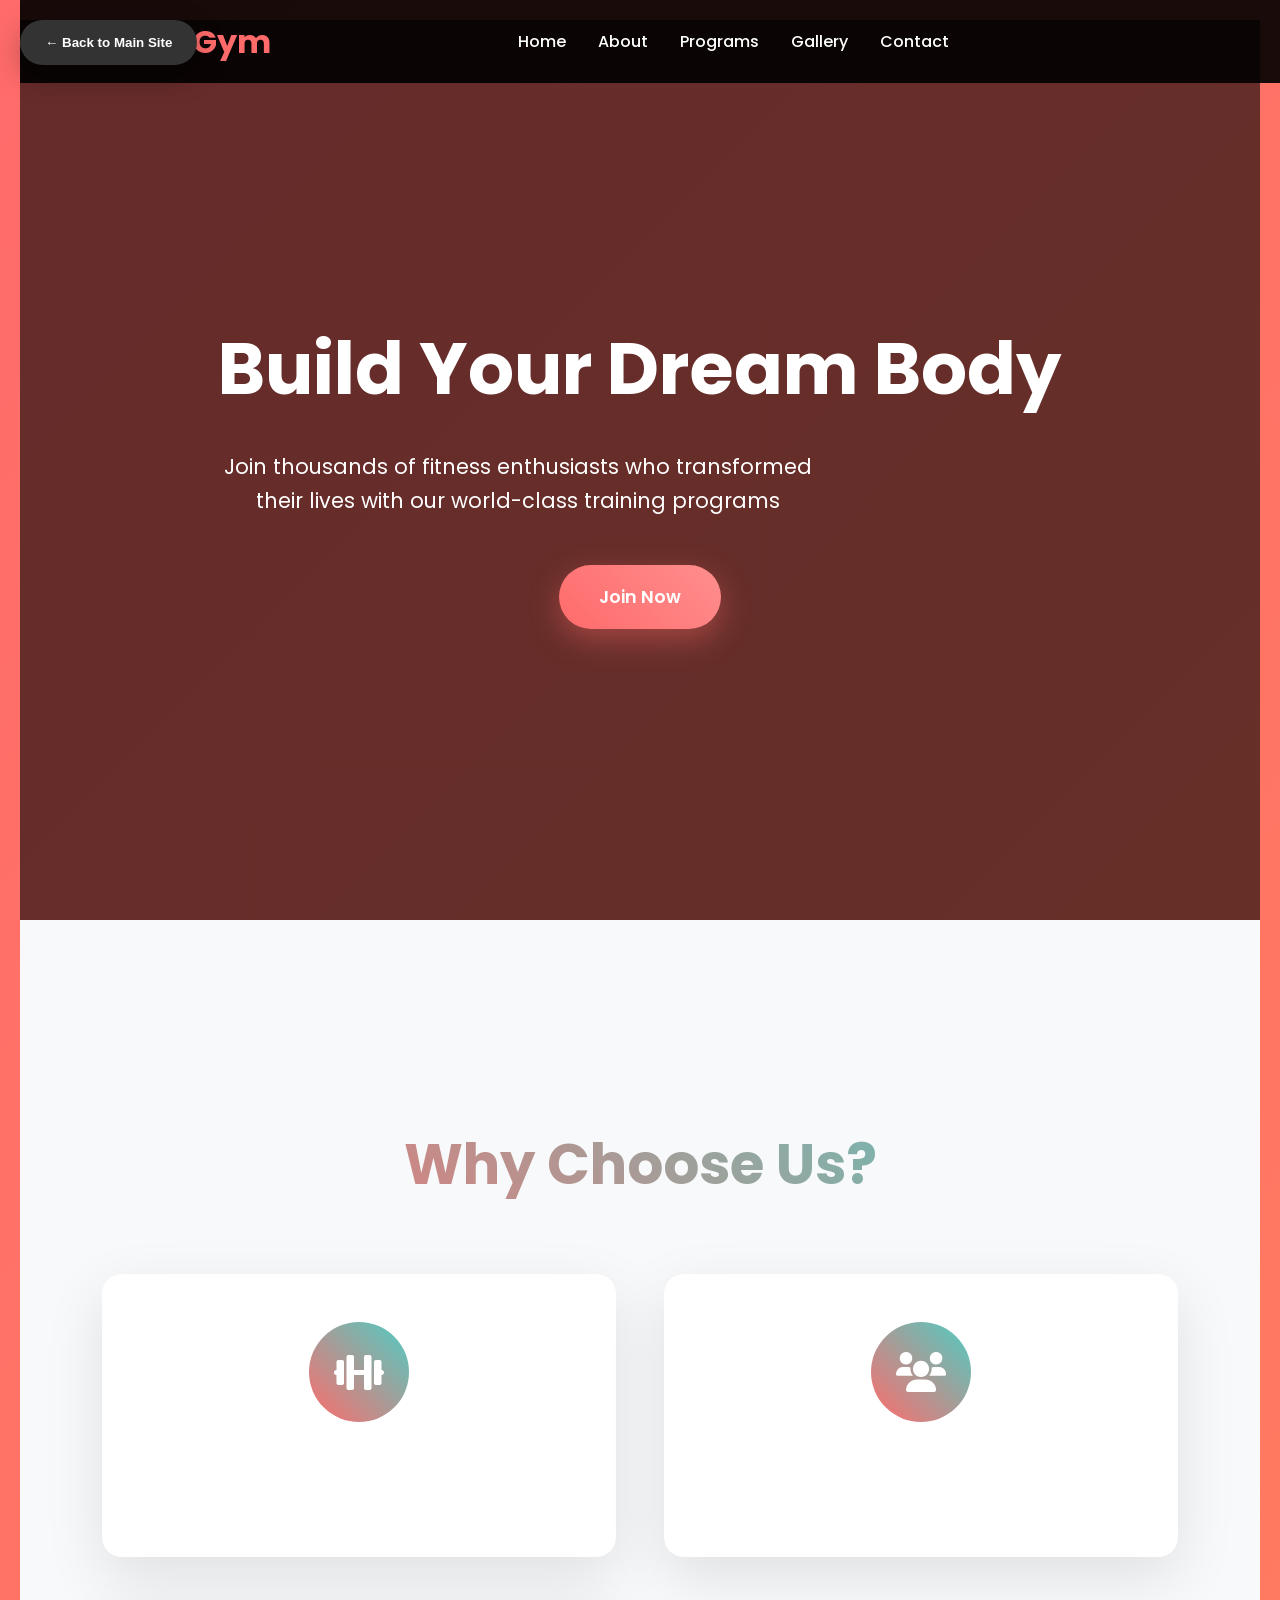
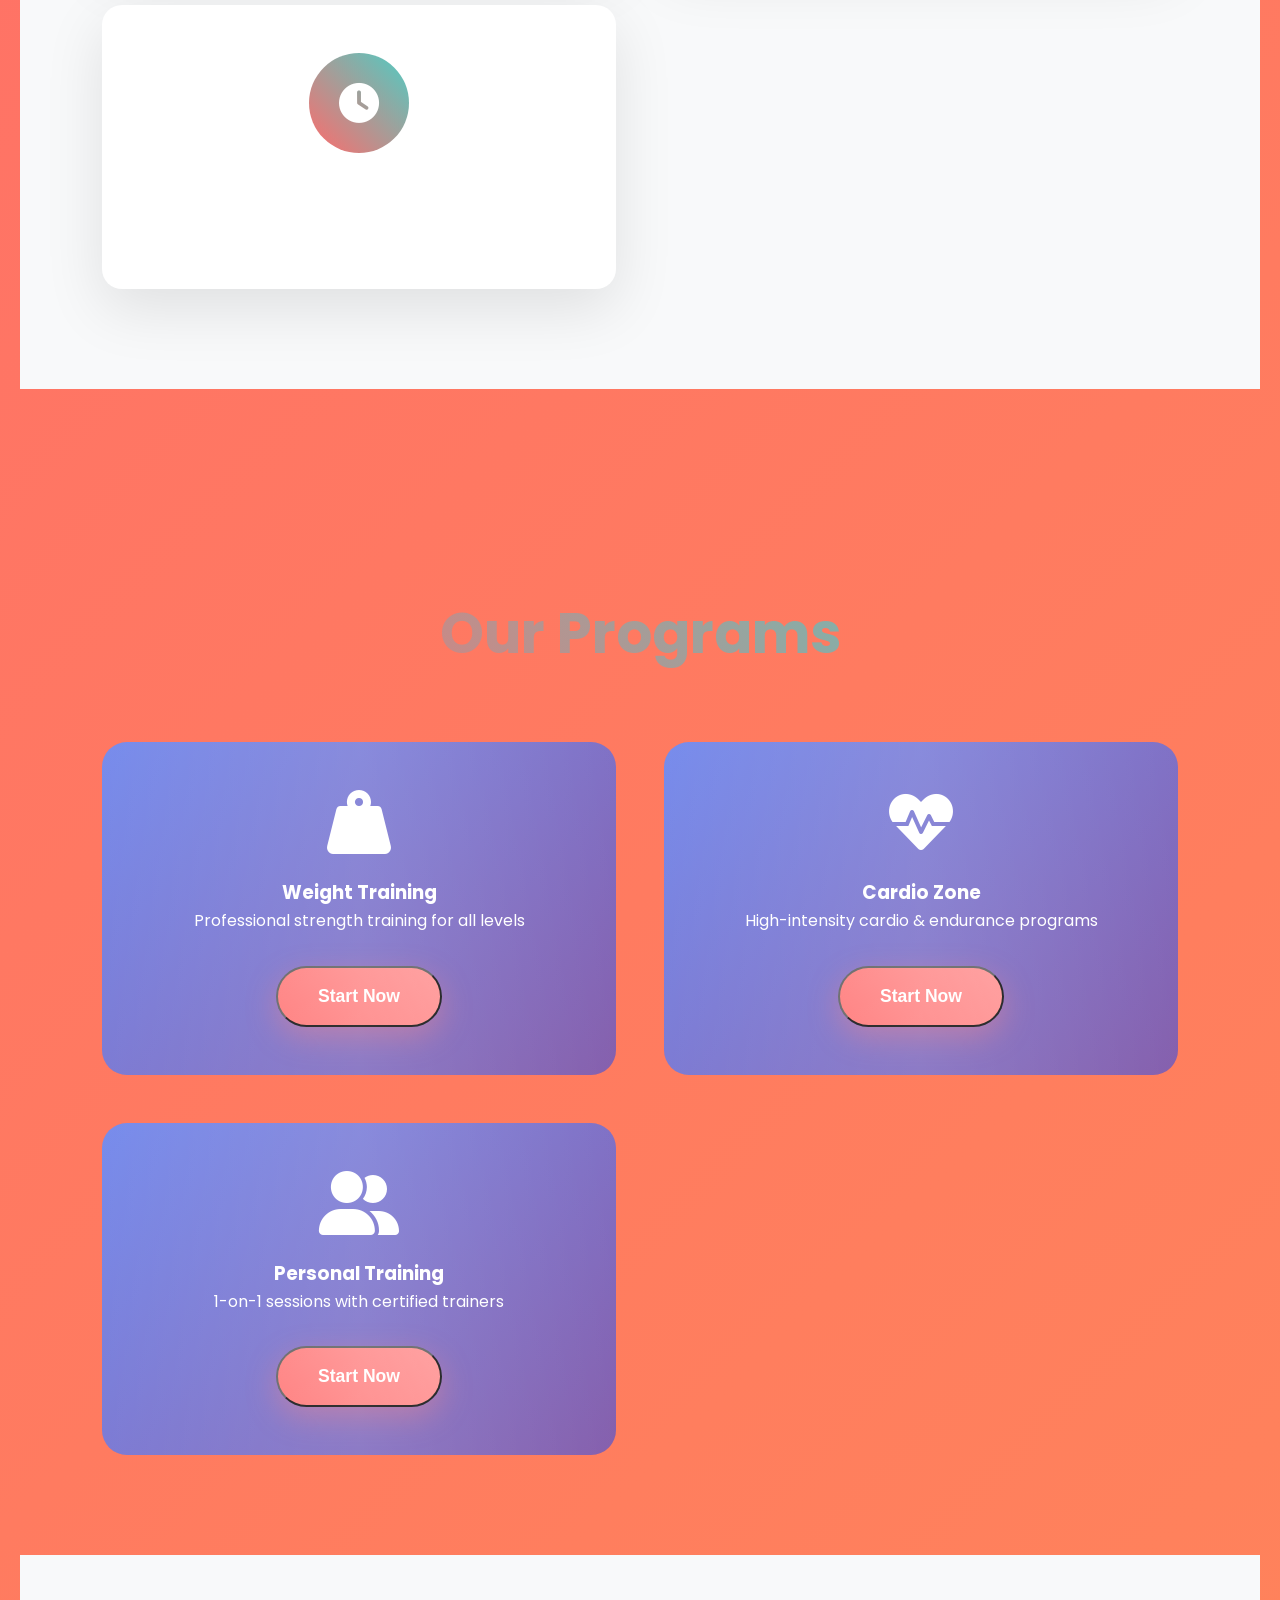
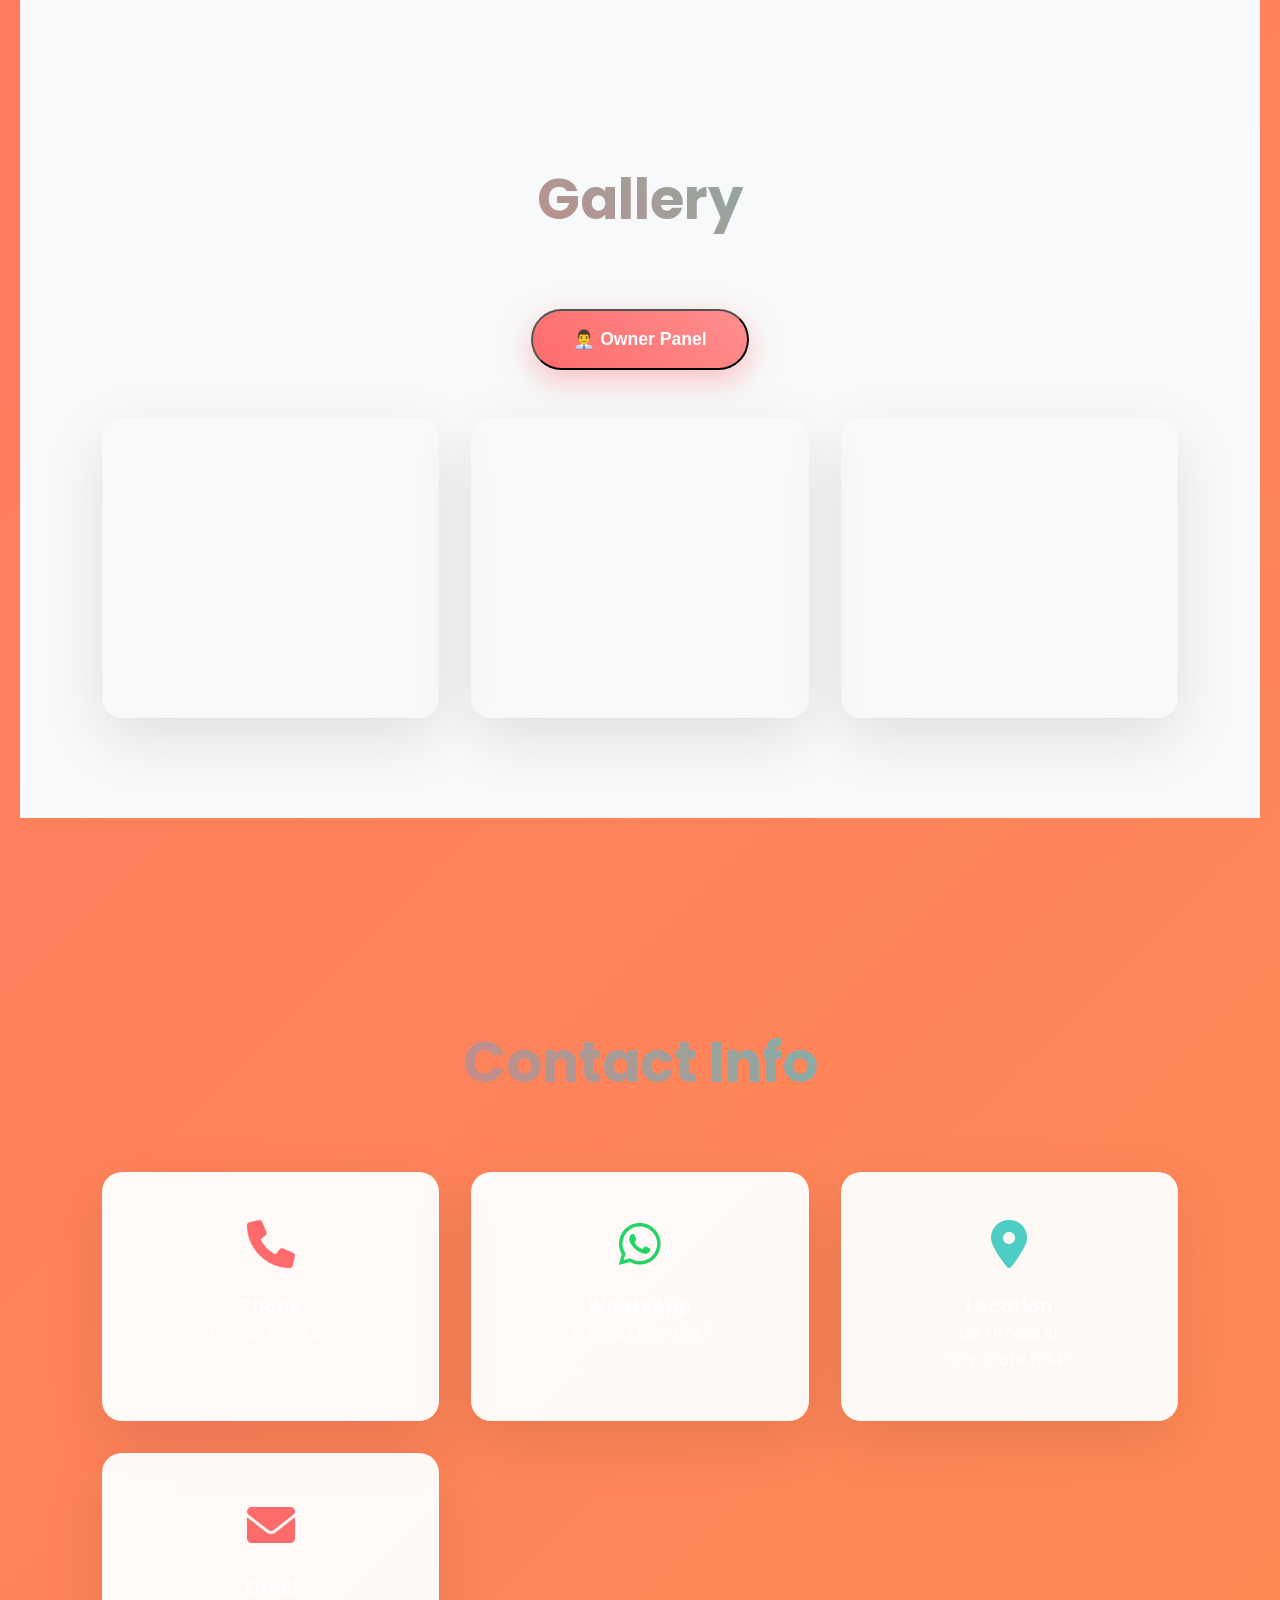
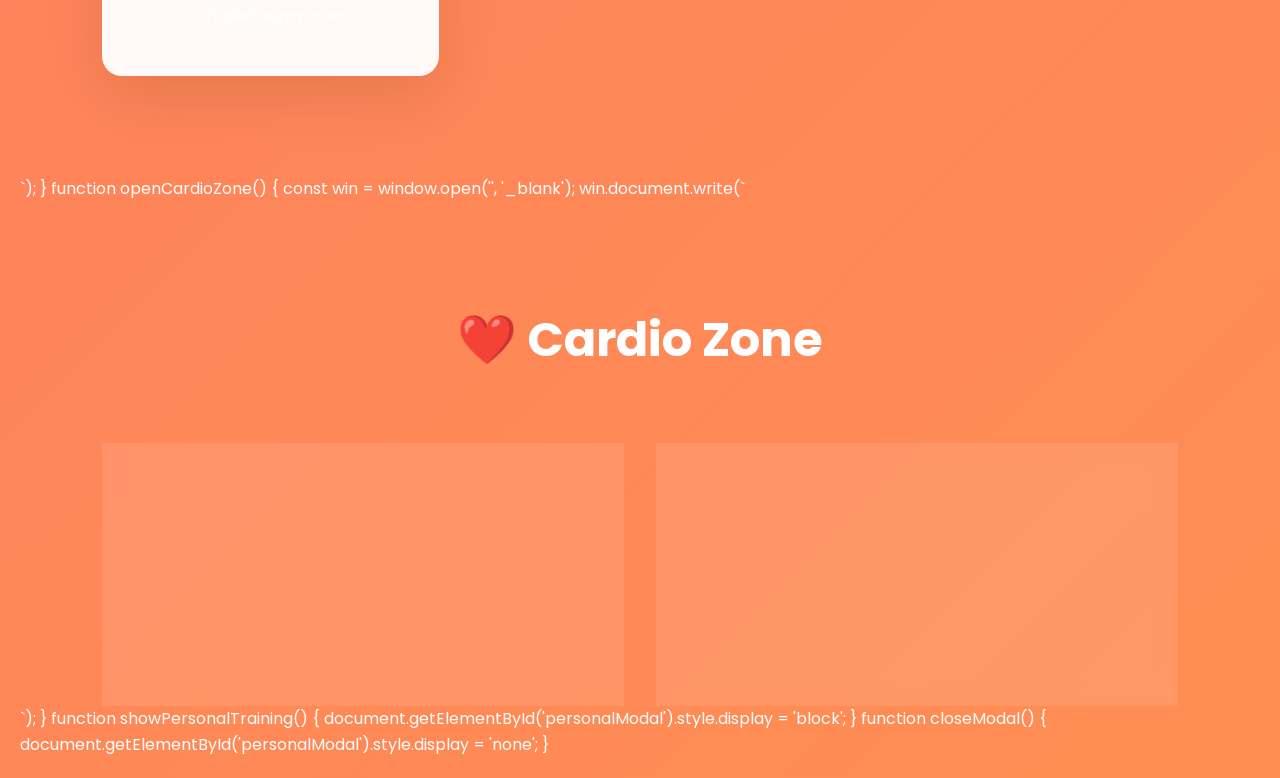
==== index.html @ 88073608 "Update index.html" ====
<!DOCTYPE html>
<html lang="en">
<head>
    <meta charset="UTF-8">
    <meta name="viewport" content="width=device-width, initial-scale=1.0">
    <title>Elite Fitness Gym</title>
    <link href="https://fonts.googleapis.com/css2?family=Poppins:wght@300;400;600;700&display=swap" rel="stylesheet">
    <link href="https://cdnjs.cloudflare.com/ajax/libs/font-awesome/6.0.0/css/all.min.css" rel="stylesheet">
    <style>
        * {
            margin: 0;
            padding: 0;
            box-sizing: border-box;
        }

        body {
            font-family: 'Poppins', sans-serif;
            line-height: 1.6;
            color: #333;
            overflow-x: hidden;
        }

        /* Navigation - EXACT original style */
        .navbar {
            position: fixed;
            top: 0;
            width: 100%;
            background: rgba(0,0,0,0.9);
            z-index: 1000;
            padding: 1rem 0;
            transition: all 0.3s ease;
        }

        .nav-container {
            max-width: 1200px;
            margin: 0 auto;
            display: flex;
            justify-content: space-between;
            align-items: center;
            padding: 0 5%;
        }

        .logo {
            font-size: 2rem;
            font-weight: 700;
            color: #ff6b6b;
            text-decoration: none;
        }

        .nav-menu {
            display: flex;
            list-style: none;
            gap: 2rem;
        }

        .nav-menu a {
            color: white;
            text-decoration: none;
            font-weight: 500;
            transition: 0.3s;
        }

        .nav-menu a:hover {
            color: #ff6b6b;
        }

        /* Hero - EXACT original style */
        .hero {
            height: 100vh;
            background: linear-gradient(rgba(0,0,0,0.6), rgba(0,0,0,0.6)), 
                        url('https://images.unsplash.com/photo-1571019613454-1cb2f99b2d8b?ixlib=rb-4.0.3&ixid=M3wxMjA3fDB8MHxwaG90by1wYWdlfHx8fGVufDB8fHx8fA%3D%3D&auto=format&fit=crop&w=2070&q=80');
            background-size: cover;
            background-position: center;
            display: flex;
            align-items: center;
            justify-content: center;
            text-align: center;
            color: white;
        }

        .hero-content h1 {
            font-size: 4.5rem;
            font-weight: 700;
            margin-bottom: 1.5rem;
            animation: fadeInUp 1s ease;
        }

        .hero-content p {
            font-size: 1.3rem;
            margin-bottom: 3rem;
            max-width: 600px;
            animation: fadeInUp 1s ease 0.2s both;
        }

        .btn-primary {
            display: inline-block;
            padding: 18px 40px;
            background: linear-gradient(45deg, #ff6b6b, #ff8e8e);
            color: white;
            text-decoration: none;
            border-radius: 50px;
            font-weight: 600;
            font-size: 1.1rem;
            transition: all 0.3s ease;
            box-shadow: 0 10px 30px rgba(255,107,107,0.4);
        }

        .btn-primary:hover {
            transform: translateY(-5px);
            box-shadow: 0 15px 40px rgba(255,107,107,0.6);
        }

        /* Sections */
        .section {
            padding: 100px 0;
        }

        .container {
            max-width: 1200px;
            margin: 0 auto;
            padding: 0 5%;
        }

        .section-title {
            font-size: 3.5rem;
            font-weight: 700;
            text-align: center;
            margin-bottom: 4rem;
            background: linear-gradient(45deg, #ff6b6b, #4ecdc4);
            -webkit-background-clip: text;
            -webkit-text-fill-color: transparent;
            background-clip: text;
        }

        /* Features Grid - Original style */
        .features-grid {
            display: grid;
            grid-template-columns: repeat(auto-fit, minmax(350px, 1fr));
            gap: 3rem;
        }

        .feature-card {
            text-align: center;
            padding: 3rem 2rem;
            background: white;
            border-radius: 20px;
            box-shadow: 0 20px 60px rgba(0,0,0,0.1);
            transition: all 0.3s ease;
        }

        .feature-card:hover {
            transform: translateY(-15px);
            box-shadow: 0 30px 80px rgba(0,0,0,0.15);
        }

        .feature-icon {
            width: 100px;
            height: 100px;
            background: linear-gradient(45deg, #ff6b6b, #4ecdc4);
            border-radius: 50%;
            display: flex;
            align-items: center;
            justify-content: center;
            margin: 0 auto 2rem;
            font-size: 2.5rem;
            color: white;
        }

        /* Programs - Your requested section */
        .programs-grid {
            display: grid;
            grid-template-columns: repeat(auto-fit, minmax(380px, 1fr));
            gap: 3rem;
        }

        .program-card {
            background: linear-gradient(135deg, #667eea 0%, #764ba2 100%);
            color: white;
            padding: 3rem 2.5rem;
            border-radius: 25px;
            text-align: center;
            position: relative;
            overflow: hidden;
            transition: all 0.3s ease;
        }

        .program-card::before {
            content: '';
            position: absolute;
            top: -50%;
            left: -50%;
            width: 200%;
            height: 200%;
            background: linear-gradient(45deg, transparent, rgba(255,255,255,0.2), transparent);
            transform: rotate(45deg);
            transition: all 0.6s ease;
        }

        .program-card:hover::before {
            animation: shine 0.6s ease;
        }

        @keyframes shine {
            0% { transform: translateX(-100%) translateY(-100%) rotate(45deg); }
            100% { transform: translateX(100%) translateY(100%) rotate(45deg); }
        }

        .program-card:hover {
            transform: translateY(-10px);
        }

        /* Gallery - Owner only */
        .gallery-admin {
            background: linear-gradient(135deg, #ff6b6b, #4ecdc4);
            color: white;
            padding: 1.5rem;
            border-radius: 15px;
            margin-bottom: 2rem;
            text-align: center;
        }

        .gallery-admin input {
            padding: 12px 15px;
            border: none;
            border-radius: 25px;
            margin: 0 10px;
            width: 300px;
        }

        .gallery-grid {
            display: grid;
            grid-template-columns: repeat(auto-fit, minmax(300px, 1fr));
            gap: 2rem;
        }

        .gallery-item {
            height: 300px;
            border-radius: 20px;
            overflow: hidden;
            position: relative;
            cursor: pointer;
            box-shadow: 0 20px 60px rgba(0,0,0,0.1);
            transition: all 0.3s ease;
        }

        .gallery-item:hover {
            transform: scale(1.05);
        }

        .gallery-overlay {
            position: absolute;
            bottom: 0;
            left: 0;
            right: 0;
            background: linear-gradient(transparent, rgba(0,0,0,0.9));
            color: white;
            padding: 2rem 1.5rem 1.5rem;
            transform: translateY(100%);
            transition: 0.3s ease;
        }

        .gallery-item:hover .gallery-overlay {
            transform: translateY(0);
        }

        .admin-controls {
            position: absolute;
            top: 15px;
            right: 15px;
            display: none;
        }

        .gallery-item:hover .admin-controls {
            display: flex;
            gap: 10px;
        }

        .admin-btn {
            width: 40px;
            height: 40px;
            border: none;
            border-radius: 50%;
            color: white;
            font-size: 1.2rem;
            cursor: pointer;
            display: flex;
            align-items: center;
            justify-content: center;
        }

        .remove-btn { background: rgba(255,50,50,0.9); }
        .edit-btn { background: rgba(50,150,50,0.9); }

        /* Contact */
        .contact-grid {
            display: grid;
            grid-template-columns: repeat(auto-fit, minmax(250px, 1fr));
            gap: 2rem;
        }

        .contact-card {
            background: rgba(255,255,255,0.95);
            padding: 3rem 2rem;
            border-radius: 20px;
            text-align: center;
            box-shadow: 0 20px 60px rgba(0,0,0,0.1);
            transition: all 0.3s ease;
        }

        /* Animations */
        @keyframes fadeInUp {
            from {
                opacity: 0;
                transform: translateY(50px);
            }
            to {
                opacity: 1;
                transform: translateY(0);
            }
        }

        /* Responsive */
        @media (max-width: 768px) {
            .hero-content h1 { font-size: 3rem; }
            .section-title { font-size: 2.5rem; }
            .nav-menu {
                position: fixed;
                left: -100%;
                top: 70px;
                flex-direction: column;
                background: rgba(0,0,0,0.98);
                width: 100%;
                text-align: center;
                padding: 2rem 0;
                transition: 0.3s;
            }
        }

        /* Modal */
        .modal {
            display: none;
            position: fixed;
            top: 0;
            left: 0;
            width: 100%;
            height: 100%;
            background: rgba(0,0,0,0.9);
            z-index: 2000;
        }

        .modal-content {
            background: white;
            margin: 5% auto;
            padding: 3rem;
            width: 90%;
            max-width: 500px;
            border-radius: 20px;
            text-align: center;
            position: relative;
            animation: fadeInUp 0.3s ease;
        }
    </style>
</head>
<body>
    <!-- Navigation -->
    <nav class="navbar">
        <div class="nav-container">
            <a href="#home" class="logo">EliteGym</a>
            <ul class="nav-menu" id="navMenu">
                <li><a href="#home">Home</a></li>
                <li><a href="#about">About</a></li>
                <li><a href="#programs">Programs</a></li>
                <li><a href="#gallery">Gallery</a></li>
                <li><a href="#contact">Contact</a></li>
            </ul>
            <div class="hamburger" id="hamburger">
                <span></span><span></span><span></span>
            </div>
        </div>
    </nav>

    <!-- Hero -->
    <section id="home" class="hero">
        <div class="hero-content">
            <h1>Build Your Dream Body</h1>
            <p>Join thousands of fitness enthusiasts who transformed their lives with our world-class training programs</p>
            <a href="#programs" class="btn-primary">Join Now</a>
        </div>
    </section>

    <!-- About -->
    <section id="about" class="section" style="background: #f8f9fa;">
        <div class="container">
            <h2 class="section-title">Why Choose Us?</h2>
            <div class="features-grid">
                <div class="feature-card">
                    <div class="feature-icon"><i class="fas fa-dumbbell"></i></div>
                    <h3>Premium Equipment</h3>
                    <p>Latest gym equipment from world-renowned brands</p>
                </div>
                <div class="feature-card">
                    <div class="feature-icon"><i class="fas fa-users"></i></div>
                    <h3>Expert Trainers</h3>
                    <p>Certified professionals with 10+ years experience</p>
                </div>
                <div class="feature-card">
                    <div class="feature-icon"><i class="fas fa-clock"></i></div>
                    <h3>24/7 Access</h3>
                    <p>Train anytime with our round-the-clock facility</p>
                </div>
            </div>
        </div>
    </section>

    <!-- Programs - YOUR SECTION -->
    <section id="programs" class="section">
        <div class="container">
            <h2 class="section-title">Our Programs</h2>
            <div class="programs-grid">
                <div class="program-card">
                    <i class="fas fa-weight-hanging" style="font-size: 4rem; margin-bottom: 1.5rem; display: block;"></i>
                    <h3>Weight Training</h3>
                    <p>Professional strength training for all levels</p>
                    <button class="btn-primary" onclick="openWeightTraining()" style="margin-top: 2rem;">Start Now</button>
                </div>
                <div class="program-card">
                    <i class="fas fa-heartbeat" style="font-size: 4rem; margin-bottom: 1.5rem; display: block;"></i>
                    <h3>Cardio Zone</h3>
                    <p>High-intensity cardio & endurance programs</p>
                    <button class="btn-primary" onclick="openCardioZone()" style="margin-top: 2rem;">Start Now</button>
                </div>
                <div class="program-card">
                    <i class="fas fa-user-friends" style="font-size: 4rem; margin-bottom: 1.5rem; display: block;"></i>
                    <h3>Personal Training</h3>
                    <p>1-on-1 sessions with certified trainers</p>
                    <button class="btn-primary" onclick="showPersonalTraining()" style="margin-top: 2rem;">Start Now</button>
                </div>
            </div>
        </div>
    </section>

    <!-- Gallery - OWNER ONLY -->
    <section id="gallery" class="section" style="background: #f8f9fa;">
        <div class="container">
            <h2 class="section-title">Gallery</h2>
            
            <div class="gallery-admin" id="adminPanel" style="display: none;">
                <input type="text" id="imgUrl" placeholder="Image URL">
                <input type="text" id="imgTitle" placeholder="Title">
                <input type="text" id="imgDesc" placeholder="Description">
                <button class="btn-primary" onclick="addPhoto()" style="margin-left: 10px;">Add Photo</button>
            </div>
            
            <button class="btn-primary" onclick="toggleAdmin()" id="adminBtn" style="display: block; margin: 0 auto 3rem;">
                👨‍💼 Owner Panel
            </button>

            <div class="gallery-grid" id="galleryGrid">
                <!-- Default photos -->
                <div class="gallery-item" style="background-image: url('https://images.unsplash.com/photo-1534438327276-14e5300c3a48?ixlib=rb-4.0.3&auto=format&fit=crop&w=1200&q=80');">
                    <div class="admin-controls">
                        <button class="admin-btn remove-btn" onclick="removePhoto(this)">×</button>
                        <button class="admin-btn edit-btn" onclick="editPhoto(this)">✏️</button>
                    </div>
                    <div class="gallery-overlay">
                        <h4>Weight Area</h4>
                        <p>State-of-the-art equipment</p>
                    </div>
                </div>
                <div class="gallery-item" style="background-image: url('https://images.unsplash.com/photo-1571019613454-1cb2f99b2d8b?ixlib=rb-4.0.3&auto=format&fit=crop&w=1200&q=80');">
                    <div class="admin-controls">
                        <button class="admin-btn remove-btn" onclick="removePhoto(this)">×</button>
                        <button class="admin-btn edit-btn" onclick="editPhoto(this)">✏️</button>
                    </div>
                    <div class="gallery-overlay">
                        <h4>Cardio Zone</h4>
                        <p>Latest cardio machines</p>
                    </div>
                </div>
                <div class="gallery-item" style="background-image: url('https://images.unsplash.com/photo-1519710164239-da123dc03ef4?ixlib=rb-4.0.3&auto=format&fit=crop&w=1200&q=80');">
                    <div class="admin-controls">
                        <button class="admin-btn remove-btn" onclick="removePhoto(this)">×</button>
                        <button class="admin-btn edit-btn" onclick="editPhoto(this)">✏️</button>
                    </div>
                    <div class="gallery-overlay">
                        <h4>Group Classes</h4>
                        <p>Zumba & Yoga sessions</p>
                    </div>
                </div>
            </div>
        </div>
    </section>

    <!-- Contact -->
    <section id="contact" class="section">
        <div class="container">
            <h2 class="section-title">Contact Info</h2>
            <div class="contact-grid">
                <div class="contact-card">
                    <i class="fas fa-phone" style="font-size: 3rem; color: #ff6b6b; margin-bottom: 1.5rem;"></i>
                    <h3>Phone</h3>
                    <p>+1 (555) 123-4567</p>
                </div>
                <div class="contact-card">
                    <i class="fab fa-whatsapp" style="font-size: 3rem; color: #25D366; margin-bottom: 1.5rem;"></i>
                    <h3>WhatsApp</h3>
                    <p>+1 (555) 123-4567</p>
                </div>
                <div class="contact-card">
                    <i class="fas fa-map-marker-alt" style="font-size: 3rem; color: #4ecdc4; margin-bottom: 1.5rem;"></i>
                    <h3>Location</h3>
                    <p>123 Fitness St<br>City, State 12345</p>
                </div>
                <div class="contact-card">
                    <i class="fas fa-envelope" style="font-size: 3rem; color: #ff6b6b; margin-bottom: 1.5rem;"></i>
                    <h3>Email</h3>
                    <p>info@elitegym.com</p>
                </div>
            </div>
        </div>
    </section>

    <!-- Personal Training Modal -->
    <div id="personalModal" class="modal">
        <div class="modal-content">
            <span class="close" onclick="closeModal()" style="position: absolute; right: 20px; top: 20px; font-size: 2rem; cursor: pointer;">&times;</span>
            <i class="fas fa-user-friends" style="font-size: 4rem; color: #ff6b6b; margin-bottom: 1.5rem;"></i>
            <h2>Personal Training</h2>
            <div style="display: grid; grid-template-columns: repeat(auto-fit, minmax(200px, 1fr)); gap: 1.5rem; margin-top: 2rem;">
                <div style="text-align: center;">
                    <i class="fas fa-phone" style="font-size: 2rem; color: #ff6b6b;"></i>
                    <p>+1 (555) 123-4567</p>
                </div>
                <div style="text-align: center;">
                    <i class="fab fa-whatsapp" style="font-size: 2rem; color: #25D366;"></i>
                    <p>+1 (555) 123-4567</p>
                </div>
                <div style="text-align: center;">
                    <i class="fas fa-envelope" style="font-size: 2rem; color: #ff6b6b;"></i>
                    <p>info@elitegym.com</p>
                </div>
            </div>
        </div>
    </div>

    <script>
        // Mobile menu
        const hamburger = document.getElementById('hamburger');
        const navMenu = document.getElementById('navMenu');
        
        hamburger.addEventListener('click', () => {
            navMenu.classList.toggle('active');
            hamburger.classList.toggle('active');
        });

        // Smooth scroll
        document.querySelectorAll('a[href^="#"]').forEach(anchor => {
            anchor.addEventListener('click', function(e) {
                e.preventDefault();
                document.querySelector(this.getAttribute('href')).scrollIntoView({
                    behavior: 'smooth'
                });
            });
        });

        // Gallery Admin
        let adminMode = false;
        function toggleAdmin() {
            adminMode = !adminMode;
            document.getElementById('adminPanel').style.display = adminMode ? 'block' : 'none';
            document.getElementById('adminBtn').textContent = adminMode ? 'Hide Panel' : '👨‍💼 Owner Panel';
        }

        function addPhoto() {
            const url = document.getElementById('imgUrl').value;
            const title = document.getElementById('imgTitle').value || 'New Photo';
            const desc = document.getElementById('imgDesc').value || 'Gym photo';
            
            if (!url) return alert('Enter image URL');
            
            const grid = document.getElementById('galleryGrid');
            const item = document.createElement('div');
            item.className = 'gallery-item';
            item.style.backgroundImage = `url(${url})`;
            item.innerHTML = `
                <div class="admin-controls">
                    <button class="admin-btn remove-btn" onclick="removePhoto(this)">×</button>
                    <button class="admin-btn edit-btn" onclick="editPhoto(this)">✏️</button>
                </div>
                <div class="gallery-overlay">
                    <h4>${title}</h4>
                    <p>${desc}</p>
                </div>
            `;
            grid.appendChild(item);
            
            document.getElementById('imgUrl').value = '';
            document.getElementById('imgTitle').value = '';
            document.getElementById('imgDesc').value = '';
        }

        function removePhoto(btn) {
            if (confirm('Remove this photo?')) {
                btn.parentElement.parentElement.remove();
            }
        }

        function editPhoto(btn) {
            const overlay = btn.parentElement.nextElementSibling;
            const newTitle = prompt('Title:', overlay.querySelector('h4').textContent);
            const newDesc = prompt('Description:', overlay.querySelector('p').textContent);
            if (newTitle) overlay.querySelector('h4').textContent = newTitle;
            if (newDesc) overlay.querySelector('p').textContent = newDesc;
        }

        // Programs
        function openWeightTraining() {
            const win = window.open('', '_blank');
            win.document.write(`
                <!DOCTYPE html>
                <html><head>
                    <title>Weight Training | EliteGym</title>
                    <link href="https://cdnjs.cloudflare.com/ajax/libs/font-awesome/6.0.0/css/all.min.css" rel="stylesheet">
                    <style>
                        body{font-family:'Poppins',sans-serif;margin:0;padding:20px;background:linear-gradient(135deg,#667eea 0%,#764ba2 100%);color:white;min-height:100vh;}
                        .back-btn{position:fixed;top:20px;left:20px;background:#ff6b6b;color:white;padding:15px 25px;border:none;border-radius:30px;font-weight:600;cursor:pointer;z-index:1000;box-shadow:0 10px 30px rgba(0,0,0,0.3);}
                        .back-btn:hover{transform:translateY(-2px);}
                        .container{max-width:1200px;margin:0 auto;padding-top:100px;}
                        h1{text-align:center;font-size:3rem;margin-bottom:4rem;}
                        .grid{display:grid;grid-template-columns:repeat(auto-fit,minmax(350px,1fr));gap:2rem;}
                        .card{background:rgba(255,255,255,0.1);padding:3rem;border-radius:20px;backdrop-filter:blur(10px);text-align:center;}
                        .card h3{font-size:2rem;margin-bottom:1rem;}
                        .btn{background:#ff6b6b;color:white;padding:15px 30px;border:none;border-radius:30px;font-weight:600;cursor:pointer;margin-top:1.5rem;font-size:1.1rem;}
                        .btn:hover{transform:translateY(-3px);}
                    </style>
                </head><body>
                    <button class="back-btn" onclick="window.close()">← Back to Main Site</button>
                    <div class="container">
                        <h1>🏋️ Weight Training</h1>
                        <div class="grid">
                            <div class="card">
                                <h3>Bulking</h3>
                                <p>Mass gain program</p>
                                <button class="btn" onclick="showContact('Bulking')">Start Now</button>
                            </div>
                            <div class="card">
                                <h3>Cutting</h3>
                                <p>Fat loss program</p>
                                <button class="btn" onclick="showContact('Cutting')">Start Now</button>
                            </div>
                            <div class="card">
                                <h3>Weight Loss</h3>
                                <p>Transformation program</p>
                                <button class="btn" onclick="showContact('Weight Loss')">Start Now</button>
                            </div>
                        </div>
                    </div>
                    <div id="contact" style="display:none;position:fixed;top:0;left:0;width:100%;height:100%;background:rgba(0,0,0,0.95);z-index:2000;">
                        <div style="background:white;color:#333;margin:10% auto;padding:3rem;width:90%;max-width:500px;border-radius:20px;text-align:center;">
                            <h2 id="progTitle">Contact Trainer</h2>
                            <div style="display:grid;grid-template-columns:repeat(auto-fit,minmax(150px,1fr));gap:1rem;margin:2rem 0;">
                                <div><i class="fas fa-phone" style="font-size:2rem;color:#ff6b6b;"></i><p>+1(555)123-4567</p></div>
                                <div><i class="fab fa-whatsapp" style="font-size:2rem;color:#25D366;"></i><p>+1(555)123-4567</p></div>
                                <div><i class="fas fa-map-marker-alt" style="font-size:2rem;color:#4ecdc4;"></i><p>123 Fitness St</p></div>
                                <div><i class="fas fa-envelope" style="font-size:2rem;color:#ff6b6b;"></i><p>info@elitegym.com</p></div>
                                <div><i class="fas fa-dollar-sign" style="font-size:2rem;color:#ff6b6b;"></i><p>Price: NULL</p></div>
                            </div>
                            <button class="btn" onclick="document.getElementById('contact').style.display='none'" style="margin-top:1rem;">Close</button>
                        </div>
                    </div>
                    <script>
                        function showContact(prog){document.getElementById('progTitle').textContent='Contact - '+prog;document.getElementById('contact').style.display='block';}
                    </script>
                </body></html>
            `);
        }

        function openCardioZone() {
            const win = window.open('', '_blank');
            win.document.write(`
                <!DOCTYPE html>
                <html><head>
                    <title>Cardio Zone | EliteGym</title>
                    <link href="https://cdnjs.cloudflare.com/ajax/libs/font-awesome/6.0.0/css/all.min.css" rel="stylesheet">
                    <style>
                        body{font-family:'Poppins',sans-serif;margin:0;padding:20px;background:linear-gradient(135deg,#ff6b6b,#ff8e53 100%);color:white;min-height:100vh;}
                        .back-btn{position:fixed;top:20px;left:20px;background:#333;color:white;padding:15px 25px;border:none;border-radius:30px;font-weight:600;cursor:pointer;z-index:1000;box-shadow:0 10px 30px rgba(0,0,0,0.3);}
                        .back-btn:hover{transform:translateY(-2px);}
                        .container{max-width:1200px;margin:0 auto;padding-top:100px;}
                        h1{text-align:center;font-size:3rem;margin-bottom:4rem;}
                        .grid{display:grid;grid-template-columns:repeat(auto-fit,minmax(350px,1fr));gap:2rem;}
                        .card{background:rgba(255,255,255,0.1);padding:3rem;border-radius:20px;backdrop-filter:blur(10px);text-align:center;}
                        .card h3{font-size:2rem;margin-bottom:1rem;}
                        .btn{background:#333;color:white;padding:15px 30px;border:none;border-radius:30px;font-weight:600;cursor:pointer;margin-top:1.5rem;font-size:1.1rem;}
                        .btn:hover{transform:translateY(-3px);}
                    </style>
                </head><body>
                    <button class="back-btn" onclick="window.close()">← Back to Main Site</button>
                    <div class="container">
                        <h1>❤️ Cardio Zone</h1>
                        <div class="grid">
                            <div class="card">
                                <h3>💃 Zumba Dance</h3>
                                <p>Energetic dance fitness</p>
                                <button class="btn" onclick="showContact('Zumba')">Start Now</button>
                            </div>
                            <div class="card">
                                <h3>🧘 Yoga</h3>
                                <p>Flexibility & wellness</p>
                                <button class="btn" onclick="showContact('Yoga')">Start Now</button>
                            </div>
                        </div>
                    </div>
                    <div id="contact" style="display:none;position:fixed;top:0;left:0;width:100%;height:100%;background:rgba(0,0,0,0.95);z-index:2000;">
                        <div style="background:white;color:#333;margin:10% auto;padding:3rem;width:90%;max-width:500px;border-radius:20px;text-align:center;">
                            <h2 id="progTitle">Contact Trainer</h2>
                            <div style="display:grid;grid-template-columns:repeat(auto-fit,minmax(150px,1fr));gap:1rem;margin:2rem 0;">
                                <div><i class="fas fa-phone" style="font-size:2rem;color:#ff6b6b;"></i><p>+1(555)123-4567</p></div>
                                <div><i class="fab fa-whatsapp" style="font-size:2rem;color:#25D366;"></i><p>+1(555)123-4567</p></div>
                                <div><i class="fas fa-map-marker-alt" style="font-size:2rem;color:#4ecdc4;"></i><p>123 Fitness St</p></div>
                                <div><i class="fas fa-envelope" style="font-size:2rem;color:#ff6b6b;"></i><p>info@elitegym.com</p></div>
                                <div><i class="fas fa-dollar-sign" style="font-size:2rem;color:#ff6b6b;"></i><p>Price: NULL</p></div>
                            </div>
                            <button class="btn" onclick="document.getElementById('contact').style.display='none'" style="margin-top:1rem;">Close</button>
                        </div>
                    </div>
                    <script>
                        function showContact(prog){document.getElementById('progTitle').textContent='Contact - '+prog;document.getElementById('contact').style.display='block';}
                    </script>
                </body></html>
            `);
        }

        function showPersonalTraining() {
            document.getElementById('personalModal').style.display = 'block';
        }

        function closeModal() {
            document.getElementById('personalModal').style.display = 'none';
        }
    </script>
</body>
</html>
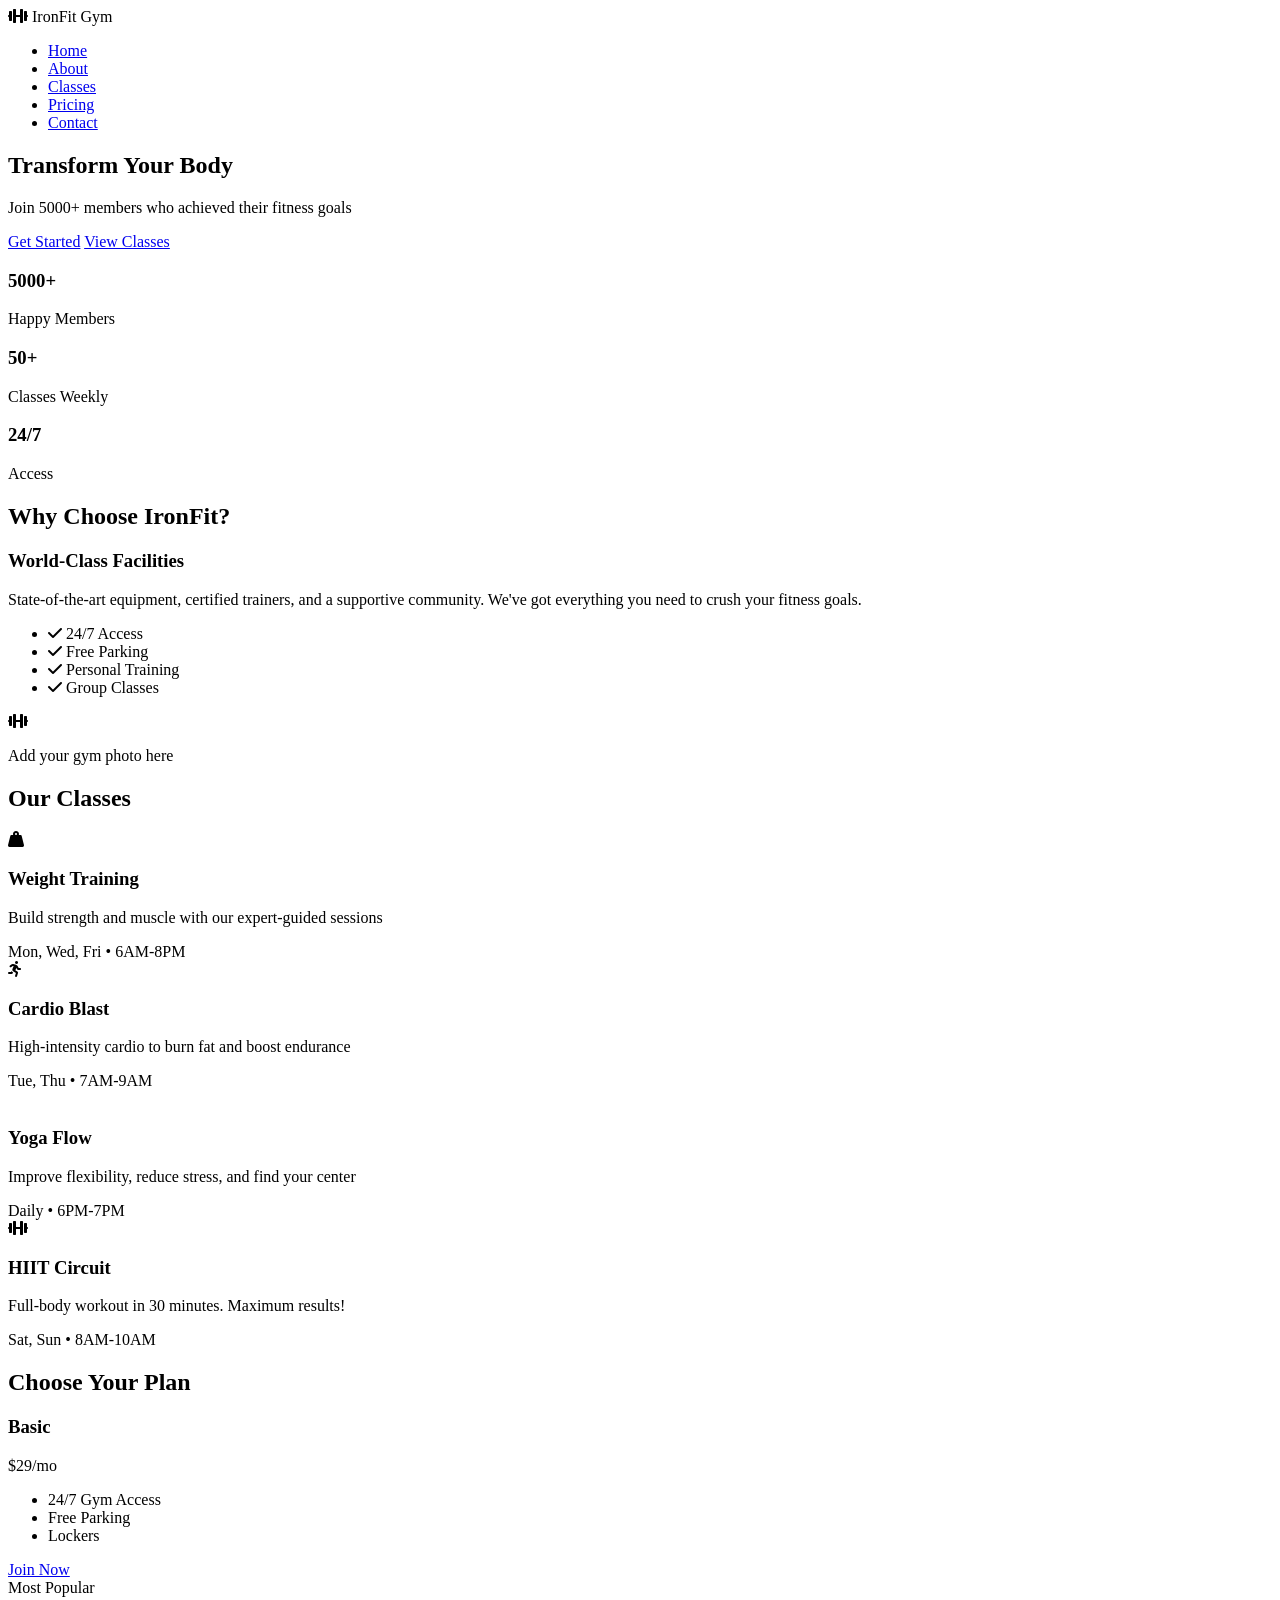
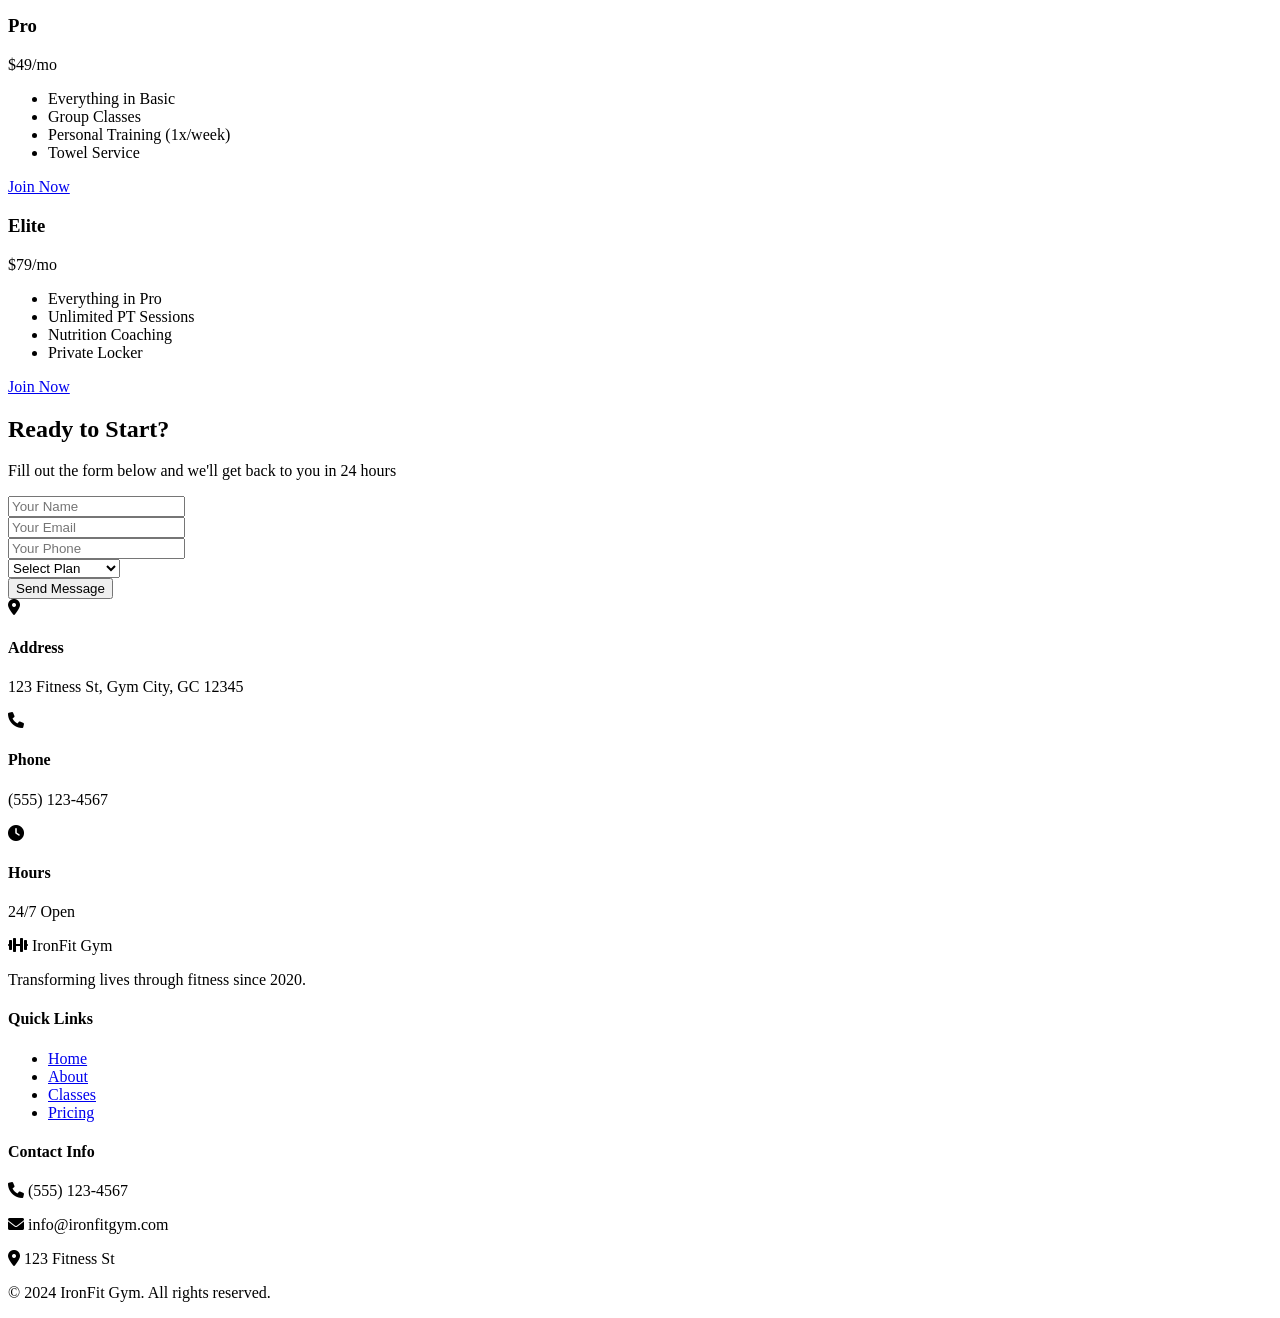
==== commit b9a9fad7: "Update index.html" ====
--- a/index.html
+++ b/index.html
@@ -3,741 +3,253 @@
 <head>
     <meta charset="UTF-8">
     <meta name="viewport" content="width=device-width, initial-scale=1.0">
-    <title>Elite Fitness Gym</title>
-    <link href="https://fonts.googleapis.com/css2?family=Poppins:wght@300;400;600;700&display=swap" rel="stylesheet">
+    <title>IronFit Gym - Transform Your Body</title>
+    <link rel="stylesheet" href="style.css">
     <link href="https://cdnjs.cloudflare.com/ajax/libs/font-awesome/6.0.0/css/all.min.css" rel="stylesheet">
-    <style>
-        * {
-            margin: 0;
-            padding: 0;
-            box-sizing: border-box;
-        }
-
-        body {
-            font-family: 'Poppins', sans-serif;
-            line-height: 1.6;
-            color: #333;
-            overflow-x: hidden;
-        }
-
-        /* Navigation - EXACT original style */
-        .navbar {
-            position: fixed;
-            top: 0;
-            width: 100%;
-            background: rgba(0,0,0,0.9);
-            z-index: 1000;
-            padding: 1rem 0;
-            transition: all 0.3s ease;
-        }
-
-        .nav-container {
-            max-width: 1200px;
-            margin: 0 auto;
-            display: flex;
-            justify-content: space-between;
-            align-items: center;
-            padding: 0 5%;
-        }
-
-        .logo {
-            font-size: 2rem;
-            font-weight: 700;
-            color: #ff6b6b;
-            text-decoration: none;
-        }
-
-        .nav-menu {
-            display: flex;
-            list-style: none;
-            gap: 2rem;
-        }
-
-        .nav-menu a {
-            color: white;
-            text-decoration: none;
-            font-weight: 500;
-            transition: 0.3s;
-        }
-
-        .nav-menu a:hover {
-            color: #ff6b6b;
-        }
-
-        /* Hero - EXACT original style */
-        .hero {
-            height: 100vh;
-            background: linear-gradient(rgba(0,0,0,0.6), rgba(0,0,0,0.6)), 
-                        url('https://images.unsplash.com/photo-1571019613454-1cb2f99b2d8b?ixlib=rb-4.0.3&ixid=M3wxMjA3fDB8MHxwaG90by1wYWdlfHx8fGVufDB8fHx8fA%3D%3D&auto=format&fit=crop&w=2070&q=80');
-            background-size: cover;
-            background-position: center;
-            display: flex;
-            align-items: center;
-            justify-content: center;
-            text-align: center;
-            color: white;
-        }
-
-        .hero-content h1 {
-            font-size: 4.5rem;
-            font-weight: 700;
-            margin-bottom: 1.5rem;
-            animation: fadeInUp 1s ease;
-        }
-
-        .hero-content p {
-            font-size: 1.3rem;
-            margin-bottom: 3rem;
-            max-width: 600px;
-            animation: fadeInUp 1s ease 0.2s both;
-        }
-
-        .btn-primary {
-            display: inline-block;
-            padding: 18px 40px;
-            background: linear-gradient(45deg, #ff6b6b, #ff8e8e);
-            color: white;
-            text-decoration: none;
-            border-radius: 50px;
-            font-weight: 600;
-            font-size: 1.1rem;
-            transition: all 0.3s ease;
-            box-shadow: 0 10px 30px rgba(255,107,107,0.4);
-        }
-
-        .btn-primary:hover {
-            transform: translateY(-5px);
-            box-shadow: 0 15px 40px rgba(255,107,107,0.6);
-        }
-
-        /* Sections */
-        .section {
-            padding: 100px 0;
-        }
-
-        .container {
-            max-width: 1200px;
-            margin: 0 auto;
-            padding: 0 5%;
-        }
-
-        .section-title {
-            font-size: 3.5rem;
-            font-weight: 700;
-            text-align: center;
-            margin-bottom: 4rem;
-            background: linear-gradient(45deg, #ff6b6b, #4ecdc4);
-            -webkit-background-clip: text;
-            -webkit-text-fill-color: transparent;
-            background-clip: text;
-        }
-
-        /* Features Grid - Original style */
-        .features-grid {
-            display: grid;
-            grid-template-columns: repeat(auto-fit, minmax(350px, 1fr));
-            gap: 3rem;
-        }
-
-        .feature-card {
-            text-align: center;
-            padding: 3rem 2rem;
-            background: white;
-            border-radius: 20px;
-            box-shadow: 0 20px 60px rgba(0,0,0,0.1);
-            transition: all 0.3s ease;
-        }
-
-        .feature-card:hover {
-            transform: translateY(-15px);
-            box-shadow: 0 30px 80px rgba(0,0,0,0.15);
-        }
-
-        .feature-icon {
-            width: 100px;
-            height: 100px;
-            background: linear-gradient(45deg, #ff6b6b, #4ecdc4);
-            border-radius: 50%;
-            display: flex;
-            align-items: center;
-            justify-content: center;
-            margin: 0 auto 2rem;
-            font-size: 2.5rem;
-            color: white;
-        }
-
-        /* Programs - Your requested section */
-        .programs-grid {
-            display: grid;
-            grid-template-columns: repeat(auto-fit, minmax(380px, 1fr));
-            gap: 3rem;
-        }
-
-        .program-card {
-            background: linear-gradient(135deg, #667eea 0%, #764ba2 100%);
-            color: white;
-            padding: 3rem 2.5rem;
-            border-radius: 25px;
-            text-align: center;
-            position: relative;
-            overflow: hidden;
-            transition: all 0.3s ease;
-        }
-
-        .program-card::before {
-            content: '';
-            position: absolute;
-            top: -50%;
-            left: -50%;
-            width: 200%;
-            height: 200%;
-            background: linear-gradient(45deg, transparent, rgba(255,255,255,0.2), transparent);
-            transform: rotate(45deg);
-            transition: all 0.6s ease;
-        }
-
-        .program-card:hover::before {
-            animation: shine 0.6s ease;
-        }
-
-        @keyframes shine {
-            0% { transform: translateX(-100%) translateY(-100%) rotate(45deg); }
-            100% { transform: translateX(100%) translateY(100%) rotate(45deg); }
-        }
-
-        .program-card:hover {
-            transform: translateY(-10px);
-        }
-
-        /* Gallery - Owner only */
-        .gallery-admin {
-            background: linear-gradient(135deg, #ff6b6b, #4ecdc4);
-            color: white;
-            padding: 1.5rem;
-            border-radius: 15px;
-            margin-bottom: 2rem;
-            text-align: center;
-        }
-
-        .gallery-admin input {
-            padding: 12px 15px;
-            border: none;
-            border-radius: 25px;
-            margin: 0 10px;
-            width: 300px;
-        }
-
-        .gallery-grid {
-            display: grid;
-            grid-template-columns: repeat(auto-fit, minmax(300px, 1fr));
-            gap: 2rem;
-        }
-
-        .gallery-item {
-            height: 300px;
-            border-radius: 20px;
-            overflow: hidden;
-            position: relative;
-            cursor: pointer;
-            box-shadow: 0 20px 60px rgba(0,0,0,0.1);
-            transition: all 0.3s ease;
-        }
-
-        .gallery-item:hover {
-            transform: scale(1.05);
-        }
-
-        .gallery-overlay {
-            position: absolute;
-            bottom: 0;
-            left: 0;
-            right: 0;
-            background: linear-gradient(transparent, rgba(0,0,0,0.9));
-            color: white;
-            padding: 2rem 1.5rem 1.5rem;
-            transform: translateY(100%);
-            transition: 0.3s ease;
-        }
-
-        .gallery-item:hover .gallery-overlay {
-            transform: translateY(0);
-        }
-
-        .admin-controls {
-            position: absolute;
-            top: 15px;
-            right: 15px;
-            display: none;
-        }
-
-        .gallery-item:hover .admin-controls {
-            display: flex;
-            gap: 10px;
-        }
-
-        .admin-btn {
-            width: 40px;
-            height: 40px;
-            border: none;
-            border-radius: 50%;
-            color: white;
-            font-size: 1.2rem;
-            cursor: pointer;
-            display: flex;
-            align-items: center;
-            justify-content: center;
-        }
-
-        .remove-btn { background: rgba(255,50,50,0.9); }
-        .edit-btn { background: rgba(50,150,50,0.9); }
-
-        /* Contact */
-        .contact-grid {
-            display: grid;
-            grid-template-columns: repeat(auto-fit, minmax(250px, 1fr));
-            gap: 2rem;
-        }
-
-        .contact-card {
-            background: rgba(255,255,255,0.95);
-            padding: 3rem 2rem;
-            border-radius: 20px;
-            text-align: center;
-            box-shadow: 0 20px 60px rgba(0,0,0,0.1);
-            transition: all 0.3s ease;
-        }
-
-        /* Animations */
-        @keyframes fadeInUp {
-            from {
-                opacity: 0;
-                transform: translateY(50px);
-            }
-            to {
-                opacity: 1;
-                transform: translateY(0);
-            }
-        }
-
-        /* Responsive */
-        @media (max-width: 768px) {
-            .hero-content h1 { font-size: 3rem; }
-            .section-title { font-size: 2.5rem; }
-            .nav-menu {
-                position: fixed;
-                left: -100%;
-                top: 70px;
-                flex-direction: column;
-                background: rgba(0,0,0,0.98);
-                width: 100%;
-                text-align: center;
-                padding: 2rem 0;
-                transition: 0.3s;
-            }
-        }
-
-        /* Modal */
-        .modal {
-            display: none;
-            position: fixed;
-            top: 0;
-            left: 0;
-            width: 100%;
-            height: 100%;
-            background: rgba(0,0,0,0.9);
-            z-index: 2000;
-        }
-
-        .modal-content {
-            background: white;
-            margin: 5% auto;
-            padding: 3rem;
-            width: 90%;
-            max-width: 500px;
-            border-radius: 20px;
-            text-align: center;
-            position: relative;
-            animation: fadeInUp 0.3s ease;
-        }
-    </style>
 </head>
 <body>
     <!-- Navigation -->
     <nav class="navbar">
         <div class="nav-container">
-            <a href="#home" class="logo">EliteGym</a>
-            <ul class="nav-menu" id="navMenu">
-                <li><a href="#home">Home</a></li>
-                <li><a href="#about">About</a></li>
-                <li><a href="#programs">Programs</a></li>
-                <li><a href="#gallery">Gallery</a></li>
-                <li><a href="#contact">Contact</a></li>
+            <div class="nav-logo">
+                <i class="fas fa-dumbbell"></i>
+                IronFit Gym
+            </div>
+            <ul class="nav-menu">
+                <li class="nav-item">
+                    <a href="#home" class="nav-link">Home</a>
+                </li>
+                <li class="nav-item">
+                    <a href="#about" class="nav-link">About</a>
+                </li>
+                <li class="nav-item">
+                    <a href="#classes" class="nav-link">Classes</a>
+                </li>
+                <li class="nav-item">
+                    <a href="#pricing" class="nav-link">Pricing</a>
+                </li>
+                <li class="nav-item">
+                    <a href="#contact" class="nav-link">Contact</a>
+                </li>
             </ul>
-            <div class="hamburger" id="hamburger">
-                <span></span><span></span><span></span>
+            <div class="hamburger">
+                <span class="bar"></span>
+                <span class="bar"></span>
+                <span class="bar"></span>
             </div>
         </div>
     </nav>
 
-    <!-- Hero -->
+    <!-- Hero Section -->
     <section id="home" class="hero">
         <div class="hero-content">
-            <h1>Build Your Dream Body</h1>
-            <p>Join thousands of fitness enthusiasts who transformed their lives with our world-class training programs</p>
-            <a href="#programs" class="btn-primary">Join Now</a>
-        </div>
-    </section>
-
-    <!-- About -->
-    <section id="about" class="section" style="background: #f8f9fa;">
-        <div class="container">
-            <h2 class="section-title">Why Choose Us?</h2>
-            <div class="features-grid">
-                <div class="feature-card">
-                    <div class="feature-icon"><i class="fas fa-dumbbell"></i></div>
-                    <h3>Premium Equipment</h3>
-                    <p>Latest gym equipment from world-renowned brands</p>
-                </div>
-                <div class="feature-card">
-                    <div class="feature-icon"><i class="fas fa-users"></i></div>
-                    <h3>Expert Trainers</h3>
-                    <p>Certified professionals with 10+ years experience</p>
-                </div>
-                <div class="feature-card">
-                    <div class="feature-icon"><i class="fas fa-clock"></i></div>
-                    <h3>24/7 Access</h3>
-                    <p>Train anytime with our round-the-clock facility</p>
-                </div>
-            </div>
-        </div>
-    </section>
-
-    <!-- Programs - YOUR SECTION -->
-    <section id="programs" class="section">
-        <div class="container">
-            <h2 class="section-title">Our Programs</h2>
-            <div class="programs-grid">
-                <div class="program-card">
-                    <i class="fas fa-weight-hanging" style="font-size: 4rem; margin-bottom: 1.5rem; display: block;"></i>
+            <h1>Transform Your <span class="highlight">Body</span></h1>
+            <p>Join 5000+ members who achieved their fitness goals</p>
+            <div class="hero-buttons">
+                <a href="#pricing" class="btn btn-primary">Get Started</a>
+                <a href="#classes" class="btn btn-secondary">View Classes</a>
+            </div>
+        </div>
+        <div class="hero-stats">
+            <div class="stat">
+                <h3>5000+</h3>
+                <p>Happy Members</p>
+            </div>
+            <div class="stat">
+                <h3>50+</h3>
+                <p>Classes Weekly</p>
+            </div>
+            <div class="stat">
+                <h3>24/7</h3>
+                <p>Access</p>
+            </div>
+        </div>
+    </section>
+
+    <!-- About Section -->
+    <section id="about" class="about">
+        <div class="container">
+            <h2 class="section-title">Why Choose IronFit?</h2>
+            <div class="about-grid">
+                <div class="about-text">
+                    <h3>World-Class Facilities</h3>
+                    <p>State-of-the-art equipment, certified trainers, and a supportive community. We've got everything you need to crush your fitness goals.</p>
+                    <ul>
+                        <li><i class="fas fa-check"></i> 24/7 Access</li>
+                        <li><i class="fas fa-check"></i> Free Parking</li>
+                        <li><i class="fas fa-check"></i> Personal Training</li>
+                        <li><i class="fas fa-check"></i> Group Classes</li>
+                    </ul>
+                </div>
+                <div class="about-image">
+                    <div class="image-placeholder">
+                        <i class="fas fa-dumbbell"></i>
+                        <p>Add your gym photo here</p>
+                    </div>
+                </div>
+            </div>
+        </div>
+    </section>
+
+    <!-- Classes Section -->
+    <section id="classes" class="classes">
+        <div class="container">
+            <h2 class="section-title">Our Classes</h2>
+            <div class="classes-grid">
+                <div class="class-card">
+                    <i class="fas fa-weight-hanging"></i>
                     <h3>Weight Training</h3>
-                    <p>Professional strength training for all levels</p>
-                    <button class="btn-primary" onclick="openWeightTraining()" style="margin-top: 2rem;">Start Now</button>
-                </div>
-                <div class="program-card">
-                    <i class="fas fa-heartbeat" style="font-size: 4rem; margin-bottom: 1.5rem; display: block;"></i>
-                    <h3>Cardio Zone</h3>
-                    <p>High-intensity cardio & endurance programs</p>
-                    <button class="btn-primary" onclick="openCardioZone()" style="margin-top: 2rem;">Start Now</button>
-                </div>
-                <div class="program-card">
-                    <i class="fas fa-user-friends" style="font-size: 4rem; margin-bottom: 1.5rem; display: block;"></i>
-                    <h3>Personal Training</h3>
-                    <p>1-on-1 sessions with certified trainers</p>
-                    <button class="btn-primary" onclick="showPersonalTraining()" style="margin-top: 2rem;">Start Now</button>
-                </div>
-            </div>
-        </div>
-    </section>
-
-    <!-- Gallery - OWNER ONLY -->
-    <section id="gallery" class="section" style="background: #f8f9fa;">
-        <div class="container">
-            <h2 class="section-title">Gallery</h2>
-            
-            <div class="gallery-admin" id="adminPanel" style="display: none;">
-                <input type="text" id="imgUrl" placeholder="Image URL">
-                <input type="text" id="imgTitle" placeholder="Title">
-                <input type="text" id="imgDesc" placeholder="Description">
-                <button class="btn-primary" onclick="addPhoto()" style="margin-left: 10px;">Add Photo</button>
-            </div>
-            
-            <button class="btn-primary" onclick="toggleAdmin()" id="adminBtn" style="display: block; margin: 0 auto 3rem;">
-                👨‍💼 Owner Panel
-            </button>
-
-            <div class="gallery-grid" id="galleryGrid">
-                <!-- Default photos -->
-                <div class="gallery-item" style="background-image: url('https://images.unsplash.com/photo-1534438327276-14e5300c3a48?ixlib=rb-4.0.3&auto=format&fit=crop&w=1200&q=80');">
-                    <div class="admin-controls">
-                        <button class="admin-btn remove-btn" onclick="removePhoto(this)">×</button>
-                        <button class="admin-btn edit-btn" onclick="editPhoto(this)">✏️</button>
-                    </div>
-                    <div class="gallery-overlay">
-                        <h4>Weight Area</h4>
-                        <p>State-of-the-art equipment</p>
-                    </div>
-                </div>
-                <div class="gallery-item" style="background-image: url('https://images.unsplash.com/photo-1571019613454-1cb2f99b2d8b?ixlib=rb-4.0.3&auto=format&fit=crop&w=1200&q=80');">
-                    <div class="admin-controls">
-                        <button class="admin-btn remove-btn" onclick="removePhoto(this)">×</button>
-                        <button class="admin-btn edit-btn" onclick="editPhoto(this)">✏️</button>
-                    </div>
-                    <div class="gallery-overlay">
-                        <h4>Cardio Zone</h4>
-                        <p>Latest cardio machines</p>
-                    </div>
-                </div>
-                <div class="gallery-item" style="background-image: url('https://images.unsplash.com/photo-1519710164239-da123dc03ef4?ixlib=rb-4.0.3&auto=format&fit=crop&w=1200&q=80');">
-                    <div class="admin-controls">
-                        <button class="admin-btn remove-btn" onclick="removePhoto(this)">×</button>
-                        <button class="admin-btn edit-btn" onclick="editPhoto(this)">✏️</button>
-                    </div>
-                    <div class="gallery-overlay">
-                        <h4>Group Classes</h4>
-                        <p>Zumba & Yoga sessions</p>
-                    </div>
-                </div>
-            </div>
-        </div>
-    </section>
-
-    <!-- Contact -->
-    <section id="contact" class="section">
-        <div class="container">
-            <h2 class="section-title">Contact Info</h2>
-            <div class="contact-grid">
-                <div class="contact-card">
-                    <i class="fas fa-phone" style="font-size: 3rem; color: #ff6b6b; margin-bottom: 1.5rem;"></i>
-                    <h3>Phone</h3>
-                    <p>+1 (555) 123-4567</p>
-                </div>
-                <div class="contact-card">
-                    <i class="fab fa-whatsapp" style="font-size: 3rem; color: #25D366; margin-bottom: 1.5rem;"></i>
-                    <h3>WhatsApp</h3>
-                    <p>+1 (555) 123-4567</p>
-                </div>
-                <div class="contact-card">
-                    <i class="fas fa-map-marker-alt" style="font-size: 3rem; color: #4ecdc4; margin-bottom: 1.5rem;"></i>
-                    <h3>Location</h3>
-                    <p>123 Fitness St<br>City, State 12345</p>
-                </div>
-                <div class="contact-card">
-                    <i class="fas fa-envelope" style="font-size: 3rem; color: #ff6b6b; margin-bottom: 1.5rem;"></i>
-                    <h3>Email</h3>
-                    <p>info@elitegym.com</p>
-                </div>
-            </div>
-        </div>
-    </section>
-
-    <!-- Personal Training Modal -->
-    <div id="personalModal" class="modal">
-        <div class="modal-content">
-            <span class="close" onclick="closeModal()" style="position: absolute; right: 20px; top: 20px; font-size: 2rem; cursor: pointer;">&times;</span>
-            <i class="fas fa-user-friends" style="font-size: 4rem; color: #ff6b6b; margin-bottom: 1.5rem;"></i>
-            <h2>Personal Training</h2>
-            <div style="display: grid; grid-template-columns: repeat(auto-fit, minmax(200px, 1fr)); gap: 1.5rem; margin-top: 2rem;">
-                <div style="text-align: center;">
-                    <i class="fas fa-phone" style="font-size: 2rem; color: #ff6b6b;"></i>
-                    <p>+1 (555) 123-4567</p>
-                </div>
-                <div style="text-align: center;">
-                    <i class="fab fa-whatsapp" style="font-size: 2rem; color: #25D366;"></i>
-                    <p>+1 (555) 123-4567</p>
-                </div>
-                <div style="text-align: center;">
-                    <i class="fas fa-envelope" style="font-size: 2rem; color: #ff6b6b;"></i>
-                    <p>info@elitegym.com</p>
-                </div>
-            </div>
-        </div>
-    </div>
-
-    <script>
-        // Mobile menu
-        const hamburger = document.getElementById('hamburger');
-        const navMenu = document.getElementById('navMenu');
-        
-        hamburger.addEventListener('click', () => {
-            navMenu.classList.toggle('active');
-            hamburger.classList.toggle('active');
-        });
-
-        // Smooth scroll
-        document.querySelectorAll('a[href^="#"]').forEach(anchor => {
-            anchor.addEventListener('click', function(e) {
-                e.preventDefault();
-                document.querySelector(this.getAttribute('href')).scrollIntoView({
-                    behavior: 'smooth'
-                });
-            });
-        });
-
-        // Gallery Admin
-        let adminMode = false;
-        function toggleAdmin() {
-            adminMode = !adminMode;
-            document.getElementById('adminPanel').style.display = adminMode ? 'block' : 'none';
-            document.getElementById('adminBtn').textContent = adminMode ? 'Hide Panel' : '👨‍💼 Owner Panel';
-        }
-
-        function addPhoto() {
-            const url = document.getElementById('imgUrl').value;
-            const title = document.getElementById('imgTitle').value || 'New Photo';
-            const desc = document.getElementById('imgDesc').value || 'Gym photo';
-            
-            if (!url) return alert('Enter image URL');
-            
-            const grid = document.getElementById('galleryGrid');
-            const item = document.createElement('div');
-            item.className = 'gallery-item';
-            item.style.backgroundImage = `url(${url})`;
-            item.innerHTML = `
-                <div class="admin-controls">
-                    <button class="admin-btn remove-btn" onclick="removePhoto(this)">×</button>
-                    <button class="admin-btn edit-btn" onclick="editPhoto(this)">✏️</button>
-                </div>
-                <div class="gallery-overlay">
-                    <h4>${title}</h4>
-                    <p>${desc}</p>
-                </div>
-            `;
-            grid.appendChild(item);
-            
-            document.getElementById('imgUrl').value = '';
-            document.getElementById('imgTitle').value = '';
-            document.getElementById('imgDesc').value = '';
-        }
-
-        function removePhoto(btn) {
-            if (confirm('Remove this photo?')) {
-                btn.parentElement.parentElement.remove();
-            }
-        }
-
-        function editPhoto(btn) {
-            const overlay = btn.parentElement.nextElementSibling;
-            const newTitle = prompt('Title:', overlay.querySelector('h4').textContent);
-            const newDesc = prompt('Description:', overlay.querySelector('p').textContent);
-            if (newTitle) overlay.querySelector('h4').textContent = newTitle;
-            if (newDesc) overlay.querySelector('p').textContent = newDesc;
-        }
-
-        // Programs
-        function openWeightTraining() {
-            const win = window.open('', '_blank');
-            win.document.write(`
-                <!DOCTYPE html>
-                <html><head>
-                    <title>Weight Training | EliteGym</title>
-                    <link href="https://cdnjs.cloudflare.com/ajax/libs/font-awesome/6.0.0/css/all.min.css" rel="stylesheet">
-                    <style>
-                        body{font-family:'Poppins',sans-serif;margin:0;padding:20px;background:linear-gradient(135deg,#667eea 0%,#764ba2 100%);color:white;min-height:100vh;}
-                        .back-btn{position:fixed;top:20px;left:20px;background:#ff6b6b;color:white;padding:15px 25px;border:none;border-radius:30px;font-weight:600;cursor:pointer;z-index:1000;box-shadow:0 10px 30px rgba(0,0,0,0.3);}
-                        .back-btn:hover{transform:translateY(-2px);}
-                        .container{max-width:1200px;margin:0 auto;padding-top:100px;}
-                        h1{text-align:center;font-size:3rem;margin-bottom:4rem;}
-                        .grid{display:grid;grid-template-columns:repeat(auto-fit,minmax(350px,1fr));gap:2rem;}
-                        .card{background:rgba(255,255,255,0.1);padding:3rem;border-radius:20px;backdrop-filter:blur(10px);text-align:center;}
-                        .card h3{font-size:2rem;margin-bottom:1rem;}
-                        .btn{background:#ff6b6b;color:white;padding:15px 30px;border:none;border-radius:30px;font-weight:600;cursor:pointer;margin-top:1.5rem;font-size:1.1rem;}
-                        .btn:hover{transform:translateY(-3px);}
-                    </style>
-                </head><body>
-                    <button class="back-btn" onclick="window.close()">← Back to Main Site</button>
-                    <div class="container">
-                        <h1>🏋️ Weight Training</h1>
-                        <div class="grid">
-                            <div class="card">
-                                <h3>Bulking</h3>
-                                <p>Mass gain program</p>
-                                <button class="btn" onclick="showContact('Bulking')">Start Now</button>
-                            </div>
-                            <div class="card">
-                                <h3>Cutting</h3>
-                                <p>Fat loss program</p>
-                                <button class="btn" onclick="showContact('Cutting')">Start Now</button>
-                            </div>
-                            <div class="card">
-                                <h3>Weight Loss</h3>
-                                <p>Transformation program</p>
-                                <button class="btn" onclick="showContact('Weight Loss')">Start Now</button>
-                            </div>
-                        </div>
-                    </div>
-                    <div id="contact" style="display:none;position:fixed;top:0;left:0;width:100%;height:100%;background:rgba(0,0,0,0.95);z-index:2000;">
-                        <div style="background:white;color:#333;margin:10% auto;padding:3rem;width:90%;max-width:500px;border-radius:20px;text-align:center;">
-                            <h2 id="progTitle">Contact Trainer</h2>
-                            <div style="display:grid;grid-template-columns:repeat(auto-fit,minmax(150px,1fr));gap:1rem;margin:2rem 0;">
-                                <div><i class="fas fa-phone" style="font-size:2rem;color:#ff6b6b;"></i><p>+1(555)123-4567</p></div>
-                                <div><i class="fab fa-whatsapp" style="font-size:2rem;color:#25D366;"></i><p>+1(555)123-4567</p></div>
-                                <div><i class="fas fa-map-marker-alt" style="font-size:2rem;color:#4ecdc4;"></i><p>123 Fitness St</p></div>
-                                <div><i class="fas fa-envelope" style="font-size:2rem;color:#ff6b6b;"></i><p>info@elitegym.com</p></div>
-                                <div><i class="fas fa-dollar-sign" style="font-size:2rem;color:#ff6b6b;"></i><p>Price: NULL</p></div>
-                            </div>
-                            <button class="btn" onclick="document.getElementById('contact').style.display='none'" style="margin-top:1rem;">Close</button>
-                        </div>
-                    </div>
-                    <script>
-                        function showContact(prog){document.getElementById('progTitle').textContent='Contact - '+prog;document.getElementById('contact').style.display='block';}
-                    </script>
-                </body></html>
-            `);
-        }
-
-        function openCardioZone() {
-            const win = window.open('', '_blank');
-            win.document.write(`
-                <!DOCTYPE html>
-                <html><head>
-                    <title>Cardio Zone | EliteGym</title>
-                    <link href="https://cdnjs.cloudflare.com/ajax/libs/font-awesome/6.0.0/css/all.min.css" rel="stylesheet">
-                    <style>
-                        body{font-family:'Poppins',sans-serif;margin:0;padding:20px;background:linear-gradient(135deg,#ff6b6b,#ff8e53 100%);color:white;min-height:100vh;}
-                        .back-btn{position:fixed;top:20px;left:20px;background:#333;color:white;padding:15px 25px;border:none;border-radius:30px;font-weight:600;cursor:pointer;z-index:1000;box-shadow:0 10px 30px rgba(0,0,0,0.3);}
-                        .back-btn:hover{transform:translateY(-2px);}
-                        .container{max-width:1200px;margin:0 auto;padding-top:100px;}
-                        h1{text-align:center;font-size:3rem;margin-bottom:4rem;}
-                        .grid{display:grid;grid-template-columns:repeat(auto-fit,minmax(350px,1fr));gap:2rem;}
-                        .card{background:rgba(255,255,255,0.1);padding:3rem;border-radius:20px;backdrop-filter:blur(10px);text-align:center;}
-                        .card h3{font-size:2rem;margin-bottom:1rem;}
-                        .btn{background:#333;color:white;padding:15px 30px;border:none;border-radius:30px;font-weight:600;cursor:pointer;margin-top:1.5rem;font-size:1.1rem;}
-                        .btn:hover{transform:translateY(-3px);}
-                    </style>
-                </head><body>
-                    <button class="back-btn" onclick="window.close()">← Back to Main Site</button>
-                    <div class="container">
-                        <h1>❤️ Cardio Zone</h1>
-                        <div class="grid">
-                            <div class="card">
-                                <h3>💃 Zumba Dance</h3>
-                                <p>Energetic dance fitness</p>
-                                <button class="btn" onclick="showContact('Zumba')">Start Now</button>
-                            </div>
-                            <div class="card">
-                                <h3>🧘 Yoga</h3>
-                                <p>Flexibility & wellness</p>
-                                <button class="btn" onclick="showContact('Yoga')">Start Now</button>
-                            </div>
-                        </div>
-                    </div>
-                    <div id="contact" style="display:none;position:fixed;top:0;left:0;width:100%;height:100%;background:rgba(0,0,0,0.95);z-index:2000;">
-                        <div style="background:white;color:#333;margin:10% auto;padding:3rem;width:90%;max-width:500px;border-radius:20px;text-align:center;">
-                            <h2 id="progTitle">Contact Trainer</h2>
-                            <div style="display:grid;grid-template-columns:repeat(auto-fit,minmax(150px,1fr));gap:1rem;margin:2rem 0;">
-                                <div><i class="fas fa-phone" style="font-size:2rem;color:#ff6b6b;"></i><p>+1(555)123-4567</p></div>
-                                <div><i class="fab fa-whatsapp" style="font-size:2rem;color:#25D366;"></i><p>+1(555)123-4567</p></div>
-                                <div><i class="fas fa-map-marker-alt" style="font-size:2rem;color:#4ecdc4;"></i><p>123 Fitness St</p></div>
-                                <div><i class="fas fa-envelope" style="font-size:2rem;color:#ff6b6b;"></i><p>info@elitegym.com</p></div>
-                                <div><i class="fas fa-dollar-sign" style="font-size:2rem;color:#ff6b6b;"></i><p>Price: NULL</p></div>
-                            </div>
-                            <button class="btn" onclick="document.getElementById('contact').style.display='none'" style="margin-top:1rem;">Close</button>
-                        </div>
-                    </div>
-                    <script>
-                        function showContact(prog){document.getElementById('progTitle').textContent='Contact - '+prog;document.getElementById('contact').style.display='block';}
-                    </script>
-                </body></html>
-            `);
-        }
-
-        function showPersonalTraining() {
-            document.getElementById('personalModal').style.display = 'block';
-        }
-
-        function closeModal() {
-            document.getElementById('personalModal').style.display = 'none';
-        }
-    </script>
+                    <p>Build strength and muscle with our expert-guided sessions</p>
+                    <span class="class-time">Mon, Wed, Fri • 6AM-8PM</span>
+                </div>
+                <div class="class-card">
+                    <i class="fas fa-running"></i>
+                    <h3>Cardio Blast</h3>
+                    <p>High-intensity cardio to burn fat and boost endurance</p>
+                    <span class="class-time">Tue, Thu • 7AM-9AM</span>
+                </div>
+                <div class="class-card">
+                    <i class="fas fa-yoga"></i>
+                    <h3>Yoga Flow</h3>
+                    <p>Improve flexibility, reduce stress, and find your center</p>
+                    <span class="class-time">Daily • 6PM-7PM</span>
+                </div>
+                <div class="class-card">
+                    <i class="fas fa-dumbbell"></i>
+                    <h3>HIIT Circuit</h3>
+                    <p>Full-body workout in 30 minutes. Maximum results!</p>
+                    <span class="class-time">Sat, Sun • 8AM-10AM</span>
+                </div>
+            </div>
+        </div>
+    </section>
+
+    <!-- Pricing Section -->
+    <section id="pricing" class="pricing">
+        <div class="container">
+            <h2 class="section-title">Choose Your Plan</h2>
+            <div class="pricing-grid">
+                <div class="price-card">
+                    <h3>Basic</h3>
+                    <div class="price">$29<span>/mo</span></div>
+                    <ul>
+                        <li>24/7 Gym Access</li>
+                        <li>Free Parking</li>
+                        <li>Lockers</li>
+                    </ul>
+                    <a href="#contact" class="btn btn-primary">Join Now</a>
+                </div>
+                <div class="price-card popular">
+                    <div class="popular-badge">Most Popular</div>
+                    <h3>Pro</h3>
+                    <div class="price">$49<span>/mo</span></div>
+                    <ul>
+                        <li>Everything in Basic</li>
+                        <li>Group Classes</li>
+                        <li>Personal Training (1x/week)</li>
+                        <li>Towel Service</li>
+                    </ul>
+                    <a href="#contact" class="btn btn-primary">Join Now</a>
+                </div>
+                <div class="price-card">
+                    <h3>Elite</h3>
+                    <div class="price">$79<span>/mo</span></div>
+                    <ul>
+                        <li>Everything in Pro</li>
+                        <li>Unlimited PT Sessions</li>
+                        <li>Nutrition Coaching</li>
+                        <li>Private Locker</li>
+                    </ul>
+                    <a href="#contact" class="btn btn-primary">Join Now</a>
+                </div>
+            </div>
+        </div>
+    </section>
+
+    <!-- Contact Section -->
+    <section id="contact" class="contact">
+        <div class="container">
+            <h2 class="section-title">Ready to Start?</h2>
+            <p class="contact-subtitle">Fill out the form below and we'll get back to you in 24 hours</p>
+            <form class="contact-form" id="contactForm">
+                <div class="form-group">
+                    <input type="text" id="name" placeholder="Your Name" required>
+                </div>
+                <div class="form-group">
+                    <input type="email" id="email" placeholder="Your Email" required>
+                </div>
+                <div class="form-group">
+                    <input type="tel" id="phone" placeholder="Your Phone">
+                </div>
+                <div class="form-group">
+                    <select id="plan" required>
+                        <option value="">Select Plan</option>
+                        <option value="basic">Basic ($29/mo)</option>
+                        <option value="pro">Pro ($49/mo)</option>
+                        <option value="elite">Elite ($79/mo)</option>
+                    </select>
+                </div>
+                <button type="submit" class="btn btn-primary">Send Message</button>
+            </form>
+            <div class="contact-info">
+                <div class="info-item">
+                    <i class="fas fa-map-marker-alt"></i>
+                    <div>
+                        <h4>Address</h4>
+                        <p>123 Fitness St, Gym City, GC 12345</p>
+                    </div>
+                </div>
+                <div class="info-item">
+                    <i class="fas fa-phone"></i>
+                    <div>
+                        <h4>Phone</h4>
+                        <p>(555) 123-4567</p>
+                    </div>
+                </div>
+                <div class="info-item">
+                    <i class="fas fa-clock"></i>
+                    <div>
+                        <h4>Hours</h4>
+                        <p>24/7 Open</p>
+                    </div>
+                </div>
+            </div>
+        </div>
+    </section>
+
+    <!-- Footer -->
+    <footer class="footer">
+        <div class="container">
+            <div class="footer-content">
+                <div class="footer-section">
+                    <div class="nav-logo">
+                        <i class="fas fa-dumbbell"></i>
+                        IronFit Gym
+                    </div>
+                    <p>Transforming lives through fitness since 2020.</p>
+                </div>
+                <div class="footer-section">
+                    <h4>Quick Links</h4>
+                    <ul>
+                        <li><a href="#home">Home</a></li>
+                        <li><a href="#about">About</a></li>
+                        <li><a href="#classes">Classes</a></li>
+                        <li><a href="#pricing">Pricing</a></li>
+                    </ul>
+                </div>
+                <div class="footer-section">
+                    <h4>Contact Info</h4>
+                    <p><i class="fas fa-phone"></i> (555) 123-4567</p>
+                    <p><i class="fas fa-envelope"></i> info@ironfitgym.com</p>
+                    <p><i class="fas fa-map-marker-alt"></i> 123 Fitness St</p>
+                </div>
+            </div>
+            <div class="footer-bottom">
+                <p>&copy; 2024 IronFit Gym. All rights reserved.</p>
+            </div>
+        </div>
+    </footer>
+
+    <script src="script.js"></script>
 </body>
 </html>
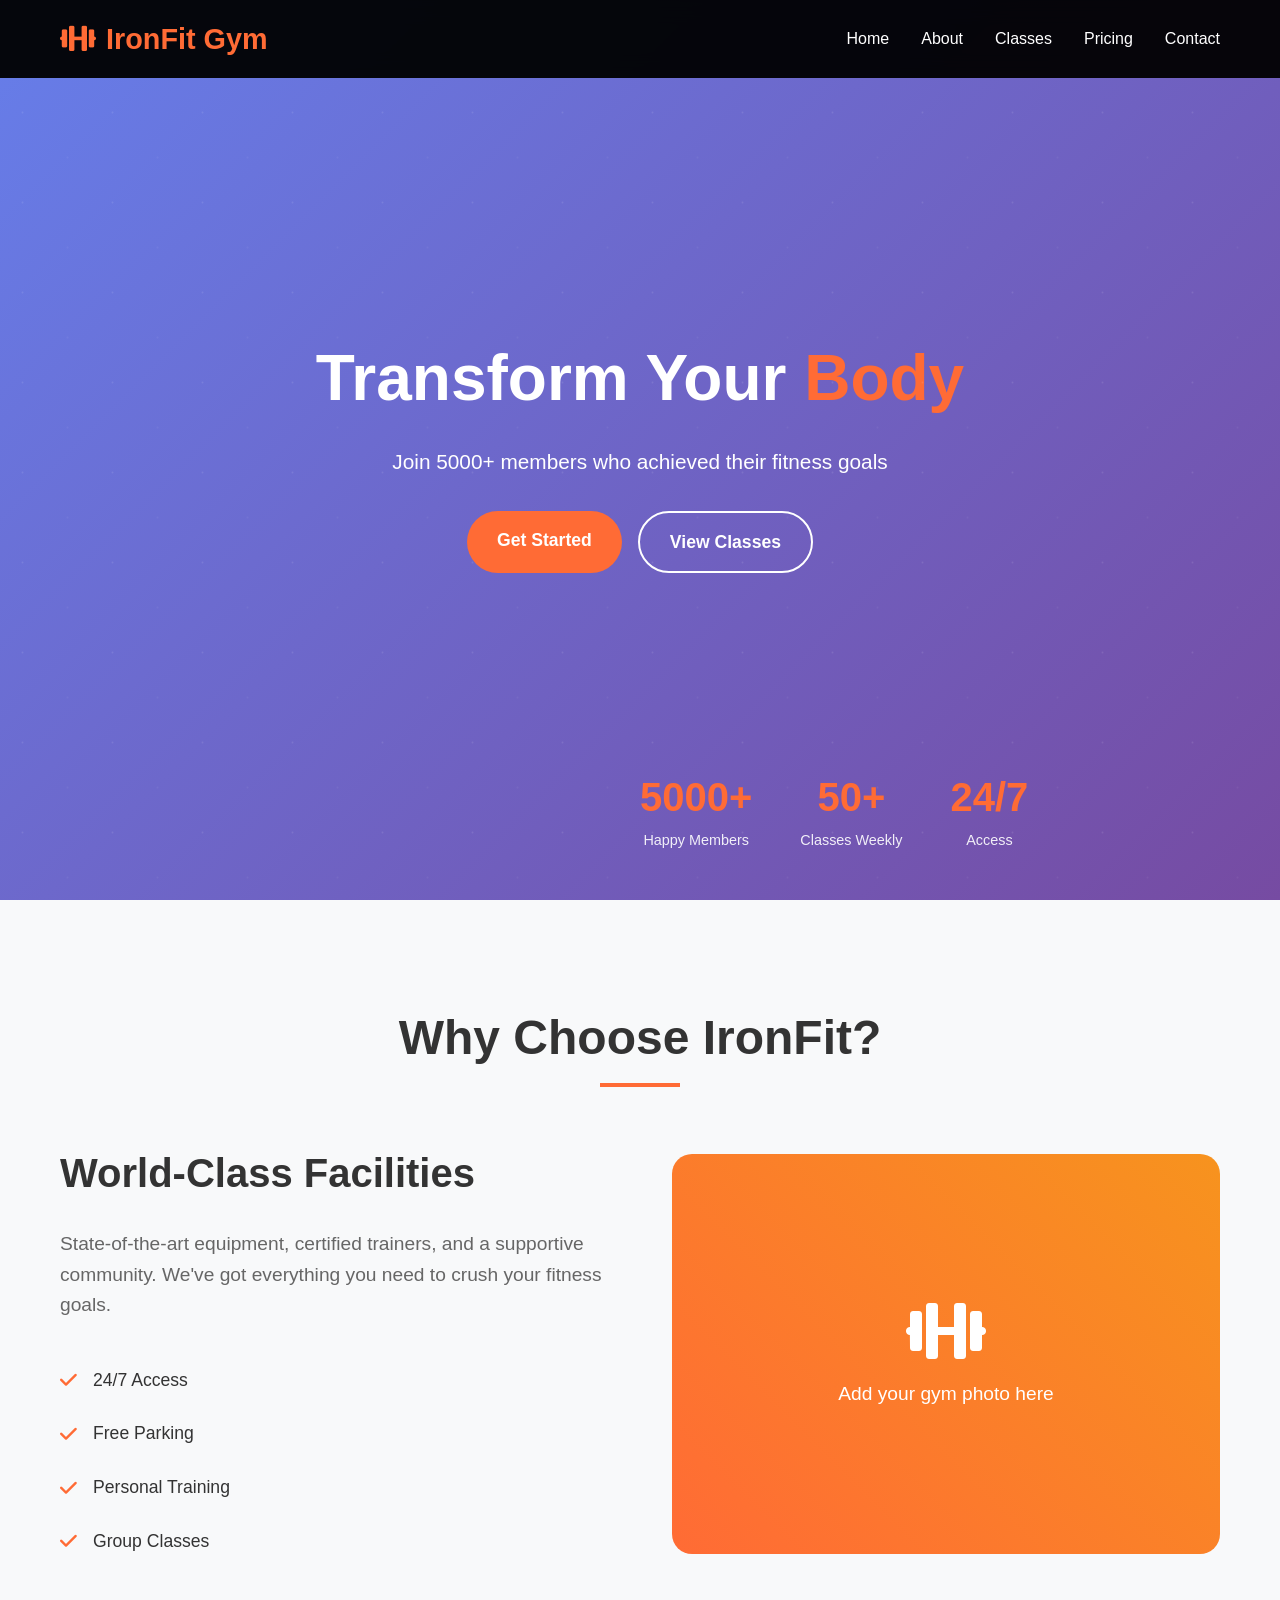
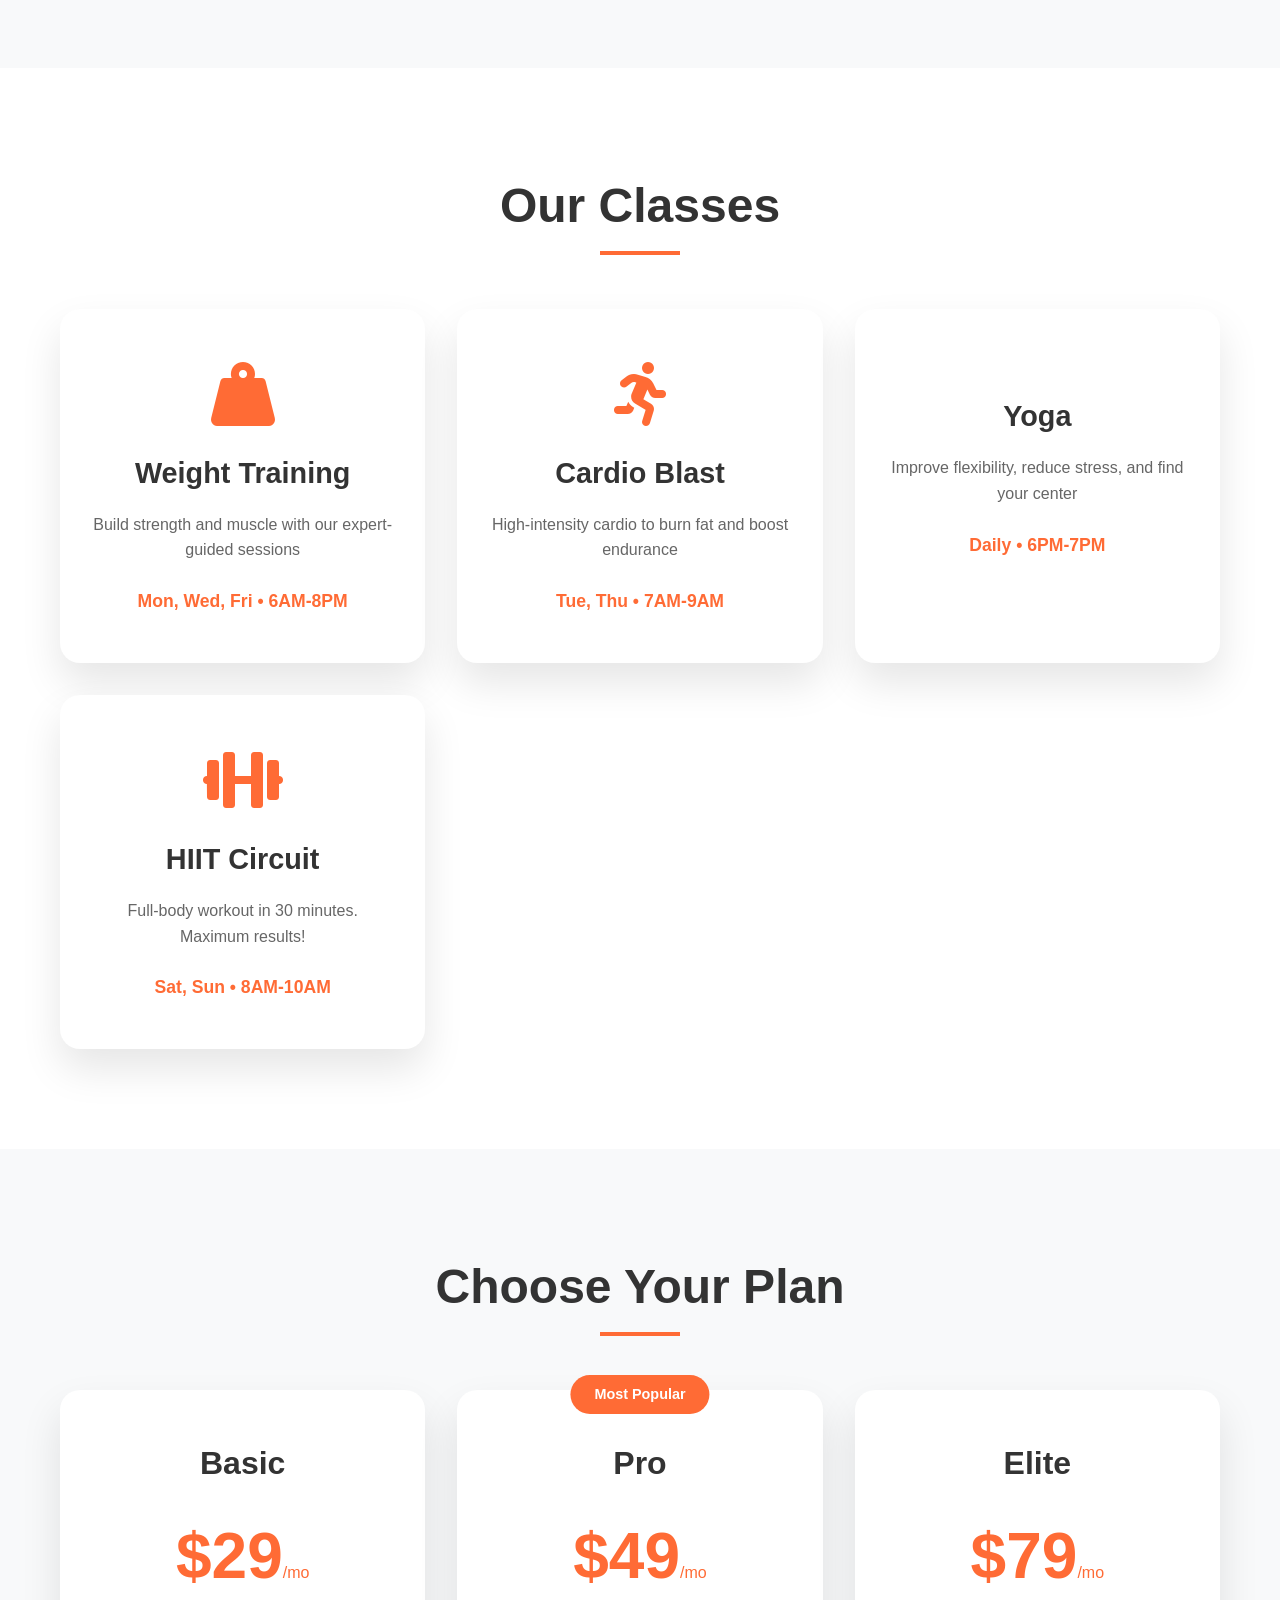
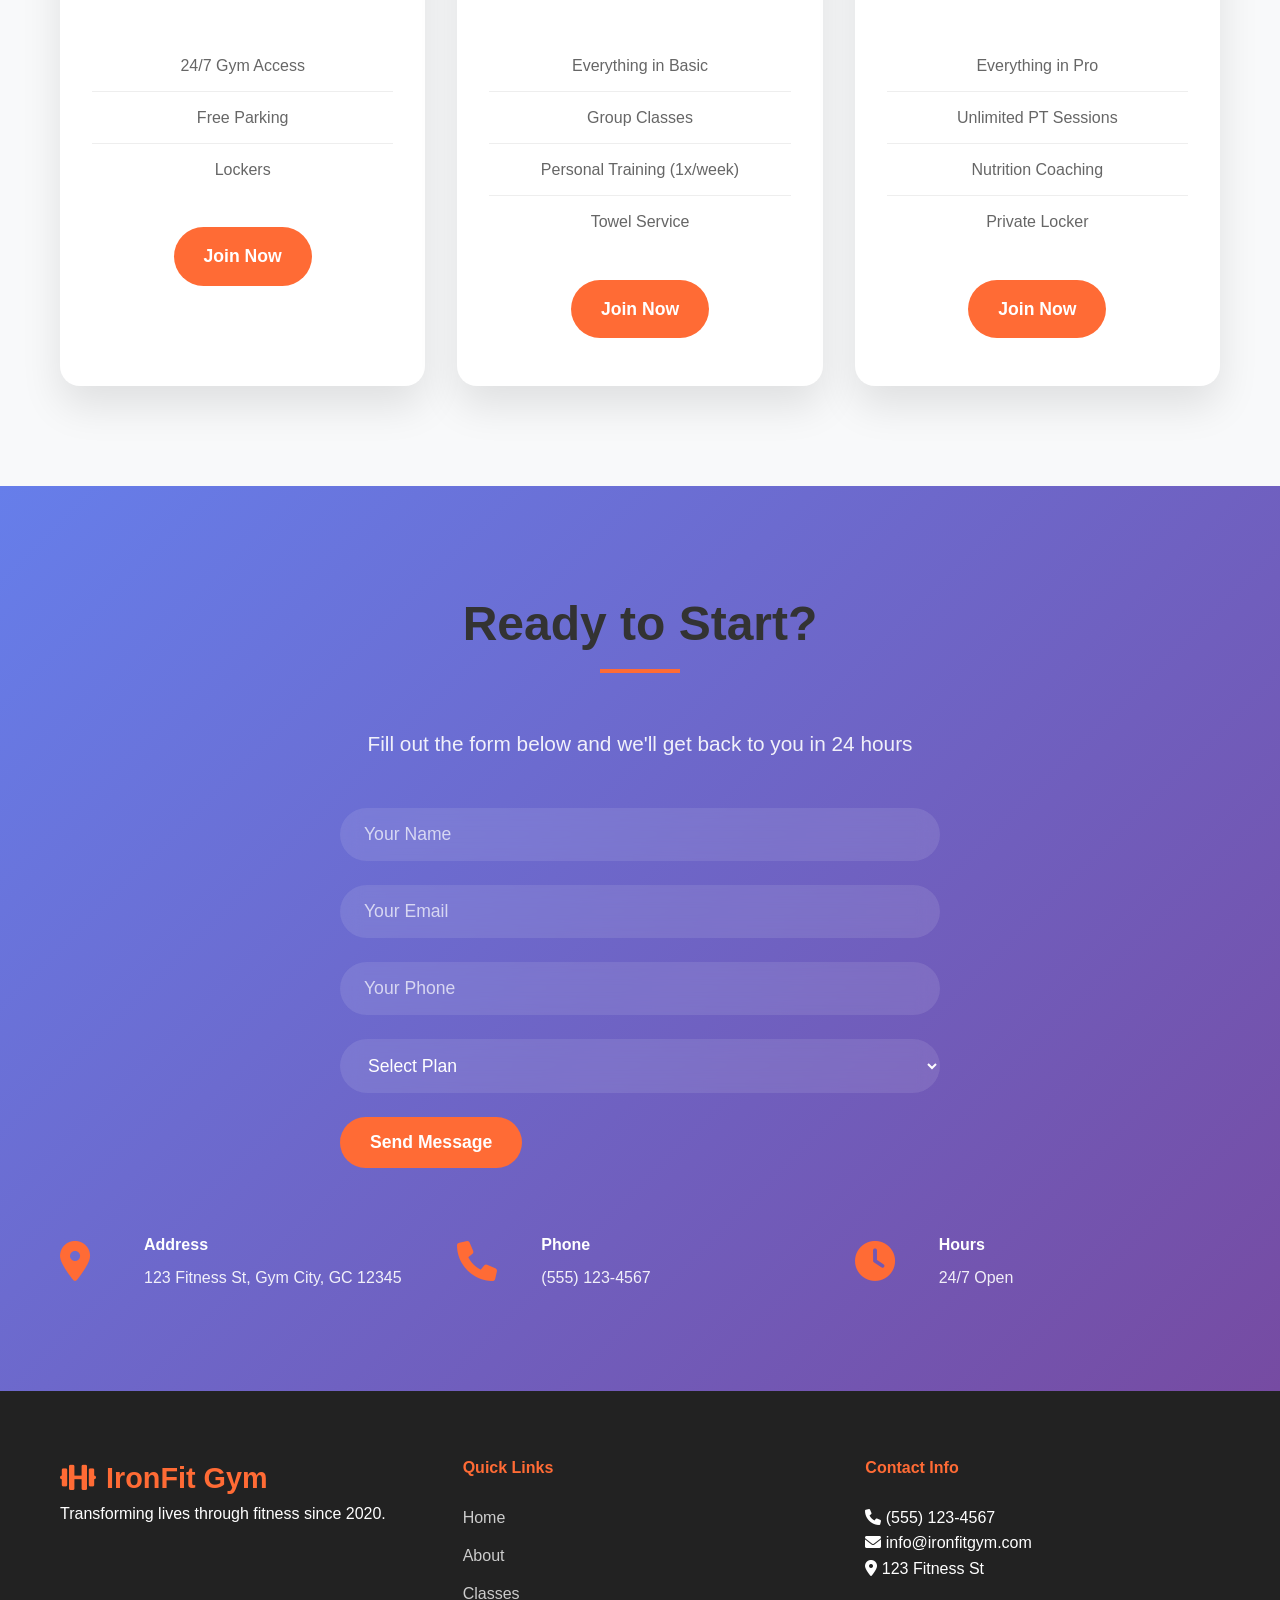
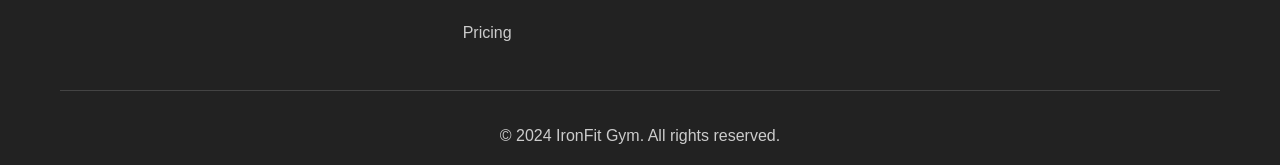
==== commit 6400df75: "Update index.html" ====
--- a/index.html
+++ b/index.html
@@ -4,8 +4,577 @@
     <meta charset="UTF-8">
     <meta name="viewport" content="width=device-width, initial-scale=1.0">
     <title>IronFit Gym - Transform Your Body</title>
-    <link rel="stylesheet" href="style.css">
     <link href="https://cdnjs.cloudflare.com/ajax/libs/font-awesome/6.0.0/css/all.min.css" rel="stylesheet">
+    <style>
+        * {
+            margin: 0;
+            padding: 0;
+            box-sizing: border-box;
+        }
+
+        body {
+            font-family: 'Arial', sans-serif;
+            line-height: 1.6;
+            color: #333;
+            overflow-x: hidden;
+        }
+
+        .container {
+            max-width: 1200px;
+            margin: 0 auto;
+            padding: 0 20px;
+        }
+
+        /* Navigation */
+        .navbar {
+            position: fixed;
+            top: 0;
+            width: 100%;
+            background: rgba(0, 0, 0, 0.95);
+            backdrop-filter: blur(10px);
+            z-index: 1000;
+            padding: 1rem 0;
+            transition: all 0.3s ease;
+        }
+
+        .nav-container {
+            max-width: 1200px;
+            margin: 0 auto;
+            padding: 0 20px;
+            display: flex;
+            justify-content: space-between;
+            align-items: center;
+        }
+
+        .nav-logo {
+            font-size: 1.8rem;
+            font-weight: bold;
+            color: #ff6b35;
+            display: flex;
+            align-items: center;
+            gap: 10px;
+        }
+
+        .nav-menu {
+            display: flex;
+            list-style: none;
+            gap: 2rem;
+        }
+
+        .nav-link {
+            color: white;
+            text-decoration: none;
+            font-weight: 500;
+            transition: color 0.3s ease;
+        }
+
+        .nav-link:hover {
+            color: #ff6b35;
+        }
+
+        .hamburger {
+            display: none;
+            flex-direction: column;
+            cursor: pointer;
+        }
+
+        .bar {
+            width: 25px;
+            height: 3px;
+            background: white;
+            margin: 3px 0;
+            transition: 0.3s;
+        }
+
+        /* Hero Section */
+        .hero {
+            height: 100vh;
+            background: linear-gradient(135deg, #667eea 0%, #764ba2 100%);
+            display: flex;
+            flex-direction: column;
+            justify-content: center;
+            align-items: center;
+            text-align: center;
+            color: white;
+            position: relative;
+            overflow: hidden;
+        }
+
+        .hero::before {
+            content: '';
+            position: absolute;
+            top: 0;
+            left: 0;
+            right: 0;
+            bottom: 0;
+            background: url('data:image/svg+xml,<svg xmlns="http://www.w3.org/2000/svg" viewBox="0 0 1000 1000"><defs><pattern id="grain" width="100" height="100" patternUnits="userSpaceOnUse"><circle cx="25" cy="25" r="1" fill="white" opacity="0.1"/><circle cx="75" cy="75" r="1" fill="white" opacity="0.05"/></pattern></defs><rect width="100%" height="100%" fill="url(%23grain)"/></svg>');
+        }
+
+        .hero-content h1 {
+            font-size: 4rem;
+            margin-bottom: 1rem;
+            animation: fadeInUp 1s ease;
+        }
+
+        .highlight {
+            color: #ff6b35;
+        }
+
+        .hero-content p {
+            font-size: 1.3rem;
+            margin-bottom: 2rem;
+            animation: fadeInUp 1s ease 0.2s both;
+        }
+
+        .hero-buttons {
+            display: flex;
+            gap: 1rem;
+            flex-wrap: wrap;
+            justify-content: center;
+            animation: fadeInUp 1s ease 0.4s both;
+        }
+
+        .btn {
+            padding: 15px 30px;
+            border: none;
+            border-radius: 50px;
+            font-size: 1.1rem;
+            font-weight: bold;
+            text-decoration: none;
+            transition: all 0.3s ease;
+            cursor: pointer;
+            display: inline-block;
+        }
+
+        .btn-primary {
+            background: #ff6b35;
+            color: white;
+        }
+
+        .btn-primary:hover {
+            background: #e55a2b;
+            transform: translateY(-2px);
+        }
+
+        .btn-secondary {
+            background: transparent;
+            color: white;
+            border: 2px solid white;
+        }
+
+        .btn-secondary:hover {
+            background: white;
+            color: #667eea;
+        }
+
+        .hero-stats {
+            position: absolute;
+            bottom: 3rem;
+            left: 50%;
+            transform: translateX(-50%);
+            display: flex;
+            gap: 3rem;
+            animation: fadeInUp 1s ease 0.6s both;
+        }
+
+        .stat h3 {
+            font-size: 2.5rem;
+            color: #ff6b35;
+        }
+
+        .stat p {
+            font-size: 0.9rem;
+            opacity: 0.9;
+        }
+
+        /* Sections */
+        section {
+            padding: 100px 0;
+        }
+
+        .section-title {
+            text-align: center;
+            font-size: 3rem;
+            margin-bottom: 4rem;
+            color: #333;
+            position: relative;
+        }
+
+        .section-title::after {
+            content: '';
+            position: absolute;
+            bottom: -10px;
+            left: 50%;
+            transform: translateX(-50%);
+            width: 80px;
+            height: 4px;
+            background: #ff6b35;
+        }
+
+        /* About Section */
+        .about {
+            background: #f8f9fa;
+        }
+
+        .about-grid {
+            display: grid;
+            grid-template-columns: 1fr 1fr;
+            gap: 4rem;
+            align-items: center;
+        }
+
+        .about-text h3 {
+            font-size: 2.5rem;
+            color: #333;
+            margin-bottom: 1.5rem;
+        }
+
+        .about-text p {
+            font-size: 1.2rem;
+            margin-bottom: 2rem;
+            color: #666;
+        }
+
+        .about-text ul {
+            list-style: none;
+        }
+
+        .about-text li {
+            padding: 0.8rem 0;
+            font-size: 1.1rem;
+            display: flex;
+            align-items: center;
+            gap: 1rem;
+            color: #333;
+        }
+
+        .about-text i {
+            color: #ff6b35;
+            font-size: 1.2rem;
+        }
+
+        .image-placeholder {
+            height: 400px;
+            background: linear-gradient(45deg, #ff6b35, #f7931e);
+            border-radius: 20px;
+            display: flex;
+            flex-direction: column;
+            justify-content: center;
+            align-items: center;
+            color: white;
+            font-size: 1.2rem;
+        }
+
+        .image-placeholder i {
+            font-size: 4rem;
+            margin-bottom: 1rem;
+        }
+
+        /* Classes Section - YOGA UPDATED HERE */
+        .classes {
+            background: white;
+        }
+
+        .classes-grid {
+            display: grid;
+            grid-template-columns: repeat(auto-fit, minmax(280px, 1fr));
+            gap: 2rem;
+        }
+
+        .class-card {
+            background: white;
+            padding: 3rem 2rem;
+            border-radius: 20px;
+            box-shadow: 0 20px 40px rgba(0,0,0,0.1);
+            text-align: center;
+            transition: all 0.3s ease;
+            border-top: 5px solid transparent;
+        }
+
+        .class-card:hover {
+            transform: translateY(-10px);
+            box-shadow: 0 30px 60px rgba(0,0,0,0.15);
+            border-top-color: #ff6b35;
+        }
+
+        .class-card i {
+            font-size: 4rem;
+            color: #ff6b35;
+            margin-bottom: 1.5rem;
+        }
+
+        .class-card h3 {
+            font-size: 1.8rem;
+            margin-bottom: 1rem;
+            color: #333;
+        }
+
+        .class-card p {
+            color: #666;
+            margin-bottom: 1.5rem;
+        }
+
+        .class-time {
+            font-weight: bold;
+            color: #ff6b35;
+            font-size: 1.1rem;
+        }
+
+        /* Pricing Section */
+        .pricing {
+            background: #f8f9fa;
+        }
+
+        .pricing-grid {
+            display: grid;
+            grid-template-columns: repeat(auto-fit, minmax(320px, 1fr));
+            gap: 2rem;
+        }
+
+        .price-card {
+            background: white;
+            padding: 3rem 2rem;
+            border-radius: 20px;
+            box-shadow: 0 20px 40px rgba(0,0,0,0.1);
+            text-align: center;
+            position: relative;
+            transition: all 0.3s ease;
+        }
+
+        .price-card:hover {
+            transform: translateY(-10px);
+        }
+
+        .popular-badge {
+            position: absolute;
+            top: -15px;
+            left: 50%;
+            transform: translateX(-50%);
+            background: #ff6b35;
+            color: white;
+            padding: 0.5rem 1.5rem;
+            border-radius: 50px;
+            font-weight: bold;
+            font-size: 0.9rem;
+        }
+
+        .price-card h3 {
+            font-size: 2rem;
+            color: #333;
+            margin-bottom: 1rem;
+        }
+
+        .price {
+            font-size: 4rem;
+            font-weight: bold;
+            color: #ff6b35;
+            margin-bottom: 2rem;
+        }
+
+        .price span {
+            font-size: 1rem;
+            font-weight: normal;
+        }
+
+        .price-card ul {
+            list-style: none;
+            margin-bottom: 2rem;
+        }
+
+        .price-card li {
+            padding: 0.8rem 0;
+            color: #666;
+            border-bottom: 1px solid #eee;
+        }
+
+        .price-card li:last-child {
+            border-bottom: none;
+        }
+
+        /* Contact Section */
+        .contact {
+            background: linear-gradient(135deg, #667eea 0%, #764ba2 100%);
+            color: white;
+        }
+
+        .contact-subtitle {
+            text-align: center;
+            font-size: 1.3rem;
+            margin-bottom: 3rem;
+            opacity: 0.9;
+        }
+
+        .contact-form {
+            max-width: 600px;
+            margin: 0 auto 4rem;
+        }
+
+        .form-group {
+            margin-bottom: 1.5rem;
+        }
+
+        .form-group input,
+        .form-group select {
+            width: 100%;
+            padding: 1rem 1.5rem;
+            border: none;
+            border-radius: 50px;
+            font-size: 1.1rem;
+            background: rgba(255,255,255,0.1);
+            color: white;
+            backdrop-filter: blur(10px);
+        }
+
+        .form-group input::placeholder {
+            color: rgba(255,255,255,0.7);
+        }
+
+        .form-group input:focus,
+        .form-group select:focus {
+            outline: none;
+            box-shadow: 0 0 0 3px rgba(255,107,53,0.3);
+        }
+
+        .contact-info {
+            display: grid;
+            grid-template-columns: repeat(auto-fit, minmax(250px, 1fr));
+            gap: 2rem;
+        }
+
+        .info-item {
+            display: flex;
+            align-items: center;
+            gap: 1.5rem;
+        }
+
+        .info-item i {
+            font-size: 2.5rem;
+            color: #ff6b35;
+            width: 60px;
+        }
+
+        .info-item h4 {
+            margin-bottom: 0.5rem;
+            color: white;
+        }
+
+        .info-item p {
+            color: rgba(255,255,255,0.9);
+        }
+
+        /* Footer */
+        .footer {
+            background: #222;
+            color: white;
+            padding: 4rem 0 1rem;
+        }
+
+        .footer-content {
+            display: grid;
+            grid-template-columns: repeat(auto-fit, minmax(250px, 1fr));
+            gap: 3rem;
+            margin-bottom: 2rem;
+        }
+
+        .footer-section h4 {
+            margin-bottom: 1.5rem;
+            color: #ff6b35;
+        }
+
+        .footer-section ul {
+            list-style: none;
+        }
+
+        .footer-section ul li {
+            margin-bottom: 0.8rem;
+        }
+
+        .footer-section a {
+            color: #ccc;
+            text-decoration: none;
+            transition: color 0.3s ease;
+        }
+
+        .footer-section a:hover {
+            color: #ff6b35;
+        }
+
+        .footer-bottom {
+            text-align: center;
+            padding-top: 2rem;
+            border-top: 1px solid #444;
+            color: #ccc;
+        }
+
+        /* Animations */
+        @keyframes fadeInUp {
+            from {
+                opacity: 0;
+                transform: translateY(30px);
+            }
+            to {
+                opacity: 1;
+                transform: translateY(0);
+            }
+        }
+
+        /* Responsive Design */
+        @media (max-width: 768px) {
+            .hamburger {
+                display: flex;
+            }
+            
+            .nav-menu {
+                position: fixed;
+                left: -100%;
+                top: 70px;
+                flex-direction: column;
+                background-color: rgba(0,0,0,0.95);
+                width: 100%;
+                text-align: center;
+                transition: 0.3s;
+                padding: 2rem 0;
+            }
+            
+            .nav-menu.active {
+                left: 0;
+            }
+            
+            .hero h1 {
+                font-size: 2.5rem;
+            }
+            
+            .hero-buttons {
+                flex-direction: column;
+                align-items: center;
+            }
+            
+            .hero-stats {
+                flex-direction: column;
+                gap: 1rem;
+                bottom: 2rem;
+            }
+            
+            .about-grid {
+                grid-template-columns: 1fr;
+                text-align: center;
+            }
+            
+            .section-title {
+                font-size: 2rem;
+            }
+        }
+
+        @media (max-width: 480px) {
+            .hero h1 {
+                font-size: 2rem;
+            }
+            
+            .stat h3 {
+                font-size: 2rem;
+            }
+        }
+    </style>
 </head>
 <body>
     <!-- Navigation -->
@@ -91,7 +660,7 @@
         </div>
     </section>
 
-    <!-- Classes Section -->
+    <!-- Classes Section - YOGA CHANGED TO "YOGA" -->
     <section id="classes" class="classes">
         <div class="container">
             <h2 class="section-title">Our Classes</h2>
@@ -110,7 +679,7 @@
                 </div>
                 <div class="class-card">
                     <i class="fas fa-yoga"></i>
-                    <h3>Yoga Flow</h3>
+                    <h3>Yoga</h3>
                     <p>Improve flexibility, reduce stress, and find your center</p>
                     <span class="class-time">Daily • 6PM-7PM</span>
                 </div>
@@ -250,6 +819,94 @@
         </div>
     </footer>
 
-    <script src="script.js"></script>
+    <script>
+        // Mobile Navigation Toggle
+        const hamburger = document.querySelector('.hamburger');
+        const navMenu = document.querySelector('.nav-menu');
+
+        hamburger.addEventListener('click', () => {
+            hamburger.classList.toggle('active');
+            navMenu.classList.toggle('active');
+        });
+
+        // Close mobile menu when clicking on a link
+        document.querySelectorAll('.nav-link').forEach(n => n.addEventListener('click', () => {
+            hamburger.classList.remove('active');
+            navMenu.classList.remove('active');
+        }));
+
+        // Smooth scrolling for navigation links
+        document.querySelectorAll('a[href^="#"]').forEach(anchor => {
+            anchor.addEventListener('click', function (e) {
+                e.preventDefault();
+                const target = document.querySelector(this.getAttribute('href'));
+                if (target) {
+                    target.scrollIntoView({
+                        behavior: 'smooth',
+                        block: 'start'
+                    });
+                }
+            });
+        });
+
+        // Navbar background on scroll
+        window.addEventListener('scroll', () => {
+            const navbar = document.querySelector('.navbar');
+            if (window.scrollY > 100) {
+                navbar.style.background = 'rgba(0, 0, 0, 0.98)';
+            } else {
+                navbar.style.background = 'rgba(0, 0, 0, 0.95)';
+            }
+        });
+
+        // Contact Form Handling
+        const contactForm = document.getElementById('contactForm');
+        contactForm.addEventListener('submit', function(e) {
+            e.preventDefault();
+            
+            const formData = {
+                name: document.getElementById('name').value,
+                email: document.getElementById('email').value,
+                phone: document.getElementById('phone').value,
+                plan: document.getElementById('plan').value
+            };
+            
+            alert(`Thank you, ${formData.name}! We'll contact you soon about your ${formData.plan} plan.`);
+            contactForm.reset();
+        });
+
+        // Intersection Observer for animations
+        const observerOptions = {
+            threshold: 0.1,
+            rootMargin: '0px 0px -50px 0px'
+        };
+
+        const observer = new IntersectionObserver((entries) => {
+            entries.forEach(entry => {
+                if (entry.isIntersecting) {
+                    entry.target.style.opacity = '1';
+                    entry.target.style.transform = 'translateY(0)';
+                }
+            });
+        }, observerOptions);
+
+        // Observe all sections for scroll animations
+        document.querySelectorAll('section').forEach(section => {
+            section.style.opacity = '0';
+            section.style.transform = 'translateY(30px)';
+            section.style.transition = 'all 0.6s ease';
+            observer.observe(section);
+        });
+
+        // Pricing card hover effects
+        document.querySelectorAll('.price-card').forEach(card => {
+            card.addEventListener('mouseenter', () => {
+                card.style.transform = 'translateY(-15px) scale(1.02)';
+            });
+            card.addEventListener('mouseleave', () => {
+                card.style.transform = 'translateY(0) scale(1)';
+            });
+        });
+    </script>
 </body>
 </html>
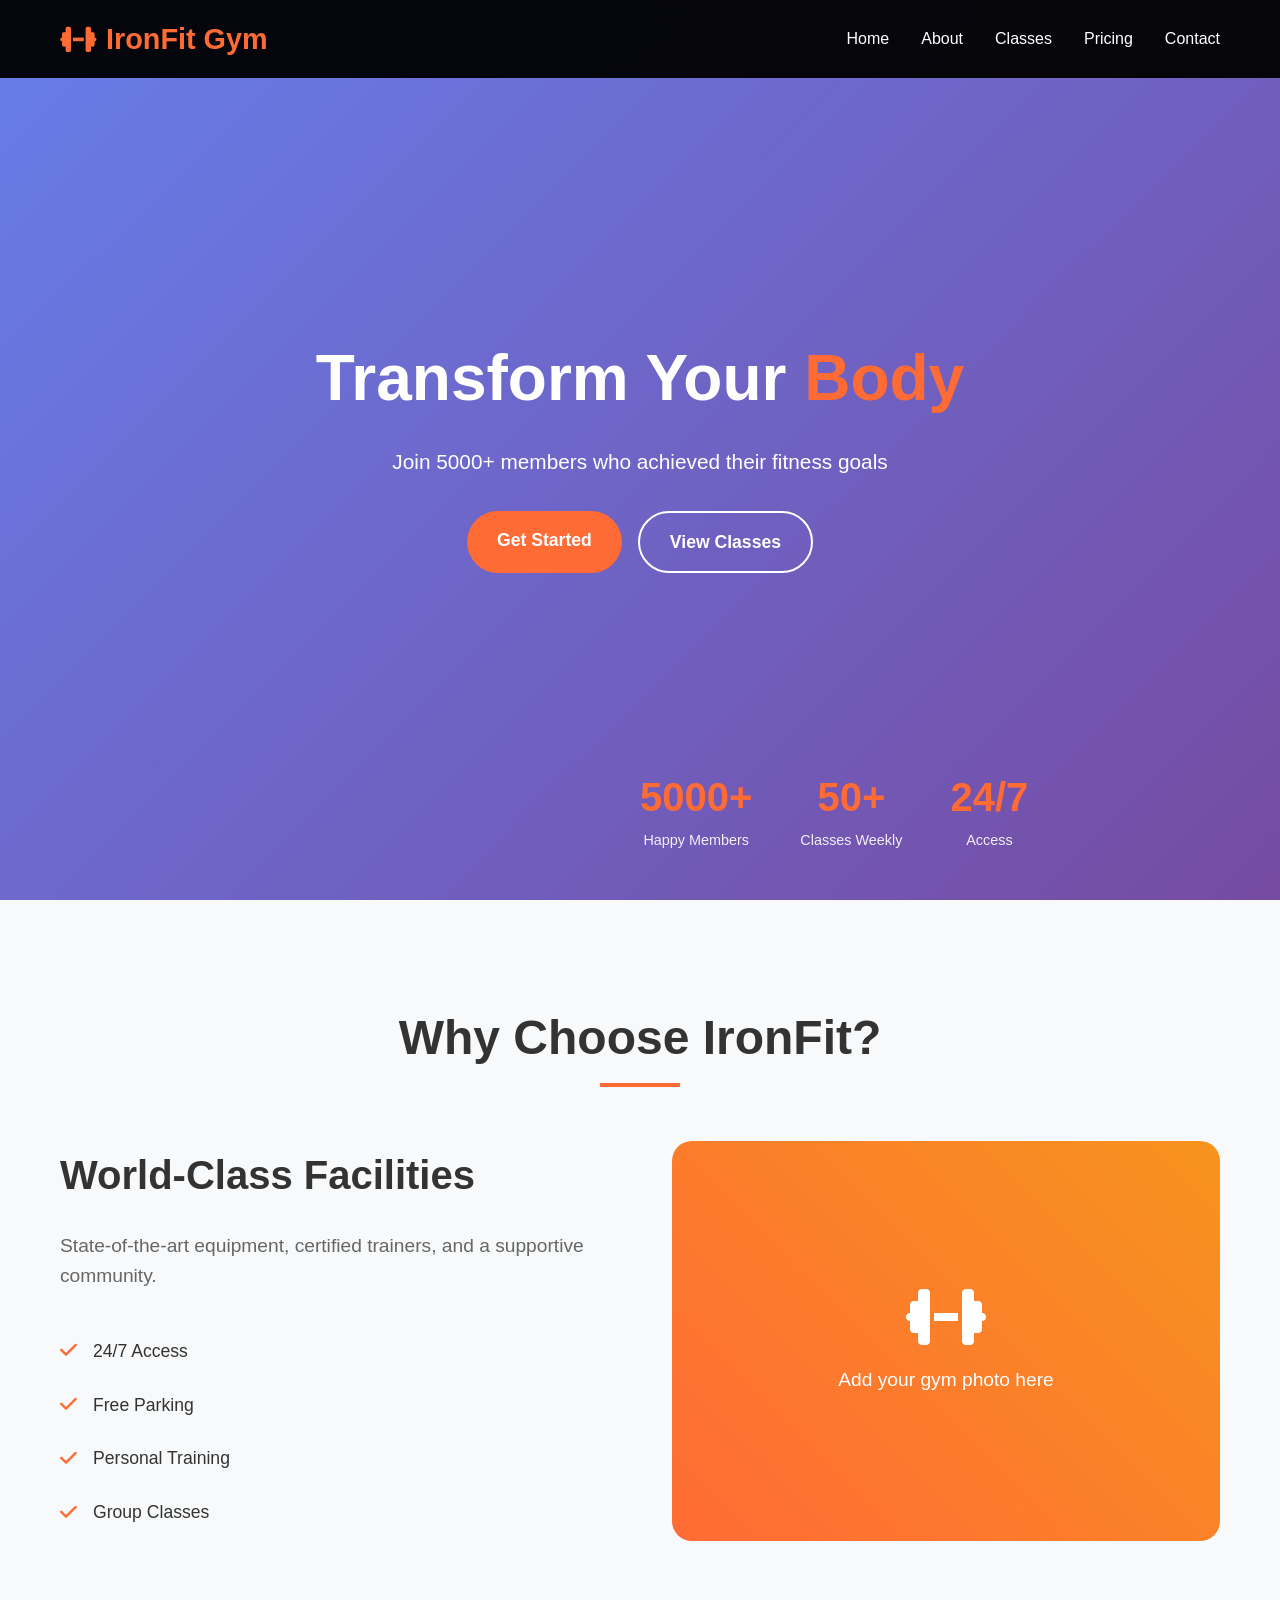
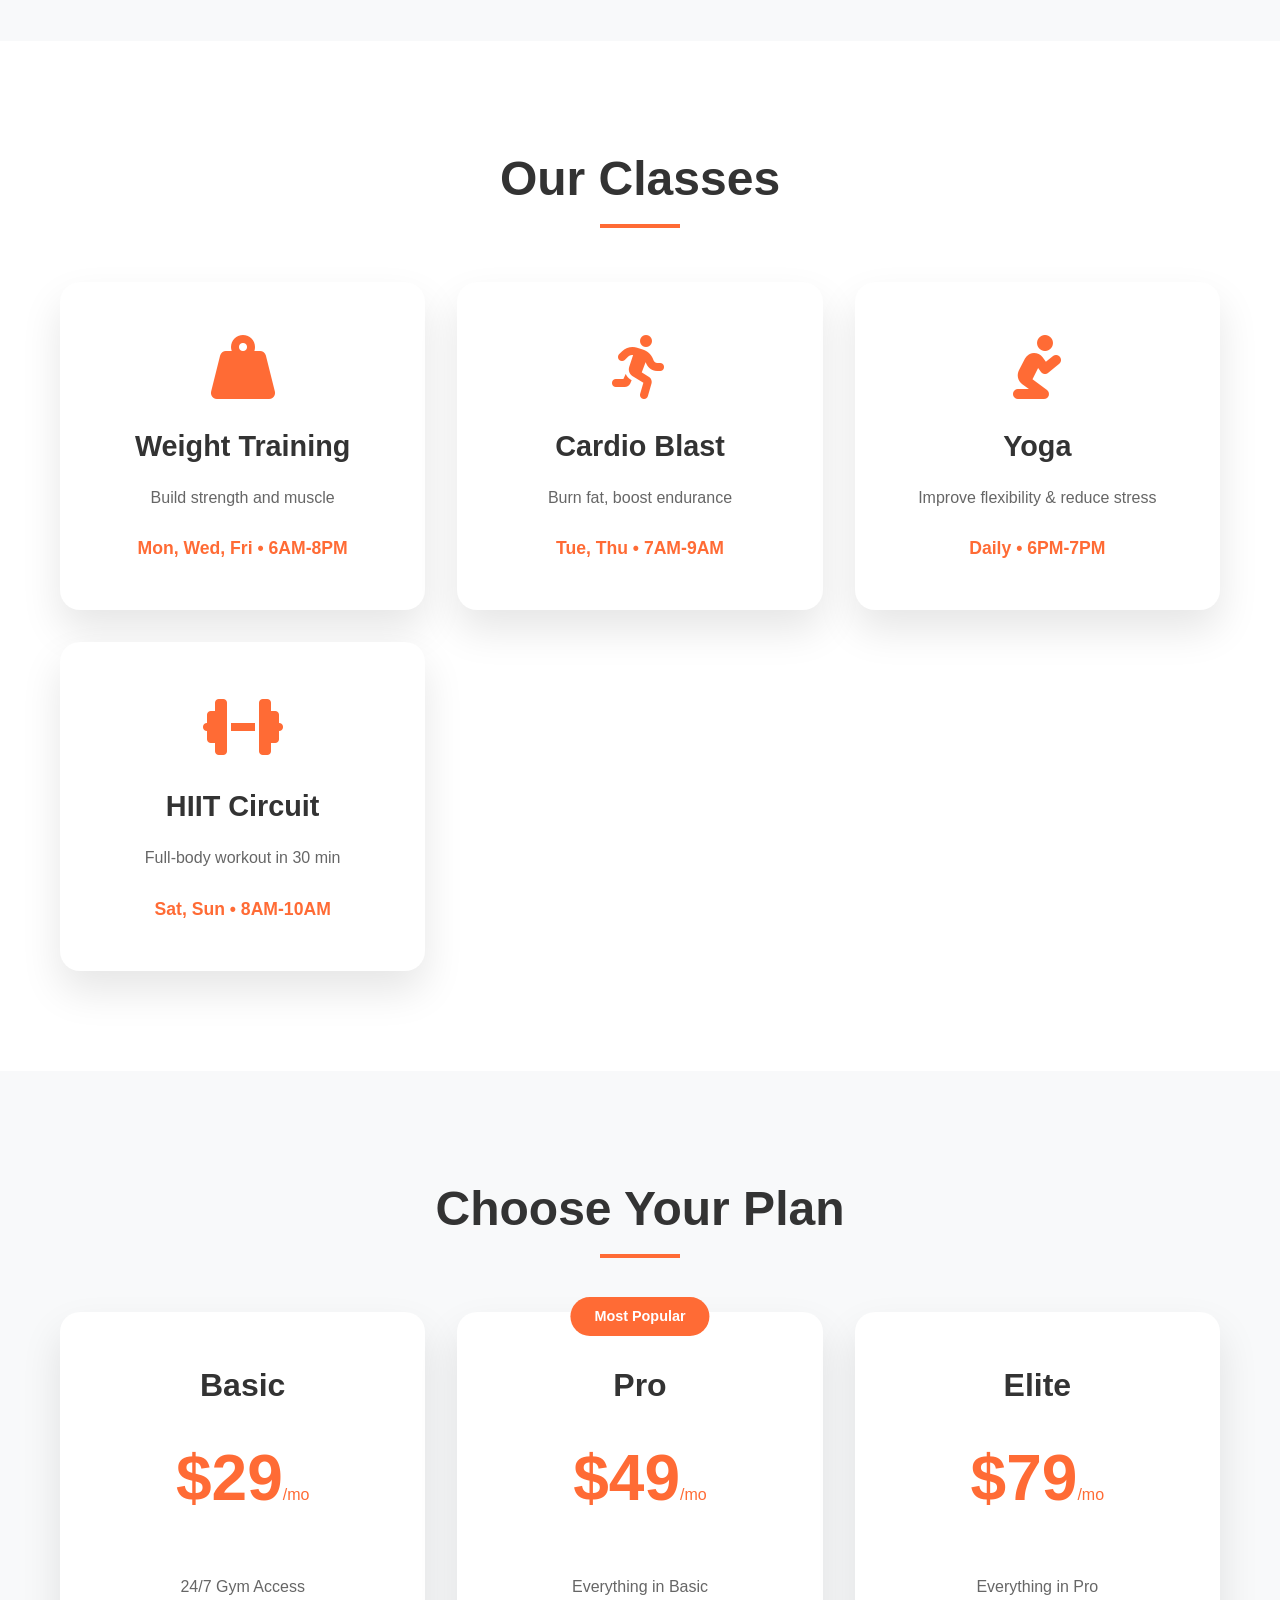
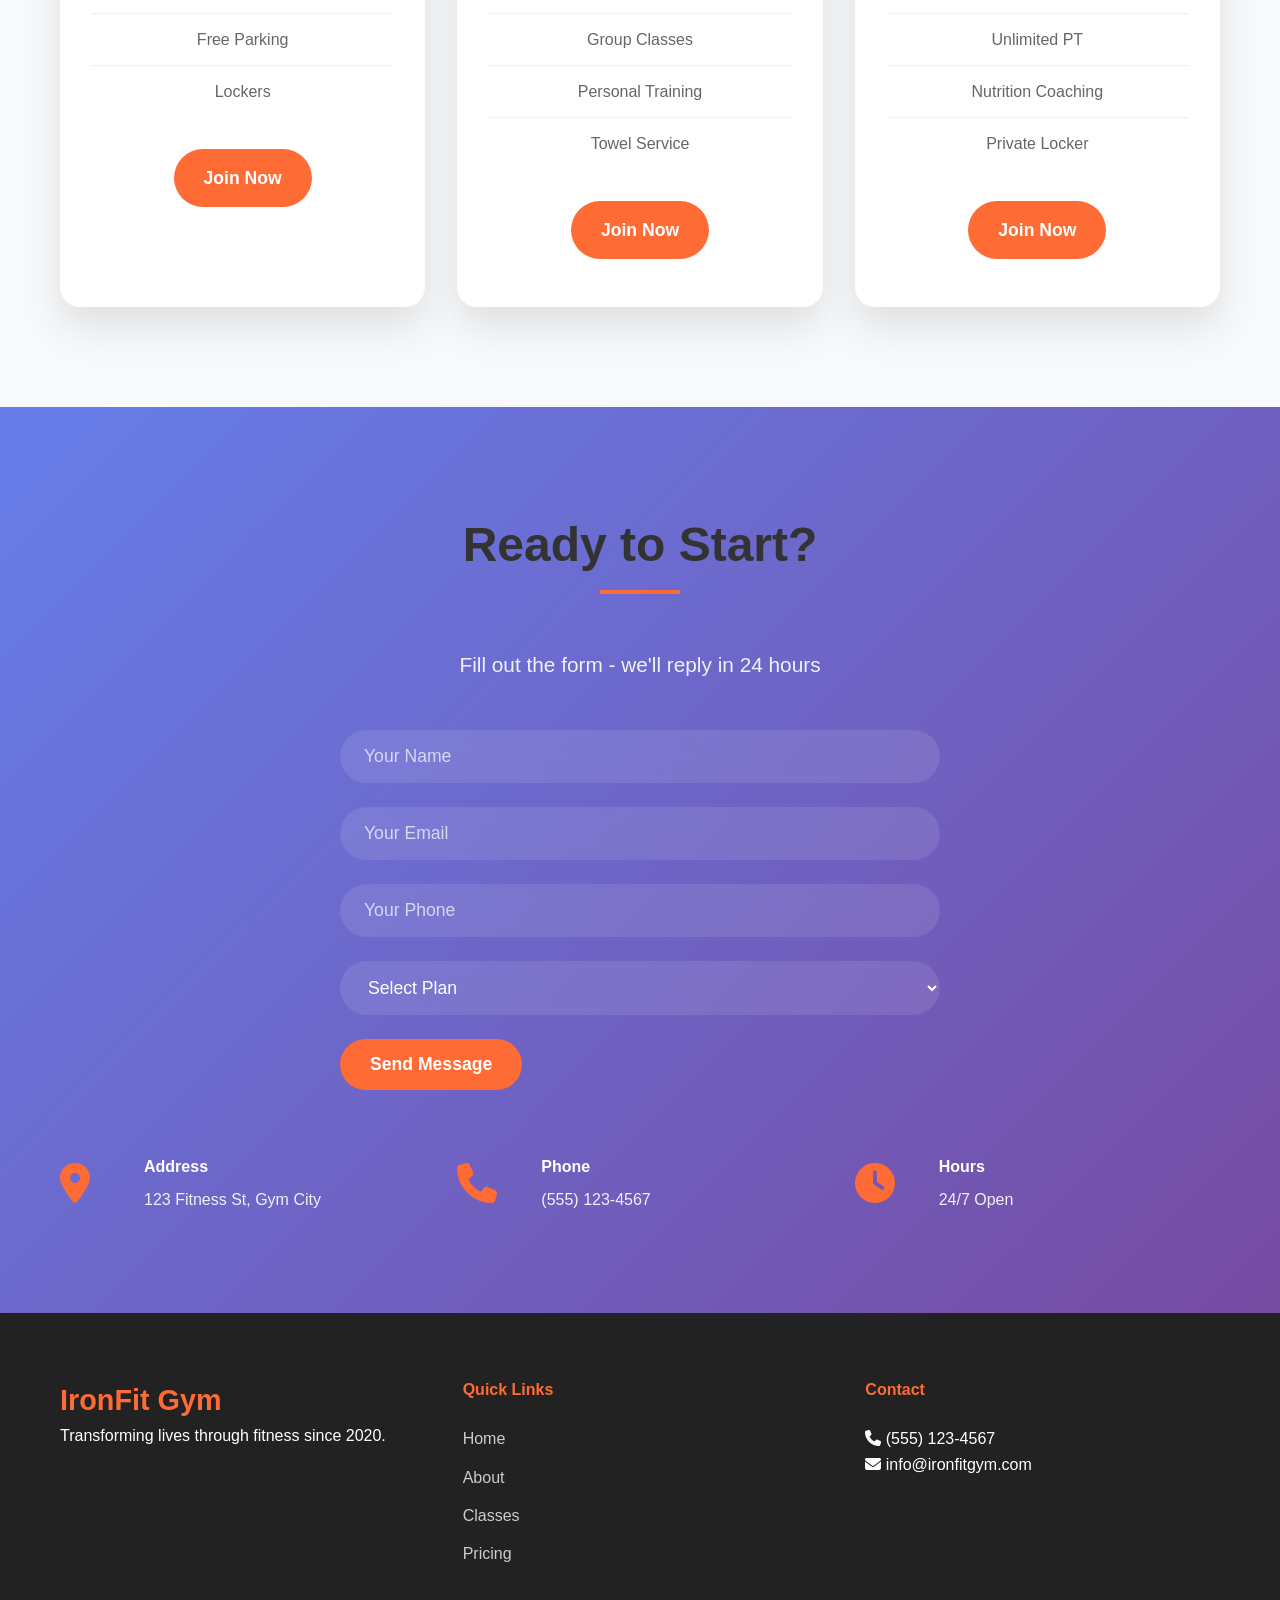
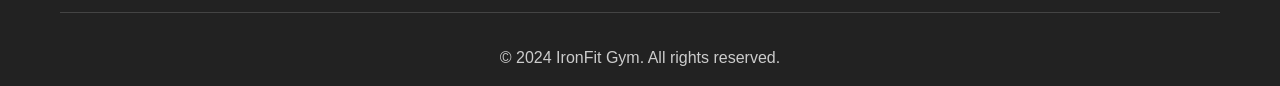
==== commit 4468b8b7: "Update index.html" ====
--- a/index.html
+++ b/index.html
@@ -4,575 +4,159 @@
     <meta charset="UTF-8">
     <meta name="viewport" content="width=device-width, initial-scale=1.0">
     <title>IronFit Gym - Transform Your Body</title>
-    <link href="https://cdnjs.cloudflare.com/ajax/libs/font-awesome/6.0.0/css/all.min.css" rel="stylesheet">
+    <link rel="stylesheet" href="https://cdnjs.cloudflare.com/ajax/libs/font-awesome/6.5.1/css/all.min.css">
     <style>
-        * {
-            margin: 0;
-            padding: 0;
-            box-sizing: border-box;
-        }
-
-        body {
-            font-family: 'Arial', sans-serif;
-            line-height: 1.6;
-            color: #333;
-            overflow-x: hidden;
-        }
-
-        .container {
-            max-width: 1200px;
-            margin: 0 auto;
-            padding: 0 20px;
-        }
+        * { margin: 0; padding: 0; box-sizing: border-box; }
+        body { font-family: 'Arial', sans-serif; line-height: 1.6; color: #333; overflow-x: hidden; }
+        .container { max-width: 1200px; margin: 0 auto; padding: 0 20px; }
 
         /* Navigation */
         .navbar {
-            position: fixed;
-            top: 0;
-            width: 100%;
-            background: rgba(0, 0, 0, 0.95);
-            backdrop-filter: blur(10px);
-            z-index: 1000;
-            padding: 1rem 0;
-            transition: all 0.3s ease;
-        }
-
-        .nav-container {
-            max-width: 1200px;
-            margin: 0 auto;
-            padding: 0 20px;
-            display: flex;
-            justify-content: space-between;
-            align-items: center;
-        }
-
-        .nav-logo {
-            font-size: 1.8rem;
-            font-weight: bold;
-            color: #ff6b35;
-            display: flex;
-            align-items: center;
-            gap: 10px;
-        }
-
-        .nav-menu {
-            display: flex;
-            list-style: none;
-            gap: 2rem;
-        }
-
-        .nav-link {
-            color: white;
-            text-decoration: none;
-            font-weight: 500;
-            transition: color 0.3s ease;
-        }
-
-        .nav-link:hover {
-            color: #ff6b35;
-        }
-
-        .hamburger {
-            display: none;
-            flex-direction: column;
-            cursor: pointer;
-        }
-
-        .bar {
-            width: 25px;
-            height: 3px;
-            background: white;
-            margin: 3px 0;
-            transition: 0.3s;
-        }
-
-        /* Hero Section */
+            position: fixed; top: 0; width: 100%; background: rgba(0,0,0,0.95);
+            backdrop-filter: blur(10px); z-index: 1000; padding: 1rem 0; transition: all 0.3s ease;
+        }
+        .nav-container { max-width: 1200px; margin: 0 auto; padding: 0 20px; display: flex; justify-content: space-between; align-items: center; }
+        .nav-logo { font-size: 1.8rem; font-weight: bold; color: #ff6b35; display: flex; align-items: center; gap: 10px; }
+        .nav-menu { display: flex; list-style: none; gap: 2rem; }
+        .nav-link { color: white; text-decoration: none; font-weight: 500; transition: color 0.3s ease; }
+        .nav-link:hover { color: #ff6b35; }
+        .hamburger { display: none; flex-direction: column; cursor: pointer; }
+        .bar { width: 25px; height: 3px; background: white; margin: 3px 0; transition: 0.3s; }
+
+        /* Hero */
         .hero {
-            height: 100vh;
-            background: linear-gradient(135deg, #667eea 0%, #764ba2 100%);
-            display: flex;
-            flex-direction: column;
-            justify-content: center;
-            align-items: center;
-            text-align: center;
-            color: white;
-            position: relative;
-            overflow: hidden;
-        }
-
-        .hero::before {
-            content: '';
-            position: absolute;
-            top: 0;
-            left: 0;
-            right: 0;
-            bottom: 0;
-            background: url('data:image/svg+xml,<svg xmlns="http://www.w3.org/2000/svg" viewBox="0 0 1000 1000"><defs><pattern id="grain" width="100" height="100" patternUnits="userSpaceOnUse"><circle cx="25" cy="25" r="1" fill="white" opacity="0.1"/><circle cx="75" cy="75" r="1" fill="white" opacity="0.05"/></pattern></defs><rect width="100%" height="100%" fill="url(%23grain)"/></svg>');
-        }
-
-        .hero-content h1 {
-            font-size: 4rem;
-            margin-bottom: 1rem;
-            animation: fadeInUp 1s ease;
-        }
-
-        .highlight {
-            color: #ff6b35;
-        }
-
-        .hero-content p {
-            font-size: 1.3rem;
-            margin-bottom: 2rem;
-            animation: fadeInUp 1s ease 0.2s both;
-        }
-
-        .hero-buttons {
-            display: flex;
-            gap: 1rem;
-            flex-wrap: wrap;
-            justify-content: center;
-            animation: fadeInUp 1s ease 0.4s both;
-        }
-
+            height: 100vh; background: linear-gradient(135deg, #667eea 0%, #764ba2 100%);
+            display: flex; flex-direction: column; justify-content: center; align-items: center;
+            text-align: center; color: white; position: relative; overflow: hidden;
+        }
+        .hero-content h1 { font-size: 4rem; margin-bottom: 1rem; animation: fadeInUp 1s ease; }
+        .highlight { color: #ff6b35; }
+        .hero-content p { font-size: 1.3rem; margin-bottom: 2rem; animation: fadeInUp 1s ease 0.2s both; }
+        .hero-buttons { display: flex; gap: 1rem; flex-wrap: wrap; justify-content: center; animation: fadeInUp 1s ease 0.4s both; }
         .btn {
-            padding: 15px 30px;
-            border: none;
-            border-radius: 50px;
-            font-size: 1.1rem;
-            font-weight: bold;
-            text-decoration: none;
-            transition: all 0.3s ease;
-            cursor: pointer;
-            display: inline-block;
-        }
-
-        .btn-primary {
-            background: #ff6b35;
-            color: white;
-        }
-
-        .btn-primary:hover {
-            background: #e55a2b;
-            transform: translateY(-2px);
-        }
-
-        .btn-secondary {
-            background: transparent;
-            color: white;
-            border: 2px solid white;
-        }
-
-        .btn-secondary:hover {
-            background: white;
-            color: #667eea;
-        }
-
+            padding: 15px 30px; border: none; border-radius: 50px; font-size: 1.1rem;
+            font-weight: bold; text-decoration: none; transition: all 0.3s ease; cursor: pointer; display: inline-block;
+        }
+        .btn-primary { background: #ff6b35; color: white; }
+        .btn-primary:hover { background: #e55a2b; transform: translateY(-2px); }
+        .btn-secondary { background: transparent; color: white; border: 2px solid white; }
+        .btn-secondary:hover { background: white; color: #667eea; }
         .hero-stats {
-            position: absolute;
-            bottom: 3rem;
-            left: 50%;
-            transform: translateX(-50%);
-            display: flex;
-            gap: 3rem;
-            animation: fadeInUp 1s ease 0.6s both;
-        }
-
-        .stat h3 {
-            font-size: 2.5rem;
-            color: #ff6b35;
-        }
-
-        .stat p {
-            font-size: 0.9rem;
-            opacity: 0.9;
-        }
+            position: absolute; bottom: 3rem; left: 50%; transform: translateX(-50%);
+            display: flex; gap: 3rem; animation: fadeInUp 1s ease 0.6s both;
+        }
+        .stat h3 { font-size: 2.5rem; color: #ff6b35; }
+        .stat p { font-size: 0.9rem; opacity: 0.9; }
 
         /* Sections */
-        section {
-            padding: 100px 0;
-        }
-
+        section { padding: 100px 0; }
         .section-title {
-            text-align: center;
-            font-size: 3rem;
-            margin-bottom: 4rem;
-            color: #333;
-            position: relative;
-        }
-
+            text-align: center; font-size: 3rem; margin-bottom: 4rem; color: #333; position: relative;
+        }
         .section-title::after {
-            content: '';
-            position: absolute;
-            bottom: -10px;
-            left: 50%;
-            transform: translateX(-50%);
-            width: 80px;
-            height: 4px;
-            background: #ff6b35;
-        }
-
-        /* About Section */
-        .about {
-            background: #f8f9fa;
-        }
-
-        .about-grid {
-            display: grid;
-            grid-template-columns: 1fr 1fr;
-            gap: 4rem;
-            align-items: center;
-        }
-
-        .about-text h3 {
-            font-size: 2.5rem;
-            color: #333;
-            margin-bottom: 1.5rem;
-        }
-
-        .about-text p {
-            font-size: 1.2rem;
-            margin-bottom: 2rem;
-            color: #666;
-        }
-
-        .about-text ul {
-            list-style: none;
-        }
-
-        .about-text li {
-            padding: 0.8rem 0;
-            font-size: 1.1rem;
-            display: flex;
-            align-items: center;
-            gap: 1rem;
-            color: #333;
-        }
-
-        .about-text i {
-            color: #ff6b35;
-            font-size: 1.2rem;
-        }
-
+            content: ''; position: absolute; bottom: -10px; left: 50%; transform: translateX(-50%);
+            width: 80px; height: 4px; background: #ff6b35;
+        }
+
+        /* About */
+        .about { background: #f8f9fa; }
+        .about-grid { display: grid; grid-template-columns: 1fr 1fr; gap: 4rem; align-items: center; }
+        .about-text h3 { font-size: 2.5rem; color: #333; margin-bottom: 1.5rem; }
+        .about-text p { font-size: 1.2rem; margin-bottom: 2rem; color: #666; }
+        .about-text ul { list-style: none; }
+        .about-text li { padding: 0.8rem 0; font-size: 1.1rem; display: flex; align-items: center; gap: 1rem; color: #333; }
+        .about-text i { color: #ff6b35; font-size: 1.2rem; }
         .image-placeholder {
-            height: 400px;
-            background: linear-gradient(45deg, #ff6b35, #f7931e);
-            border-radius: 20px;
-            display: flex;
-            flex-direction: column;
-            justify-content: center;
-            align-items: center;
-            color: white;
-            font-size: 1.2rem;
-        }
-
-        .image-placeholder i {
-            font-size: 4rem;
-            margin-bottom: 1rem;
-        }
-
-        /* Classes Section - YOGA UPDATED HERE */
-        .classes {
-            background: white;
-        }
-
-        .classes-grid {
-            display: grid;
-            grid-template-columns: repeat(auto-fit, minmax(280px, 1fr));
-            gap: 2rem;
-        }
-
+            height: 400px; background: linear-gradient(45deg, #ff6b35, #f7931e); border-radius: 20px;
+            display: flex; flex-direction: column; justify-content: center; align-items: center; color: white; font-size: 1.2rem;
+        }
+        .image-placeholder i { font-size: 4rem; margin-bottom: 1rem; }
+
+        /* Classes - YOGA ICON FIXED */
+        .classes { background: white; }
+        .classes-grid { display: grid; grid-template-columns: repeat(auto-fit, minmax(280px, 1fr)); gap: 2rem; }
         .class-card {
-            background: white;
-            padding: 3rem 2rem;
-            border-radius: 20px;
-            box-shadow: 0 20px 40px rgba(0,0,0,0.1);
-            text-align: center;
-            transition: all 0.3s ease;
-            border-top: 5px solid transparent;
-        }
-
+            background: white; padding: 3rem 2rem; border-radius: 20px; box-shadow: 0 20px 40px rgba(0,0,0,0.1);
+            text-align: center; transition: all 0.3s ease; border-top: 5px solid transparent;
+        }
         .class-card:hover {
-            transform: translateY(-10px);
-            box-shadow: 0 30px 60px rgba(0,0,0,0.15);
-            border-top-color: #ff6b35;
-        }
-
-        .class-card i {
-            font-size: 4rem;
-            color: #ff6b35;
-            margin-bottom: 1.5rem;
-        }
-
-        .class-card h3 {
-            font-size: 1.8rem;
-            margin-bottom: 1rem;
-            color: #333;
-        }
-
-        .class-card p {
-            color: #666;
-            margin-bottom: 1.5rem;
-        }
-
-        .class-time {
-            font-weight: bold;
-            color: #ff6b35;
-            font-size: 1.1rem;
-        }
-
-        /* Pricing Section */
-        .pricing {
-            background: #f8f9fa;
-        }
-
-        .pricing-grid {
-            display: grid;
-            grid-template-columns: repeat(auto-fit, minmax(320px, 1fr));
-            gap: 2rem;
-        }
-
+            transform: translateY(-10px); box-shadow: 0 30px 60px rgba(0,0,0,0.15); border-top-color: #ff6b35;
+        }
+        .class-card i { font-size: 4rem; color: #ff6b35; margin-bottom: 1.5rem; }
+        .class-card h3 { font-size: 1.8rem; margin-bottom: 1rem; color: #333; }
+        .class-card p { color: #666; margin-bottom: 1.5rem; }
+        .class-time { font-weight: bold; color: #ff6b35; font-size: 1.1rem; }
+
+        /* Pricing */
+        .pricing { background: #f8f9fa; }
+        .pricing-grid { display: grid; grid-template-columns: repeat(auto-fit, minmax(320px, 1fr)); gap: 2rem; }
         .price-card {
-            background: white;
-            padding: 3rem 2rem;
-            border-radius: 20px;
-            box-shadow: 0 20px 40px rgba(0,0,0,0.1);
-            text-align: center;
-            position: relative;
-            transition: all 0.3s ease;
-        }
-
-        .price-card:hover {
-            transform: translateY(-10px);
-        }
-
+            background: white; padding: 3rem 2rem; border-radius: 20px; box-shadow: 0 20px 40px rgba(0,0,0,0.1);
+            text-align: center; position: relative; transition: all 0.3s ease;
+        }
+        .price-card:hover { transform: translateY(-10px); }
         .popular-badge {
-            position: absolute;
-            top: -15px;
-            left: 50%;
-            transform: translateX(-50%);
-            background: #ff6b35;
-            color: white;
-            padding: 0.5rem 1.5rem;
-            border-radius: 50px;
-            font-weight: bold;
-            font-size: 0.9rem;
-        }
-
-        .price-card h3 {
-            font-size: 2rem;
-            color: #333;
-            margin-bottom: 1rem;
-        }
-
-        .price {
-            font-size: 4rem;
-            font-weight: bold;
-            color: #ff6b35;
-            margin-bottom: 2rem;
-        }
-
-        .price span {
-            font-size: 1rem;
-            font-weight: normal;
-        }
-
-        .price-card ul {
-            list-style: none;
-            margin-bottom: 2rem;
-        }
-
-        .price-card li {
-            padding: 0.8rem 0;
-            color: #666;
-            border-bottom: 1px solid #eee;
-        }
-
-        .price-card li:last-child {
-            border-bottom: none;
-        }
-
-        /* Contact Section */
-        .contact {
-            background: linear-gradient(135deg, #667eea 0%, #764ba2 100%);
-            color: white;
-        }
-
-        .contact-subtitle {
-            text-align: center;
-            font-size: 1.3rem;
-            margin-bottom: 3rem;
-            opacity: 0.9;
-        }
-
-        .contact-form {
-            max-width: 600px;
-            margin: 0 auto 4rem;
-        }
-
-        .form-group {
-            margin-bottom: 1.5rem;
-        }
-
-        .form-group input,
-        .form-group select {
-            width: 100%;
-            padding: 1rem 1.5rem;
-            border: none;
-            border-radius: 50px;
-            font-size: 1.1rem;
-            background: rgba(255,255,255,0.1);
-            color: white;
-            backdrop-filter: blur(10px);
-        }
-
-        .form-group input::placeholder {
-            color: rgba(255,255,255,0.7);
-        }
-
-        .form-group input:focus,
-        .form-group select:focus {
-            outline: none;
-            box-shadow: 0 0 0 3px rgba(255,107,53,0.3);
-        }
-
-        .contact-info {
-            display: grid;
-            grid-template-columns: repeat(auto-fit, minmax(250px, 1fr));
-            gap: 2rem;
-        }
-
-        .info-item {
-            display: flex;
-            align-items: center;
-            gap: 1.5rem;
-        }
-
-        .info-item i {
-            font-size: 2.5rem;
-            color: #ff6b35;
-            width: 60px;
-        }
-
-        .info-item h4 {
-            margin-bottom: 0.5rem;
-            color: white;
-        }
-
-        .info-item p {
-            color: rgba(255,255,255,0.9);
-        }
+            position: absolute; top: -15px; left: 50%; transform: translateX(-50%);
+            background: #ff6b35; color: white; padding: 0.5rem 1.5rem; border-radius: 50px;
+            font-weight: bold; font-size: 0.9rem;
+        }
+        .price-card h3 { font-size: 2rem; color: #333; margin-bottom: 1rem; }
+        .price { font-size: 4rem; font-weight: bold; color: #ff6b35; margin-bottom: 2rem; }
+        .price span { font-size: 1rem; font-weight: normal; }
+        .price-card ul { list-style: none; margin-bottom: 2rem; }
+        .price-card li { padding: 0.8rem 0; color: #666; border-bottom: 1px solid #eee; }
+        .price-card li:last-child { border-bottom: none; }
+
+        /* Contact */
+        .contact { background: linear-gradient(135deg, #667eea 0%, #764ba2 100%); color: white; }
+        .contact-subtitle { text-align: center; font-size: 1.3rem; margin-bottom: 3rem; opacity: 0.9; }
+        .contact-form { max-width: 600px; margin: 0 auto 4rem; }
+        .form-group { margin-bottom: 1.5rem; }
+        .form-group input, .form-group select {
+            width: 100%; padding: 1rem 1.5rem; border: none; border-radius: 50px; font-size: 1.1rem;
+            background: rgba(255,255,255,0.1); color: white; backdrop-filter: blur(10px);
+        }
+        .form-group input::placeholder { color: rgba(255,255,255,0.7); }
+        .form-group input:focus, .form-group select:focus { outline: none; box-shadow: 0 0 0 3px rgba(255,107,53,0.3); }
+        .contact-info { display: grid; grid-template-columns: repeat(auto-fit, minmax(250px, 1fr)); gap: 2rem; }
+        .info-item { display: flex; align-items: center; gap: 1.5rem; }
+        .info-item i { font-size: 2.5rem; color: #ff6b35; width: 60px; }
+        .info-item h4 { margin-bottom: 0.5rem; color: white; }
+        .info-item p { color: rgba(255,255,255,0.9); }
 
         /* Footer */
-        .footer {
-            background: #222;
-            color: white;
-            padding: 4rem 0 1rem;
-        }
-
-        .footer-content {
-            display: grid;
-            grid-template-columns: repeat(auto-fit, minmax(250px, 1fr));
-            gap: 3rem;
-            margin-bottom: 2rem;
-        }
-
-        .footer-section h4 {
-            margin-bottom: 1.5rem;
-            color: #ff6b35;
-        }
-
-        .footer-section ul {
-            list-style: none;
-        }
-
-        .footer-section ul li {
-            margin-bottom: 0.8rem;
-        }
-
-        .footer-section a {
-            color: #ccc;
-            text-decoration: none;
-            transition: color 0.3s ease;
-        }
-
-        .footer-section a:hover {
-            color: #ff6b35;
-        }
-
-        .footer-bottom {
-            text-align: center;
-            padding-top: 2rem;
-            border-top: 1px solid #444;
-            color: #ccc;
-        }
+        .footer { background: #222; color: white; padding: 4rem 0 1rem; }
+        .footer-content { display: grid; grid-template-columns: repeat(auto-fit, minmax(250px, 1fr)); gap: 3rem; margin-bottom: 2rem; }
+        .footer-section h4 { margin-bottom: 1.5rem; color: #ff6b35; }
+        .footer-section ul { list-style: none; }
+        .footer-section ul li { margin-bottom: 0.8rem; }
+        .footer-section a { color: #ccc; text-decoration: none; transition: color 0.3s ease; }
+        .footer-section a:hover { color: #ff6b35; }
+        .footer-bottom { text-align: center; padding-top: 2rem; border-top: 1px solid #444; color: #ccc; }
 
         /* Animations */
         @keyframes fadeInUp {
-            from {
-                opacity: 0;
-                transform: translateY(30px);
+            from { opacity: 0; transform: translateY(30px); }
+            to { opacity: 1; transform: translateY(0); }
+        }
+
+        /* Responsive */
+        @media (max-width: 768px) {
+            .hamburger { display: flex; }
+            .nav-menu {
+                position: fixed; left: -100%; top: 70px; flex-direction: column; background-color: rgba(0,0,0,0.95);
+                width: 100%; text-align: center; transition: 0.3s; padding: 2rem 0;
             }
-            to {
-                opacity: 1;
-                transform: translateY(0);
-            }
-        }
-
-        /* Responsive Design */
-        @media (max-width: 768px) {
-            .hamburger {
-                display: flex;
-            }
-            
-            .nav-menu {
-                position: fixed;
-                left: -100%;
-                top: 70px;
-                flex-direction: column;
-                background-color: rgba(0,0,0,0.95);
-                width: 100%;
-                text-align: center;
-                transition: 0.3s;
-                padding: 2rem 0;
-            }
-            
-            .nav-menu.active {
-                left: 0;
-            }
-            
-            .hero h1 {
-                font-size: 2.5rem;
-            }
-            
-            .hero-buttons {
-                flex-direction: column;
-                align-items: center;
-            }
-            
-            .hero-stats {
-                flex-direction: column;
-                gap: 1rem;
-                bottom: 2rem;
-            }
-            
-            .about-grid {
-                grid-template-columns: 1fr;
-                text-align: center;
-            }
-            
-            .section-title {
-                font-size: 2rem;
-            }
-        }
-
+            .nav-menu.active { left: 0; }
+            .hero h1 { font-size: 2.5rem; }
+            .hero-buttons { flex-direction: column; align-items: center; }
+            .hero-stats { flex-direction: column; gap: 1rem; bottom: 2rem; }
+            .about-grid { grid-template-columns: 1fr; text-align: center; }
+            .section-title { font-size: 2rem; }
+        }
         @media (max-width: 480px) {
-            .hero h1 {
-                font-size: 2rem;
-            }
-            
-            .stat h3 {
-                font-size: 2rem;
-            }
+            .hero h1 { font-size: 2rem; }
+            .stat h3 { font-size: 2rem; }
         }
     </style>
 </head>
@@ -581,35 +165,22 @@
     <nav class="navbar">
         <div class="nav-container">
             <div class="nav-logo">
-                <i class="fas fa-dumbbell"></i>
-                IronFit Gym
+                <i class="fas fa-dumbbell"></i> IronFit Gym
             </div>
             <ul class="nav-menu">
-                <li class="nav-item">
-                    <a href="#home" class="nav-link">Home</a>
-                </li>
-                <li class="nav-item">
-                    <a href="#about" class="nav-link">About</a>
-                </li>
-                <li class="nav-item">
-                    <a href="#classes" class="nav-link">Classes</a>
-                </li>
-                <li class="nav-item">
-                    <a href="#pricing" class="nav-link">Pricing</a>
-                </li>
-                <li class="nav-item">
-                    <a href="#contact" class="nav-link">Contact</a>
-                </li>
+                <li><a href="#home" class="nav-link">Home</a></li>
+                <li><a href="#about" class="nav-link">About</a></li>
+                <li><a href="#classes" class="nav-link">Classes</a></li>
+                <li><a href="#pricing" class="nav-link">Pricing</a></li>
+                <li><a href="#contact" class="nav-link">Contact</a></li>
             </ul>
             <div class="hamburger">
-                <span class="bar"></span>
-                <span class="bar"></span>
-                <span class="bar"></span>
+                <span class="bar"></span><span class="bar"></span><span class="bar"></span>
             </div>
         </div>
     </nav>
 
-    <!-- Hero Section -->
+    <!-- Hero -->
     <section id="home" class="hero">
         <div class="hero-content">
             <h1>Transform Your <span class="highlight">Body</span></h1>
@@ -620,29 +191,20 @@
             </div>
         </div>
         <div class="hero-stats">
-            <div class="stat">
-                <h3>5000+</h3>
-                <p>Happy Members</p>
-            </div>
-            <div class="stat">
-                <h3>50+</h3>
-                <p>Classes Weekly</p>
-            </div>
-            <div class="stat">
-                <h3>24/7</h3>
-                <p>Access</p>
-            </div>
+            <div class="stat"><h3>5000+</h3><p>Happy Members</p></div>
+            <div class="stat"><h3>50+</h3><p>Classes Weekly</p></div>
+            <div class="stat"><h3>24/7</h3><p>Access</p></div>
         </div>
     </section>
 
-    <!-- About Section -->
+    <!-- About -->
     <section id="about" class="about">
         <div class="container">
             <h2 class="section-title">Why Choose IronFit?</h2>
             <div class="about-grid">
                 <div class="about-text">
                     <h3>World-Class Facilities</h3>
-                    <p>State-of-the-art equipment, certified trainers, and a supportive community. We've got everything you need to crush your fitness goals.</p>
+                    <p>State-of-the-art equipment, certified trainers, and a supportive community.</p>
                     <ul>
                         <li><i class="fas fa-check"></i> 24/7 Access</li>
                         <li><i class="fas fa-check"></i> Free Parking</li>
@@ -660,7 +222,7 @@
         </div>
     </section>
 
-    <!-- Classes Section - YOGA CHANGED TO "YOGA" -->
+    <!-- Classes - YOGA ICON WORKING -->
     <section id="classes" class="classes">
         <div class="container">
             <h2 class="section-title">Our Classes</h2>
@@ -668,32 +230,32 @@
                 <div class="class-card">
                     <i class="fas fa-weight-hanging"></i>
                     <h3>Weight Training</h3>
-                    <p>Build strength and muscle with our expert-guided sessions</p>
+                    <p>Build strength and muscle</p>
                     <span class="class-time">Mon, Wed, Fri • 6AM-8PM</span>
                 </div>
                 <div class="class-card">
                     <i class="fas fa-running"></i>
                     <h3>Cardio Blast</h3>
-                    <p>High-intensity cardio to burn fat and boost endurance</p>
+                    <p>Burn fat, boost endurance</p>
                     <span class="class-time">Tue, Thu • 7AM-9AM</span>
                 </div>
                 <div class="class-card">
-                    <i class="fas fa-yoga"></i>
+                    <i class="fas fa-person-praying"></i> <!-- 🧘 YOGA ICON FIXED -->
                     <h3>Yoga</h3>
-                    <p>Improve flexibility, reduce stress, and find your center</p>
+                    <p>Improve flexibility & reduce stress</p>
                     <span class="class-time">Daily • 6PM-7PM</span>
                 </div>
                 <div class="class-card">
                     <i class="fas fa-dumbbell"></i>
                     <h3>HIIT Circuit</h3>
-                    <p>Full-body workout in 30 minutes. Maximum results!</p>
+                    <p>Full-body workout in 30 min</p>
                     <span class="class-time">Sat, Sun • 8AM-10AM</span>
                 </div>
             </div>
         </div>
     </section>
 
-    <!-- Pricing Section -->
+    <!-- Pricing -->
     <section id="pricing" class="pricing">
         <div class="container">
             <h2 class="section-title">Choose Your Plan</h2>
@@ -715,7 +277,7 @@
                     <ul>
                         <li>Everything in Basic</li>
                         <li>Group Classes</li>
-                        <li>Personal Training (1x/week)</li>
+                        <li>Personal Training</li>
                         <li>Towel Service</li>
                     </ul>
                     <a href="#contact" class="btn btn-primary">Join Now</a>
@@ -725,7 +287,7 @@
                     <div class="price">$79<span>/mo</span></div>
                     <ul>
                         <li>Everything in Pro</li>
-                        <li>Unlimited PT Sessions</li>
+                        <li>Unlimited PT</li>
                         <li>Nutrition Coaching</li>
                         <li>Private Locker</li>
                     </ul>
@@ -735,21 +297,15 @@
         </div>
     </section>
 
-    <!-- Contact Section -->
+    <!-- Contact -->
     <section id="contact" class="contact">
         <div class="container">
             <h2 class="section-title">Ready to Start?</h2>
-            <p class="contact-subtitle">Fill out the form below and we'll get back to you in 24 hours</p>
+            <p class="contact-subtitle">Fill out the form - we'll reply in 24 hours</p>
             <form class="contact-form" id="contactForm">
-                <div class="form-group">
-                    <input type="text" id="name" placeholder="Your Name" required>
-                </div>
-                <div class="form-group">
-                    <input type="email" id="email" placeholder="Your Email" required>
-                </div>
-                <div class="form-group">
-                    <input type="tel" id="phone" placeholder="Your Phone">
-                </div>
+                <div class="form-group"><input type="text" id="name" placeholder="Your Name" required></div>
+                <div class="form-group"><input type="email" id="email" placeholder="Your Email" required></div>
+                <div class="form-group"><input type="tel" id="phone" placeholder="Your Phone"></div>
                 <div class="form-group">
                     <select id="plan" required>
                         <option value="">Select Plan</option>
@@ -763,24 +319,15 @@
             <div class="contact-info">
                 <div class="info-item">
                     <i class="fas fa-map-marker-alt"></i>
-                    <div>
-                        <h4>Address</h4>
-                        <p>123 Fitness St, Gym City, GC 12345</p>
-                    </div>
+                    <div><h4>Address</h4><p>123 Fitness St, Gym City</p></div>
                 </div>
                 <div class="info-item">
                     <i class="fas fa-phone"></i>
-                    <div>
-                        <h4>Phone</h4>
-                        <p>(555) 123-4567</p>
-                    </div>
+                    <div><h4>Phone</h4><p>(555) 123-4567</p></div>
                 </div>
                 <div class="info-item">
                     <i class="fas fa-clock"></i>
-                    <div>
-                        <h4>Hours</h4>
-                        <p>24/7 Open</p>
-                    </div>
+                    <div><h4>Hours</h4><p>24/7 Open</p></div>
                 </div>
             </div>
         </div>
@@ -791,10 +338,7 @@
         <div class="container">
             <div class="footer-content">
                 <div class="footer-section">
-                    <div class="nav-logo">
-                        <i class="fas fa-dumbbell"></i>
-                        IronFit Gym
-                    </div>
+                    <div class="nav-logo">IronFit Gym</div>
                     <p>Transforming lives through fitness since 2020.</p>
                 </div>
                 <div class="footer-section">
@@ -807,105 +351,62 @@
                     </ul>
                 </div>
                 <div class="footer-section">
-                    <h4>Contact Info</h4>
+                    <h4>Contact</h4>
                     <p><i class="fas fa-phone"></i> (555) 123-4567</p>
                     <p><i class="fas fa-envelope"></i> info@ironfitgym.com</p>
-                    <p><i class="fas fa-map-marker-alt"></i> 123 Fitness St</p>
-                </div>
-            </div>
-            <div class="footer-bottom">
-                <p>&copy; 2024 IronFit Gym. All rights reserved.</p>
-            </div>
+                </div>
+            </div>
+            <div class="footer-bottom">&copy; 2024 IronFit Gym. All rights reserved.</div>
         </div>
     </footer>
 
     <script>
-        // Mobile Navigation Toggle
-        const hamburger = document.querySelector('.hamburger');
-        const navMenu = document.querySelector('.nav-menu');
-
-        hamburger.addEventListener('click', () => {
-            hamburger.classList.toggle('active');
-            navMenu.classList.toggle('active');
-        });
-
-        // Close mobile menu when clicking on a link
-        document.querySelectorAll('.nav-link').forEach(n => n.addEventListener('click', () => {
-            hamburger.classList.remove('active');
-            navMenu.classList.remove('active');
-        }));
-
-        // Smooth scrolling for navigation links
+        // Mobile menu
+        document.querySelector('.hamburger').addEventListener('click', () => {
+            document.querySelector('.hamburger').classList.toggle('active');
+            document.querySelector('.nav-menu').classList.toggle('active');
+        });
+
+        // Smooth scroll
         document.querySelectorAll('a[href^="#"]').forEach(anchor => {
             anchor.addEventListener('click', function (e) {
                 e.preventDefault();
-                const target = document.querySelector(this.getAttribute('href'));
-                if (target) {
-                    target.scrollIntoView({
-                        behavior: 'smooth',
-                        block: 'start'
-                    });
-                }
+                document.querySelector(this.getAttribute('href')).scrollIntoView({ behavior: 'smooth' });
             });
         });
 
-        // Navbar background on scroll
+        // Navbar scroll effect
         window.addEventListener('scroll', () => {
-            const navbar = document.querySelector('.navbar');
-            if (window.scrollY > 100) {
-                navbar.style.background = 'rgba(0, 0, 0, 0.98)';
-            } else {
-                navbar.style.background = 'rgba(0, 0, 0, 0.95)';
-            }
-        });
-
-        // Contact Form Handling
-        const contactForm = document.getElementById('contactForm');
-        contactForm.addEventListener('submit', function(e) {
+            document.querySelector('.navbar').style.background = window.scrollY > 100 ? 'rgba(0,0,0,0.98)' : 'rgba(0,0,0,0.95)';
+        });
+
+        // Contact form
+        document.getElementById('contactForm').addEventListener('submit', function(e) {
             e.preventDefault();
-            
-            const formData = {
-                name: document.getElementById('name').value,
-                email: document.getElementById('email').value,
-                phone: document.getElementById('phone').value,
-                plan: document.getElementById('plan').value
-            };
-            
-            alert(`Thank you, ${formData.name}! We'll contact you soon about your ${formData.plan} plan.`);
-            contactForm.reset();
-        });
-
-        // Intersection Observer for animations
-        const observerOptions = {
-            threshold: 0.1,
-            rootMargin: '0px 0px -50px 0px'
-        };
-
-        const observer = new IntersectionObserver((entries) => {
+            const name = document.getElementById('name').value;
+            const plan = document.getElementById('plan').value;
+            alert(`Thanks ${name}! We'll contact you about ${plan} plan soon!`);
+            this.reset();
+        });
+
+        // Scroll animations
+        const observer = new IntersectionObserver(entries => {
             entries.forEach(entry => {
                 if (entry.isIntersecting) {
                     entry.target.style.opacity = '1';
                     entry.target.style.transform = 'translateY(0)';
                 }
             });
-        }, observerOptions);
-
-        // Observe all sections for scroll animations
+        });
         document.querySelectorAll('section').forEach(section => {
-            section.style.opacity = '0';
-            section.style.transform = 'translateY(30px)';
-            section.style.transition = 'all 0.6s ease';
-            observer.observe(section);
-        });
-
-        // Pricing card hover effects
-        document.querySelectorAll('.price-card').forEach(card => {
-            card.addEventListener('mouseenter', () => {
-                card.style.transform = 'translateY(-15px) scale(1.02)';
-            });
-            card.addEventListener('mouseleave', () => {
-                card.style.transform = 'translateY(0) scale(1)';
-            });
+            section.style.opacity = '0'; section.style.transform = 'translateY(30px)';
+            section.style.transition = 'all 0.6s ease'; observer.observe(section);
+        });
+
+        // Hover effects
+        document.querySelectorAll('.price-card, .class-card').forEach(card => {
+            card.addEventListener('mouseenter', () => card.style.transform = 'translateY(-10px)');
+            card.addEventListener('mouseleave', () => card.style.transform = 'translateY(0)');
         });
     </script>
 </body>
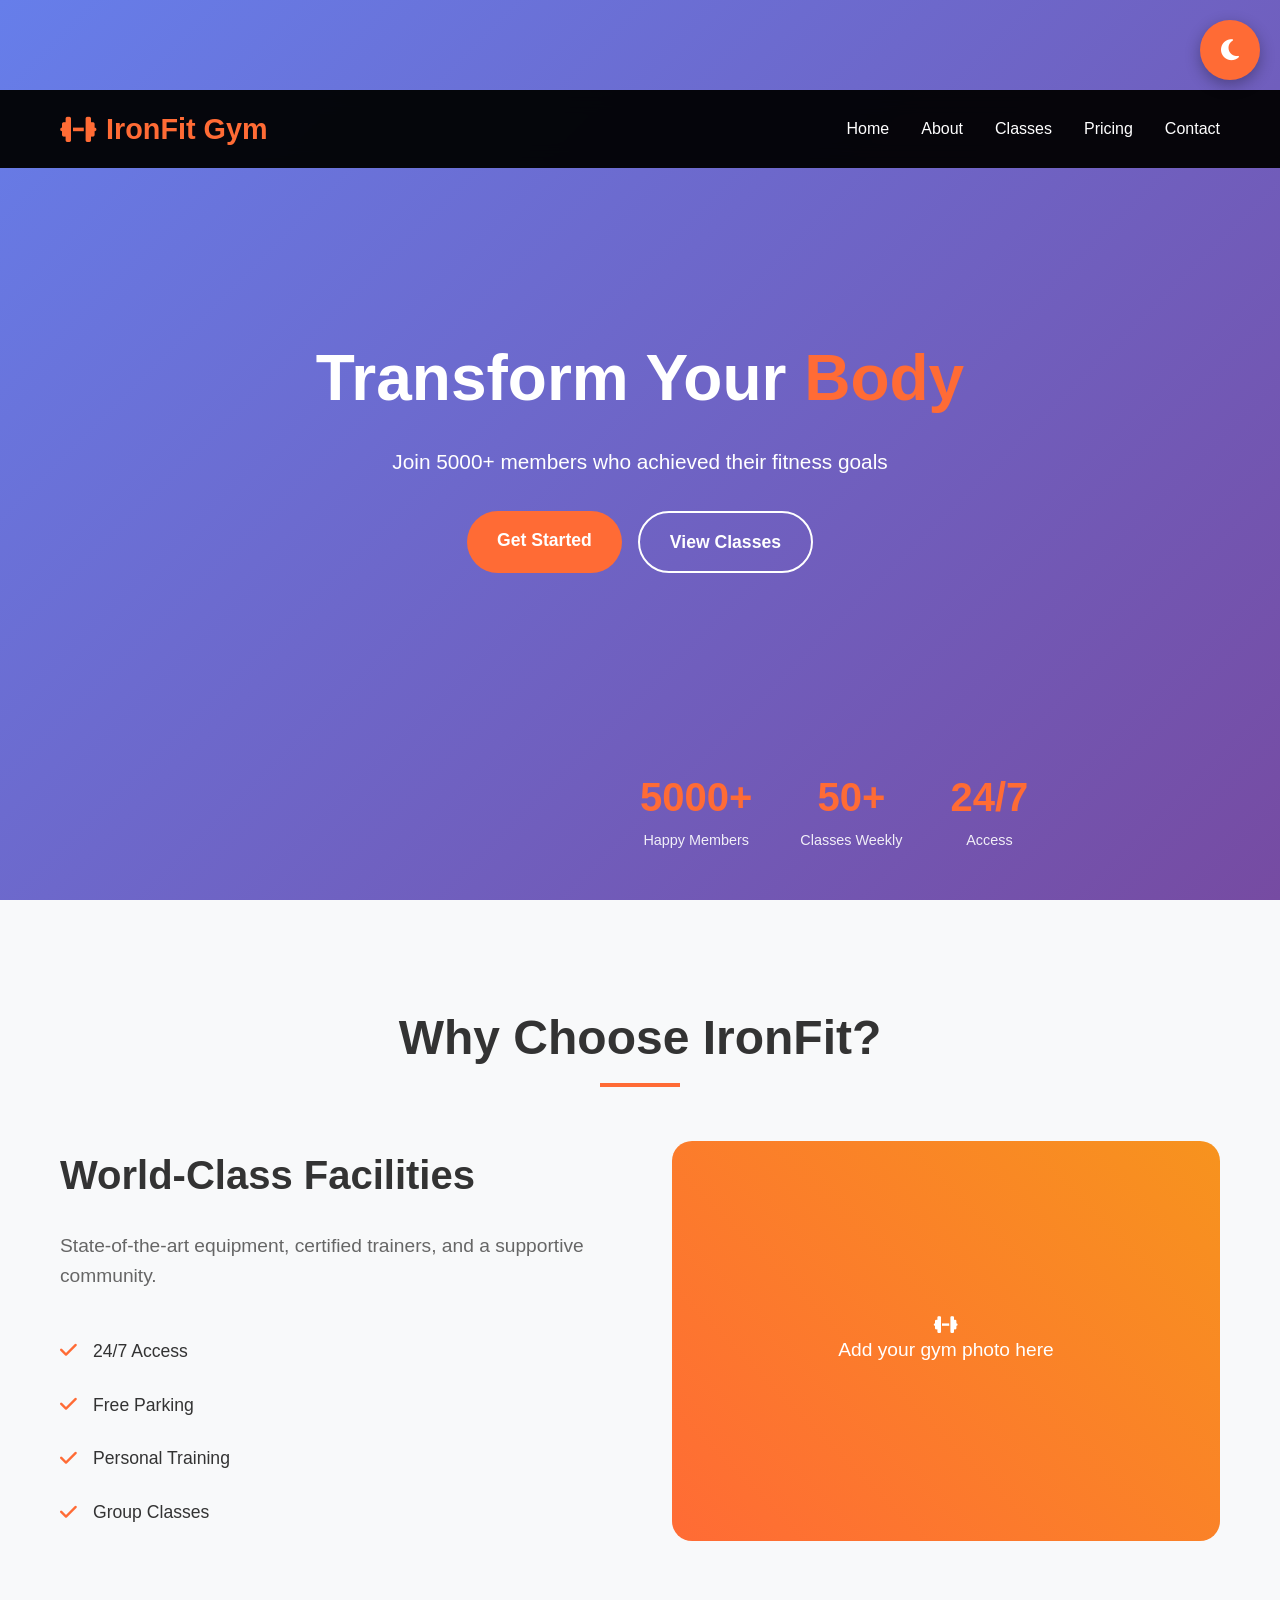
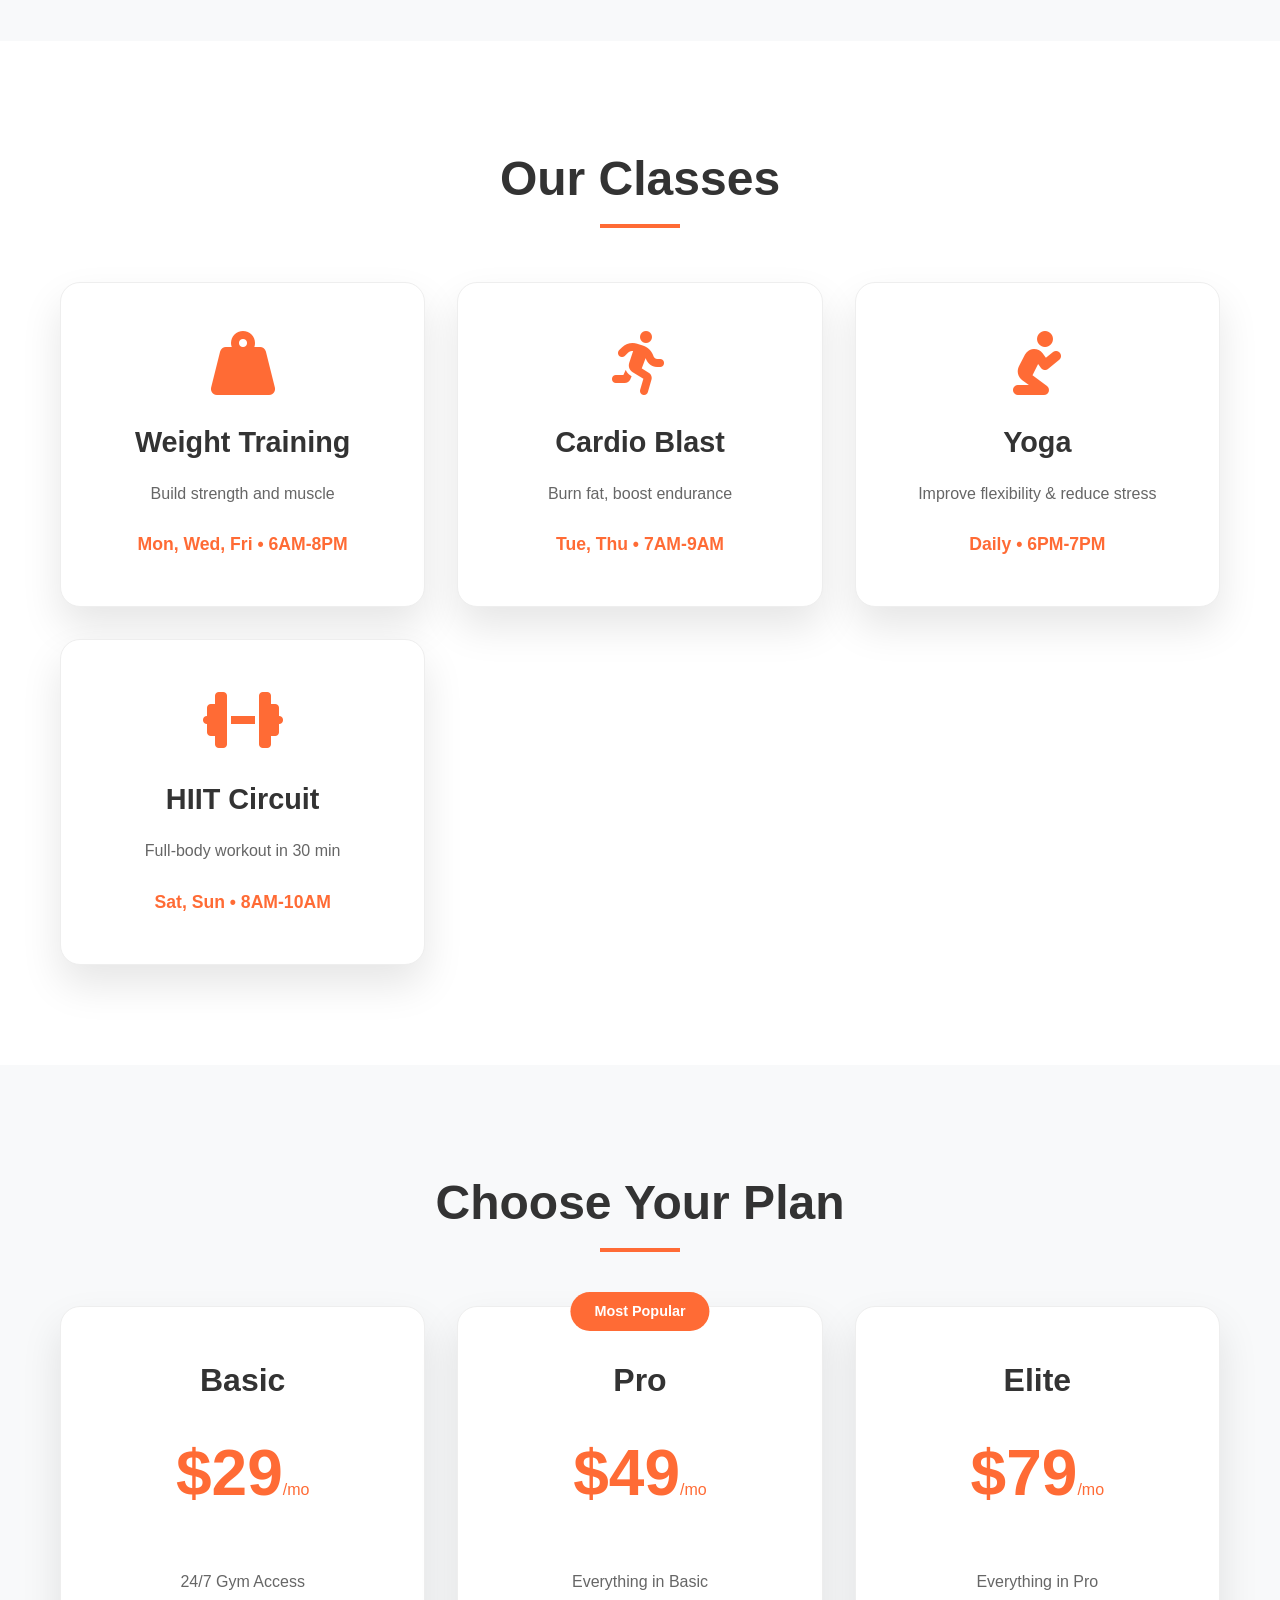
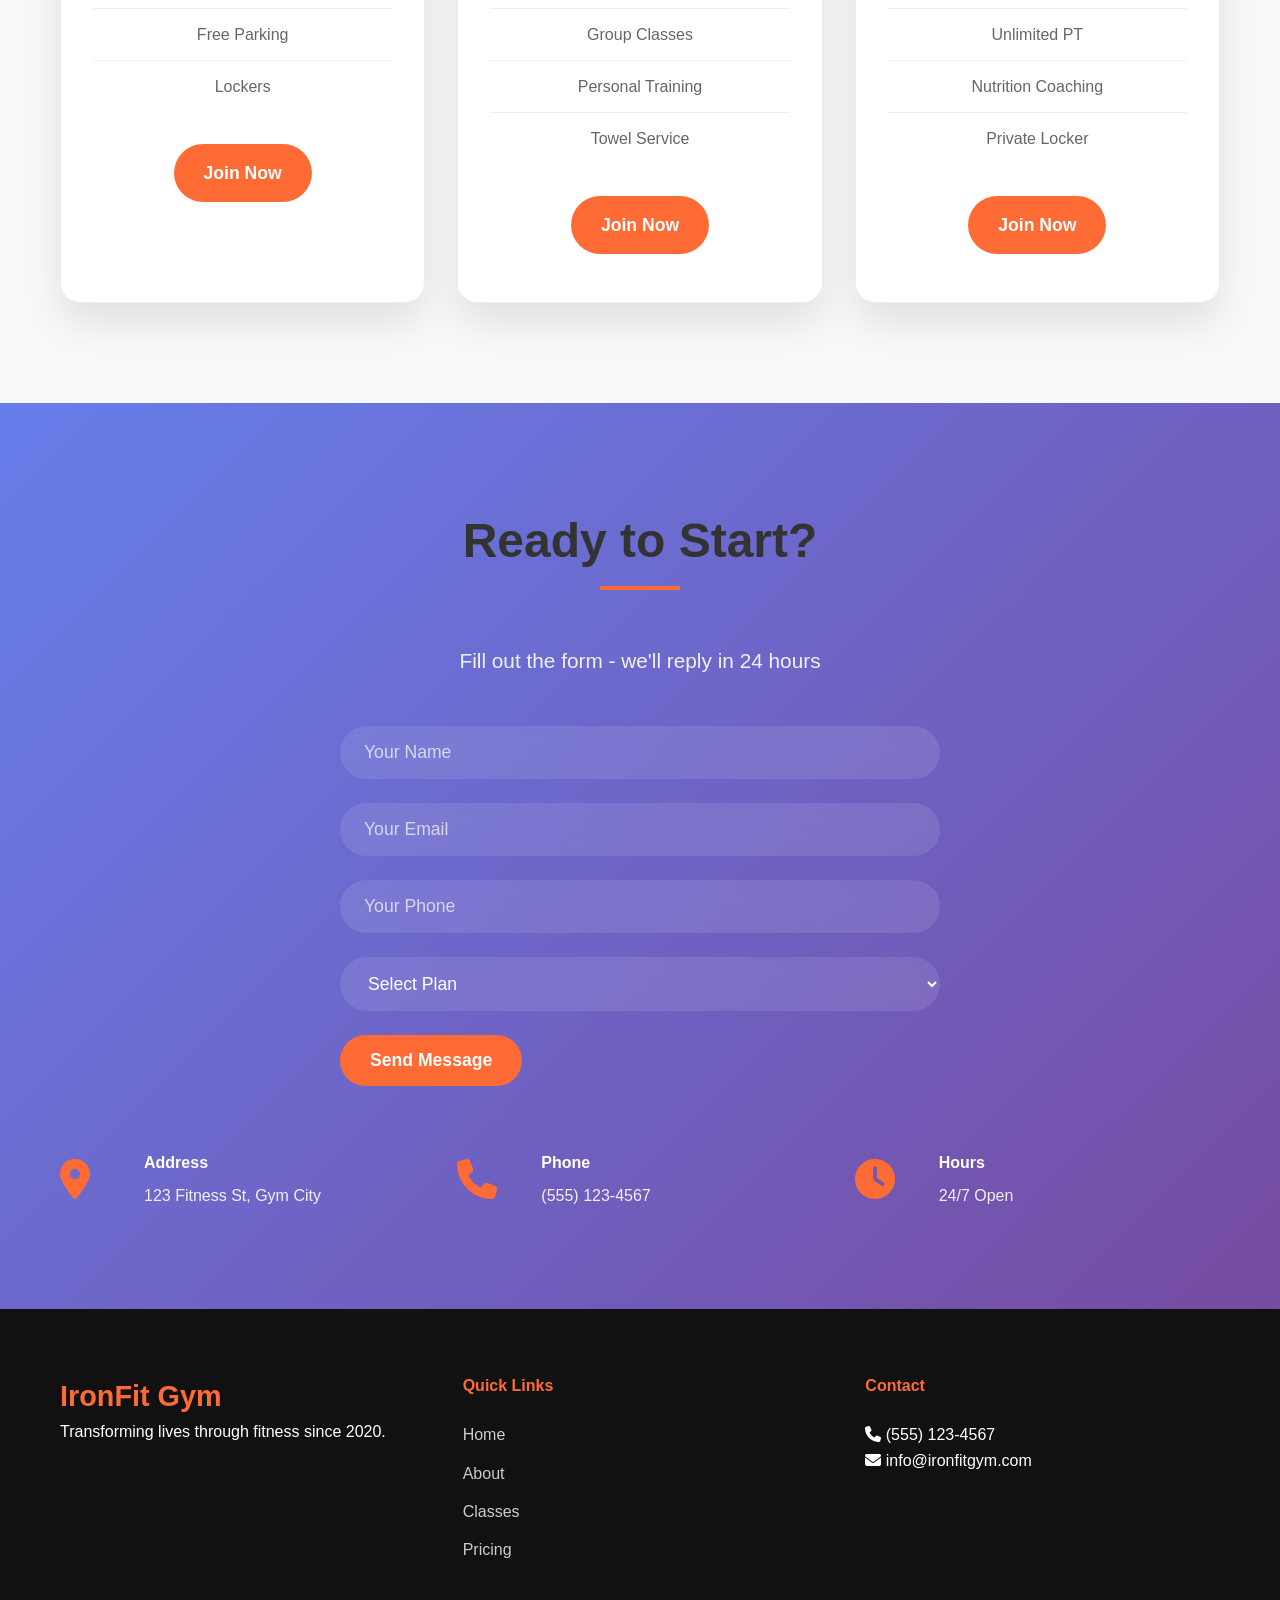
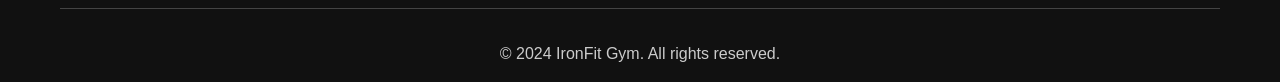
==== commit fa44f418: "Update index.html" ====
--- a/index.html
+++ b/index.html
@@ -6,109 +6,149 @@
     <title>IronFit Gym - Transform Your Body</title>
     <link rel="stylesheet" href="https://cdnjs.cloudflare.com/ajax/libs/font-awesome/6.5.1/css/all.min.css">
     <style>
+        :root {
+            --bg-primary: #ffffff;
+            --bg-secondary: #f8f9fa;
+            --text-primary: #333;
+            --text-secondary: #666;
+            --card-bg: #ffffff;
+            --border-color: #eee;
+            --accent: #ff6b35;
+            --hero-bg: linear-gradient(135deg, #667eea 0%, #764ba2 100%);
+            --navbar-bg: rgba(0,0,0,0.95);
+        }
+        [data-theme="dark"] {
+            --bg-primary: #1a1a1a;
+            --bg-secondary: #2a2a2a;
+            --text-primary: #ffffff;
+            --text-secondary: #cccccc;
+            --card-bg: #2d2d2d;
+            --border-color: #444;
+            --accent: #ff6b35;
+            --hero-bg: linear-gradient(135deg, #2c3e50 0%, #34495e 100%);
+            --navbar-bg: rgba(30,30,30,0.98);
+        }
+
         * { margin: 0; padding: 0; box-sizing: border-box; }
-        body { font-family: 'Arial', sans-serif; line-height: 1.6; color: #333; overflow-x: hidden; }
+        body { 
+            font-family: 'Arial', sans-serif; 
+            line-height: 1.6; 
+            color: var(--text-primary); 
+            background: var(--bg-primary);
+            overflow-x: hidden;
+            transition: all 0.3s ease;
+        }
         .container { max-width: 1200px; margin: 0 auto; padding: 0 20px; }
+
+        /* Dark Mode Toggle */
+        .theme-toggle {
+            position: fixed; top: 20px; right: 20px; z-index: 2000;
+            background: var(--accent); color: white; border: none;
+            width: 60px; height: 60px; border-radius: 50%; cursor: pointer;
+            font-size: 1.5rem; box-shadow: 0 5px 15px rgba(0,0,0,0.3);
+            transition: all 0.3s ease; display: flex; align-items: center; justify-content: center;
+        }
+        .theme-toggle:hover { transform: scale(1.1); box-shadow: 0 8px 25px rgba(0,0,0,0.4); }
+        .theme-toggle.active { background: #e55a2b; }
 
         /* Navigation */
         .navbar {
-            position: fixed; top: 0; width: 100%; background: rgba(0,0,0,0.95);
+            position: fixed; top: 90px; width: 100%; background: var(--navbar-bg);
             backdrop-filter: blur(10px); z-index: 1000; padding: 1rem 0; transition: all 0.3s ease;
         }
         .nav-container { max-width: 1200px; margin: 0 auto; padding: 0 20px; display: flex; justify-content: space-between; align-items: center; }
-        .nav-logo { font-size: 1.8rem; font-weight: bold; color: #ff6b35; display: flex; align-items: center; gap: 10px; }
+        .nav-logo { font-size: 1.8rem; font-weight: bold; color: var(--accent); display: flex; align-items: center; gap: 10px; }
         .nav-menu { display: flex; list-style: none; gap: 2rem; }
         .nav-link { color: white; text-decoration: none; font-weight: 500; transition: color 0.3s ease; }
-        .nav-link:hover { color: #ff6b35; }
+        .nav-link:hover { color: var(--accent); }
         .hamburger { display: none; flex-direction: column; cursor: pointer; }
         .bar { width: 25px; height: 3px; background: white; margin: 3px 0; transition: 0.3s; }
 
         /* Hero */
         .hero {
-            height: 100vh; background: linear-gradient(135deg, #667eea 0%, #764ba2 100%);
+            height: 100vh; background: var(--hero-bg);
             display: flex; flex-direction: column; justify-content: center; align-items: center;
             text-align: center; color: white; position: relative; overflow: hidden;
         }
         .hero-content h1 { font-size: 4rem; margin-bottom: 1rem; animation: fadeInUp 1s ease; }
-        .highlight { color: #ff6b35; }
+        .highlight { color: var(--accent); }
         .hero-content p { font-size: 1.3rem; margin-bottom: 2rem; animation: fadeInUp 1s ease 0.2s both; }
         .hero-buttons { display: flex; gap: 1rem; flex-wrap: wrap; justify-content: center; animation: fadeInUp 1s ease 0.4s both; }
         .btn {
             padding: 15px 30px; border: none; border-radius: 50px; font-size: 1.1rem;
             font-weight: bold; text-decoration: none; transition: all 0.3s ease; cursor: pointer; display: inline-block;
         }
-        .btn-primary { background: #ff6b35; color: white; }
+        .btn-primary { background: var(--accent); color: white; }
         .btn-primary:hover { background: #e55a2b; transform: translateY(-2px); }
         .btn-secondary { background: transparent; color: white; border: 2px solid white; }
-        .btn-secondary:hover { background: white; color: #667eea; }
+        .btn-secondary:hover { background: white; color: var(--hero-bg); }
         .hero-stats {
             position: absolute; bottom: 3rem; left: 50%; transform: translateX(-50%);
             display: flex; gap: 3rem; animation: fadeInUp 1s ease 0.6s both;
         }
-        .stat h3 { font-size: 2.5rem; color: #ff6b35; }
+        .stat h3 { font-size: 2.5rem; color: var(--accent); }
         .stat p { font-size: 0.9rem; opacity: 0.9; }
 
         /* Sections */
-        section { padding: 100px 0; }
+        section { padding: 100px 0; background: var(--bg-primary); }
         .section-title {
-            text-align: center; font-size: 3rem; margin-bottom: 4rem; color: #333; position: relative;
+            text-align: center; font-size: 3rem; margin-bottom: 4rem; color: var(--text-primary); position: relative;
         }
         .section-title::after {
             content: ''; position: absolute; bottom: -10px; left: 50%; transform: translateX(-50%);
-            width: 80px; height: 4px; background: #ff6b35;
+            width: 80px; height: 4px; background: var(--accent);
         }
 
         /* About */
-        .about { background: #f8f9fa; }
+        .about { background: var(--bg-secondary); }
         .about-grid { display: grid; grid-template-columns: 1fr 1fr; gap: 4rem; align-items: center; }
-        .about-text h3 { font-size: 2.5rem; color: #333; margin-bottom: 1.5rem; }
-        .about-text p { font-size: 1.2rem; margin-bottom: 2rem; color: #666; }
+        .about-text h3 { font-size: 2.5rem; color: var(--text-primary); margin-bottom: 1.5rem; }
+        .about-text p { font-size: 1.2rem; margin-bottom: 2rem; color: var(--text-secondary); }
         .about-text ul { list-style: none; }
-        .about-text li { padding: 0.8rem 0; font-size: 1.1rem; display: flex; align-items: center; gap: 1rem; color: #333; }
-        .about-text i { color: #ff6b35; font-size: 1.2rem; }
+        .about-text li { padding: 0.8rem 0; font-size: 1.1rem; display: flex; align-items: center; gap: 1rem; color: var(--text-primary); }
+        .about-text i { color: var(--accent); font-size: 1.2rem; }
         .image-placeholder {
-            height: 400px; background: linear-gradient(45deg, #ff6b35, #f7931e); border-radius: 20px;
+            height: 400px; background: linear-gradient(45deg, var(--accent), #f7931e); border-radius: 20px;
             display: flex; flex-direction: column; justify-content: center; align-items: center; color: white; font-size: 1.2rem;
         }
-        .image-placeholder i { font-size: 4rem; margin-bottom: 1rem; }
-
-        /* Classes - YOGA ICON FIXED */
-        .classes { background: white; }
+
+        /* Classes */
+        .classes { background: var(--bg-primary); }
         .classes-grid { display: grid; grid-template-columns: repeat(auto-fit, minmax(280px, 1fr)); gap: 2rem; }
         .class-card {
-            background: white; padding: 3rem 2rem; border-radius: 20px; box-shadow: 0 20px 40px rgba(0,0,0,0.1);
-            text-align: center; transition: all 0.3s ease; border-top: 5px solid transparent;
+            background: var(--card-bg); padding: 3rem 2rem; border-radius: 20px; box-shadow: 0 20px 40px rgba(0,0,0,0.1);
+            text-align: center; transition: all 0.3s ease; border-top: 5px solid transparent; border: 1px solid var(--border-color);
         }
         .class-card:hover {
-            transform: translateY(-10px); box-shadow: 0 30px 60px rgba(0,0,0,0.15); border-top-color: #ff6b35;
-        }
-        .class-card i { font-size: 4rem; color: #ff6b35; margin-bottom: 1.5rem; }
-        .class-card h3 { font-size: 1.8rem; margin-bottom: 1rem; color: #333; }
-        .class-card p { color: #666; margin-bottom: 1.5rem; }
-        .class-time { font-weight: bold; color: #ff6b35; font-size: 1.1rem; }
+            transform: translateY(-10px); box-shadow: 0 30px 60px rgba(0,0,0,0.15); border-top-color: var(--accent);
+        }
+        .class-card i { font-size: 4rem; color: var(--accent); margin-bottom: 1.5rem; }
+        .class-card h3 { font-size: 1.8rem; margin-bottom: 1rem; color: var(--text-primary); }
+        .class-card p { color: var(--text-secondary); margin-bottom: 1.5rem; }
+        .class-time { font-weight: bold; color: var(--accent); font-size: 1.1rem; }
 
         /* Pricing */
-        .pricing { background: #f8f9fa; }
+        .pricing { background: var(--bg-secondary); }
         .pricing-grid { display: grid; grid-template-columns: repeat(auto-fit, minmax(320px, 1fr)); gap: 2rem; }
         .price-card {
-            background: white; padding: 3rem 2rem; border-radius: 20px; box-shadow: 0 20px 40px rgba(0,0,0,0.1);
-            text-align: center; position: relative; transition: all 0.3s ease;
+            background: var(--card-bg); padding: 3rem 2rem; border-radius: 20px; box-shadow: 0 20px 40px rgba(0,0,0,0.1);
+            text-align: center; position: relative; transition: all 0.3s ease; border: 1px solid var(--border-color);
         }
         .price-card:hover { transform: translateY(-10px); }
         .popular-badge {
             position: absolute; top: -15px; left: 50%; transform: translateX(-50%);
-            background: #ff6b35; color: white; padding: 0.5rem 1.5rem; border-radius: 50px;
+            background: var(--accent); color: white; padding: 0.5rem 1.5rem; border-radius: 50px;
             font-weight: bold; font-size: 0.9rem;
         }
-        .price-card h3 { font-size: 2rem; color: #333; margin-bottom: 1rem; }
-        .price { font-size: 4rem; font-weight: bold; color: #ff6b35; margin-bottom: 2rem; }
+        .price-card h3 { font-size: 2rem; color: var(--text-primary); margin-bottom: 1rem; }
+        .price { font-size: 4rem; font-weight: bold; color: var(--accent); margin-bottom: 2rem; }
         .price span { font-size: 1rem; font-weight: normal; }
         .price-card ul { list-style: none; margin-bottom: 2rem; }
-        .price-card li { padding: 0.8rem 0; color: #666; border-bottom: 1px solid #eee; }
+        .price-card li { padding: 0.8rem 0; color: var(--text-secondary); border-bottom: 1px solid var(--border-color); }
         .price-card li:last-child { border-bottom: none; }
 
         /* Contact */
-        .contact { background: linear-gradient(135deg, #667eea 0%, #764ba2 100%); color: white; }
+        .contact { background: var(--hero-bg); color: white; }
         .contact-subtitle { text-align: center; font-size: 1.3rem; margin-bottom: 3rem; opacity: 0.9; }
         .contact-form { max-width: 600px; margin: 0 auto 4rem; }
         .form-group { margin-bottom: 1.5rem; }
@@ -120,31 +160,28 @@
         .form-group input:focus, .form-group select:focus { outline: none; box-shadow: 0 0 0 3px rgba(255,107,53,0.3); }
         .contact-info { display: grid; grid-template-columns: repeat(auto-fit, minmax(250px, 1fr)); gap: 2rem; }
         .info-item { display: flex; align-items: center; gap: 1.5rem; }
-        .info-item i { font-size: 2.5rem; color: #ff6b35; width: 60px; }
+        .info-item i { font-size: 2.5rem; color: var(--accent); width: 60px; }
         .info-item h4 { margin-bottom: 0.5rem; color: white; }
         .info-item p { color: rgba(255,255,255,0.9); }
 
         /* Footer */
-        .footer { background: #222; color: white; padding: 4rem 0 1rem; }
+        .footer { background: #111; color: white; padding: 4rem 0 1rem; }
         .footer-content { display: grid; grid-template-columns: repeat(auto-fit, minmax(250px, 1fr)); gap: 3rem; margin-bottom: 2rem; }
-        .footer-section h4 { margin-bottom: 1.5rem; color: #ff6b35; }
+        .footer-section h4 { margin-bottom: 1.5rem; color: var(--accent); }
         .footer-section ul { list-style: none; }
         .footer-section ul li { margin-bottom: 0.8rem; }
         .footer-section a { color: #ccc; text-decoration: none; transition: color 0.3s ease; }
-        .footer-section a:hover { color: #ff6b35; }
+        .footer-section a:hover { color: var(--accent); }
         .footer-bottom { text-align: center; padding-top: 2rem; border-top: 1px solid #444; color: #ccc; }
 
         /* Animations */
-        @keyframes fadeInUp {
-            from { opacity: 0; transform: translateY(30px); }
-            to { opacity: 1; transform: translateY(0); }
-        }
+        @keyframes fadeInUp { from { opacity: 0; transform: translateY(30px); } to { opacity: 1; transform: translateY(0); } }
 
         /* Responsive */
         @media (max-width: 768px) {
             .hamburger { display: flex; }
             .nav-menu {
-                position: fixed; left: -100%; top: 70px; flex-direction: column; background-color: rgba(0,0,0,0.95);
+                position: fixed; left: -100%; top: 160px; flex-direction: column; background-color: var(--navbar-bg);
                 width: 100%; text-align: center; transition: 0.3s; padding: 2rem 0;
             }
             .nav-menu.active { left: 0; }
@@ -153,14 +190,16 @@
             .hero-stats { flex-direction: column; gap: 1rem; bottom: 2rem; }
             .about-grid { grid-template-columns: 1fr; text-align: center; }
             .section-title { font-size: 2rem; }
-        }
-        @media (max-width: 480px) {
-            .hero h1 { font-size: 2rem; }
-            .stat h3 { font-size: 2rem; }
+            .theme-toggle { top: 15px; right: 15px; width: 50px; height: 50px; font-size: 1.2rem; }
         }
     </style>
 </head>
 <body>
+    <!-- Dark Mode Toggle Button -->
+    <button class="theme-toggle" id="themeToggle" title="Toggle Dark Mode">
+        <i class="fas fa-moon"></i>
+    </button>
+
     <!-- Navigation -->
     <nav class="navbar">
         <div class="nav-container">
@@ -222,7 +261,7 @@
         </div>
     </section>
 
-    <!-- Classes - YOGA ICON WORKING -->
+    <!-- Classes -->
     <section id="classes" class="classes">
         <div class="container">
             <h2 class="section-title">Our Classes</h2>
@@ -240,7 +279,7 @@
                     <span class="class-time">Tue, Thu • 7AM-9AM</span>
                 </div>
                 <div class="class-card">
-                    <i class="fas fa-person-praying"></i> <!-- 🧘 YOGA ICON FIXED -->
+                    <i class="fas fa-person-praying"></i> <!-- 🧘 YOGA ICON -->
                     <h3>Yoga</h3>
                     <p>Improve flexibility & reduce stress</p>
                     <span class="class-time">Daily • 6PM-7PM</span>
@@ -361,6 +400,32 @@
     </footer>
 
     <script>
+        // Dark Mode Toggle
+        const themeToggle = document.getElementById('themeToggle');
+        const body = document.body;
+        
+        // Check for saved theme
+        if (localStorage.getItem('theme') === 'dark' || 
+            (!localStorage.getItem('theme') && window.matchMedia('(prefers-color-scheme: dark)').matches)) {
+            body.setAttribute('data-theme', 'dark');
+            themeToggle.innerHTML = '<i class="fas fa-sun"></i>';
+            themeToggle.classList.add('active');
+        }
+
+        themeToggle.addEventListener('click', () => {
+            if (body.getAttribute('data-theme') === 'dark') {
+                body.setAttribute('data-theme', 'light');
+                themeToggle.innerHTML = '<i class="fas fa-moon"></i>';
+                themeToggle.classList.remove('active');
+                localStorage.setItem('theme', 'light');
+            } else {
+                body.setAttribute('data-theme', 'dark');
+                themeToggle.innerHTML = '<i class="fas fa-sun"></i>';
+                themeToggle.classList.add('active');
+                localStorage.setItem('theme', 'dark');
+            }
+        });
+
         // Mobile menu
         document.querySelector('.hamburger').addEventListener('click', () => {
             document.querySelector('.hamburger').classList.toggle('active');
@@ -377,7 +442,8 @@
 
         // Navbar scroll effect
         window.addEventListener('scroll', () => {
-            document.querySelector('.navbar').style.background = window.scrollY > 100 ? 'rgba(0,0,0,0.98)' : 'rgba(0,0,0,0.95)';
+            document.querySelector('.navbar').style.background = 
+                window.scrollY > 100 ? 'rgba(0,0,0,0.98)' : 'var(--navbar-bg)';
         });
 
         // Contact form
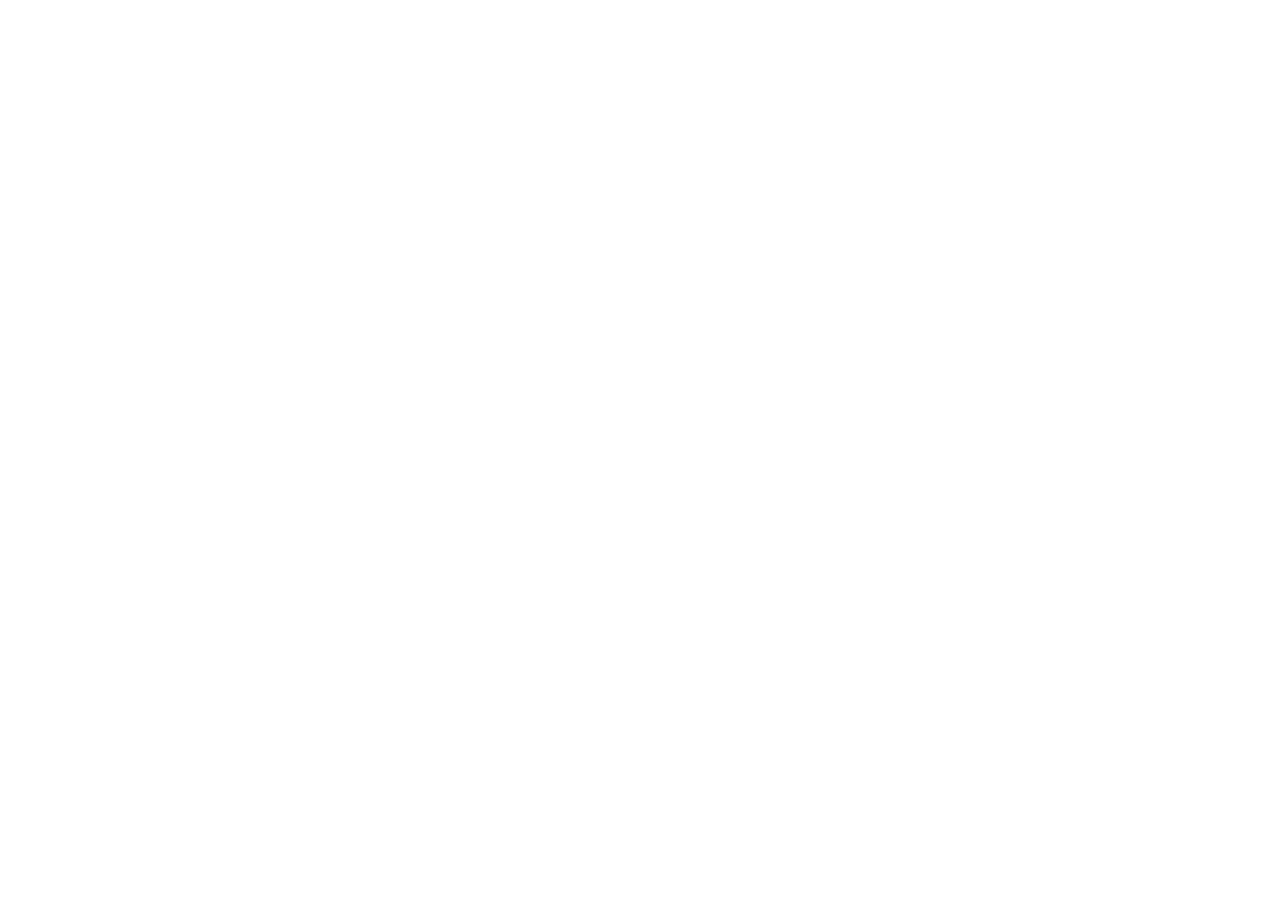
==== commit 9601bece: "Update index.html" ====
--- a/index.html
+++ b/index.html
@@ -40,27 +40,28 @@
         }
         .container { max-width: 1200px; margin: 0 auto; padding: 0 20px; }
 
-        /* Dark Mode Toggle */
-        .theme-toggle {
-            position: fixed; top: 20px; right: 20px; z-index: 2000;
-            background: var(--accent); color: white; border: none;
-            width: 60px; height: 60px; border-radius: 50%; cursor: pointer;
-            font-size: 1.5rem; box-shadow: 0 5px 15px rgba(0,0,0,0.3);
-            transition: all 0.3s ease; display: flex; align-items: center; justify-content: center;
-        }
-        .theme-toggle:hover { transform: scale(1.1); box-shadow: 0 8px 25px rgba(0,0,0,0.4); }
-        .theme-toggle.active { background: #e55a2b; }
-
         /* Navigation */
         .navbar {
-            position: fixed; top: 90px; width: 100%; background: var(--navbar-bg);
+            position: fixed; top: 0; width: 100%; background: var(--navbar-bg);
             backdrop-filter: blur(10px); z-index: 1000; padding: 1rem 0; transition: all 0.3s ease;
         }
         .nav-container { max-width: 1200px; margin: 0 auto; padding: 0 20px; display: flex; justify-content: space-between; align-items: center; }
         .nav-logo { font-size: 1.8rem; font-weight: bold; color: var(--accent); display: flex; align-items: center; gap: 10px; }
-        .nav-menu { display: flex; list-style: none; gap: 2rem; }
-        .nav-link { color: white; text-decoration: none; font-weight: 500; transition: color 0.3s ease; }
-        .nav-link:hover { color: var(--accent); }
+        .nav-menu { display: flex; list-style: none; gap: 1.5rem; align-items: center; }
+        .nav-link { color: white; text-decoration: none; font-weight: 500; transition: color 0.3s ease; padding: 0.5rem 1rem; border-radius: 20px; }
+        .nav-link:hover { color: var(--accent); background: rgba(255,255,255,0.1); }
+        
+        /* Dark Mode Button in Navbar */
+        .theme-toggle {
+            background: var(--accent); color: white; border: none; padding: 0.7rem;
+            width: 45px; height: 45px; border-radius: 50%; cursor: pointer; font-size: 1.1rem;
+            transition: all 0.3s ease; display: flex; align-items: center; justify-content: center;
+            box-shadow: 0 4px 12px rgba(0,0,0,0.3); margin-left: 1rem;
+        }
+        .theme-toggle:hover { transform: scale(1.1); box-shadow: 0 6px 20px rgba(0,0,0,0.4); }
+        .theme-toggle.active { background: #e55a2b; }
+
+        .nav-right { display: flex; align-items: center; gap: 1rem; }
         .hamburger { display: none; flex-direction: column; cursor: pointer; }
         .bar { width: 25px; height: 3px; background: white; margin: 3px 0; transition: 0.3s; }
 
@@ -95,385 +96,4 @@
             text-align: center; font-size: 3rem; margin-bottom: 4rem; color: var(--text-primary); position: relative;
         }
         .section-title::after {
-            content: ''; position: absolute; bottom: -10px; left: 50%; transform: translateX(-50%);
-            width: 80px; height: 4px; background: var(--accent);
-        }
-
-        /* About */
-        .about { background: var(--bg-secondary); }
-        .about-grid { display: grid; grid-template-columns: 1fr 1fr; gap: 4rem; align-items: center; }
-        .about-text h3 { font-size: 2.5rem; color: var(--text-primary); margin-bottom: 1.5rem; }
-        .about-text p { font-size: 1.2rem; margin-bottom: 2rem; color: var(--text-secondary); }
-        .about-text ul { list-style: none; }
-        .about-text li { padding: 0.8rem 0; font-size: 1.1rem; display: flex; align-items: center; gap: 1rem; color: var(--text-primary); }
-        .about-text i { color: var(--accent); font-size: 1.2rem; }
-        .image-placeholder {
-            height: 400px; background: linear-gradient(45deg, var(--accent), #f7931e); border-radius: 20px;
-            display: flex; flex-direction: column; justify-content: center; align-items: center; color: white; font-size: 1.2rem;
-        }
-
-        /* Classes */
-        .classes { background: var(--bg-primary); }
-        .classes-grid { display: grid; grid-template-columns: repeat(auto-fit, minmax(280px, 1fr)); gap: 2rem; }
-        .class-card {
-            background: var(--card-bg); padding: 3rem 2rem; border-radius: 20px; box-shadow: 0 20px 40px rgba(0,0,0,0.1);
-            text-align: center; transition: all 0.3s ease; border-top: 5px solid transparent; border: 1px solid var(--border-color);
-        }
-        .class-card:hover {
-            transform: translateY(-10px); box-shadow: 0 30px 60px rgba(0,0,0,0.15); border-top-color: var(--accent);
-        }
-        .class-card i { font-size: 4rem; color: var(--accent); margin-bottom: 1.5rem; }
-        .class-card h3 { font-size: 1.8rem; margin-bottom: 1rem; color: var(--text-primary); }
-        .class-card p { color: var(--text-secondary); margin-bottom: 1.5rem; }
-        .class-time { font-weight: bold; color: var(--accent); font-size: 1.1rem; }
-
-        /* Pricing */
-        .pricing { background: var(--bg-secondary); }
-        .pricing-grid { display: grid; grid-template-columns: repeat(auto-fit, minmax(320px, 1fr)); gap: 2rem; }
-        .price-card {
-            background: var(--card-bg); padding: 3rem 2rem; border-radius: 20px; box-shadow: 0 20px 40px rgba(0,0,0,0.1);
-            text-align: center; position: relative; transition: all 0.3s ease; border: 1px solid var(--border-color);
-        }
-        .price-card:hover { transform: translateY(-10px); }
-        .popular-badge {
-            position: absolute; top: -15px; left: 50%; transform: translateX(-50%);
-            background: var(--accent); color: white; padding: 0.5rem 1.5rem; border-radius: 50px;
-            font-weight: bold; font-size: 0.9rem;
-        }
-        .price-card h3 { font-size: 2rem; color: var(--text-primary); margin-bottom: 1rem; }
-        .price { font-size: 4rem; font-weight: bold; color: var(--accent); margin-bottom: 2rem; }
-        .price span { font-size: 1rem; font-weight: normal; }
-        .price-card ul { list-style: none; margin-bottom: 2rem; }
-        .price-card li { padding: 0.8rem 0; color: var(--text-secondary); border-bottom: 1px solid var(--border-color); }
-        .price-card li:last-child { border-bottom: none; }
-
-        /* Contact */
-        .contact { background: var(--hero-bg); color: white; }
-        .contact-subtitle { text-align: center; font-size: 1.3rem; margin-bottom: 3rem; opacity: 0.9; }
-        .contact-form { max-width: 600px; margin: 0 auto 4rem; }
-        .form-group { margin-bottom: 1.5rem; }
-        .form-group input, .form-group select {
-            width: 100%; padding: 1rem 1.5rem; border: none; border-radius: 50px; font-size: 1.1rem;
-            background: rgba(255,255,255,0.1); color: white; backdrop-filter: blur(10px);
-        }
-        .form-group input::placeholder { color: rgba(255,255,255,0.7); }
-        .form-group input:focus, .form-group select:focus { outline: none; box-shadow: 0 0 0 3px rgba(255,107,53,0.3); }
-        .contact-info { display: grid; grid-template-columns: repeat(auto-fit, minmax(250px, 1fr)); gap: 2rem; }
-        .info-item { display: flex; align-items: center; gap: 1.5rem; }
-        .info-item i { font-size: 2.5rem; color: var(--accent); width: 60px; }
-        .info-item h4 { margin-bottom: 0.5rem; color: white; }
-        .info-item p { color: rgba(255,255,255,0.9); }
-
-        /* Footer */
-        .footer { background: #111; color: white; padding: 4rem 0 1rem; }
-        .footer-content { display: grid; grid-template-columns: repeat(auto-fit, minmax(250px, 1fr)); gap: 3rem; margin-bottom: 2rem; }
-        .footer-section h4 { margin-bottom: 1.5rem; color: var(--accent); }
-        .footer-section ul { list-style: none; }
-        .footer-section ul li { margin-bottom: 0.8rem; }
-        .footer-section a { color: #ccc; text-decoration: none; transition: color 0.3s ease; }
-        .footer-section a:hover { color: var(--accent); }
-        .footer-bottom { text-align: center; padding-top: 2rem; border-top: 1px solid #444; color: #ccc; }
-
-        /* Animations */
-        @keyframes fadeInUp { from { opacity: 0; transform: translateY(30px); } to { opacity: 1; transform: translateY(0); } }
-
-        /* Responsive */
-        @media (max-width: 768px) {
-            .hamburger { display: flex; }
-            .nav-menu {
-                position: fixed; left: -100%; top: 160px; flex-direction: column; background-color: var(--navbar-bg);
-                width: 100%; text-align: center; transition: 0.3s; padding: 2rem 0;
-            }
-            .nav-menu.active { left: 0; }
-            .hero h1 { font-size: 2.5rem; }
-            .hero-buttons { flex-direction: column; align-items: center; }
-            .hero-stats { flex-direction: column; gap: 1rem; bottom: 2rem; }
-            .about-grid { grid-template-columns: 1fr; text-align: center; }
-            .section-title { font-size: 2rem; }
-            .theme-toggle { top: 15px; right: 15px; width: 50px; height: 50px; font-size: 1.2rem; }
-        }
-    </style>
-</head>
-<body>
-    <!-- Dark Mode Toggle Button -->
-    <button class="theme-toggle" id="themeToggle" title="Toggle Dark Mode">
-        <i class="fas fa-moon"></i>
-    </button>
-
-    <!-- Navigation -->
-    <nav class="navbar">
-        <div class="nav-container">
-            <div class="nav-logo">
-                <i class="fas fa-dumbbell"></i> IronFit Gym
-            </div>
-            <ul class="nav-menu">
-                <li><a href="#home" class="nav-link">Home</a></li>
-                <li><a href="#about" class="nav-link">About</a></li>
-                <li><a href="#classes" class="nav-link">Classes</a></li>
-                <li><a href="#pricing" class="nav-link">Pricing</a></li>
-                <li><a href="#contact" class="nav-link">Contact</a></li>
-            </ul>
-            <div class="hamburger">
-                <span class="bar"></span><span class="bar"></span><span class="bar"></span>
-            </div>
-        </div>
-    </nav>
-
-    <!-- Hero -->
-    <section id="home" class="hero">
-        <div class="hero-content">
-            <h1>Transform Your <span class="highlight">Body</span></h1>
-            <p>Join 5000+ members who achieved their fitness goals</p>
-            <div class="hero-buttons">
-                <a href="#pricing" class="btn btn-primary">Get Started</a>
-                <a href="#classes" class="btn btn-secondary">View Classes</a>
-            </div>
-        </div>
-        <div class="hero-stats">
-            <div class="stat"><h3>5000+</h3><p>Happy Members</p></div>
-            <div class="stat"><h3>50+</h3><p>Classes Weekly</p></div>
-            <div class="stat"><h3>24/7</h3><p>Access</p></div>
-        </div>
-    </section>
-
-    <!-- About -->
-    <section id="about" class="about">
-        <div class="container">
-            <h2 class="section-title">Why Choose IronFit?</h2>
-            <div class="about-grid">
-                <div class="about-text">
-                    <h3>World-Class Facilities</h3>
-                    <p>State-of-the-art equipment, certified trainers, and a supportive community.</p>
-                    <ul>
-                        <li><i class="fas fa-check"></i> 24/7 Access</li>
-                        <li><i class="fas fa-check"></i> Free Parking</li>
-                        <li><i class="fas fa-check"></i> Personal Training</li>
-                        <li><i class="fas fa-check"></i> Group Classes</li>
-                    </ul>
-                </div>
-                <div class="about-image">
-                    <div class="image-placeholder">
-                        <i class="fas fa-dumbbell"></i>
-                        <p>Add your gym photo here</p>
-                    </div>
-                </div>
-            </div>
-        </div>
-    </section>
-
-    <!-- Classes -->
-    <section id="classes" class="classes">
-        <div class="container">
-            <h2 class="section-title">Our Classes</h2>
-            <div class="classes-grid">
-                <div class="class-card">
-                    <i class="fas fa-weight-hanging"></i>
-                    <h3>Weight Training</h3>
-                    <p>Build strength and muscle</p>
-                    <span class="class-time">Mon, Wed, Fri • 6AM-8PM</span>
-                </div>
-                <div class="class-card">
-                    <i class="fas fa-running"></i>
-                    <h3>Cardio Blast</h3>
-                    <p>Burn fat, boost endurance</p>
-                    <span class="class-time">Tue, Thu • 7AM-9AM</span>
-                </div>
-                <div class="class-card">
-                    <i class="fas fa-person-praying"></i> <!-- 🧘 YOGA ICON -->
-                    <h3>Yoga</h3>
-                    <p>Improve flexibility & reduce stress</p>
-                    <span class="class-time">Daily • 6PM-7PM</span>
-                </div>
-                <div class="class-card">
-                    <i class="fas fa-dumbbell"></i>
-                    <h3>HIIT Circuit</h3>
-                    <p>Full-body workout in 30 min</p>
-                    <span class="class-time">Sat, Sun • 8AM-10AM</span>
-                </div>
-            </div>
-        </div>
-    </section>
-
-    <!-- Pricing -->
-    <section id="pricing" class="pricing">
-        <div class="container">
-            <h2 class="section-title">Choose Your Plan</h2>
-            <div class="pricing-grid">
-                <div class="price-card">
-                    <h3>Basic</h3>
-                    <div class="price">$29<span>/mo</span></div>
-                    <ul>
-                        <li>24/7 Gym Access</li>
-                        <li>Free Parking</li>
-                        <li>Lockers</li>
-                    </ul>
-                    <a href="#contact" class="btn btn-primary">Join Now</a>
-                </div>
-                <div class="price-card popular">
-                    <div class="popular-badge">Most Popular</div>
-                    <h3>Pro</h3>
-                    <div class="price">$49<span>/mo</span></div>
-                    <ul>
-                        <li>Everything in Basic</li>
-                        <li>Group Classes</li>
-                        <li>Personal Training</li>
-                        <li>Towel Service</li>
-                    </ul>
-                    <a href="#contact" class="btn btn-primary">Join Now</a>
-                </div>
-                <div class="price-card">
-                    <h3>Elite</h3>
-                    <div class="price">$79<span>/mo</span></div>
-                    <ul>
-                        <li>Everything in Pro</li>
-                        <li>Unlimited PT</li>
-                        <li>Nutrition Coaching</li>
-                        <li>Private Locker</li>
-                    </ul>
-                    <a href="#contact" class="btn btn-primary">Join Now</a>
-                </div>
-            </div>
-        </div>
-    </section>
-
-    <!-- Contact -->
-    <section id="contact" class="contact">
-        <div class="container">
-            <h2 class="section-title">Ready to Start?</h2>
-            <p class="contact-subtitle">Fill out the form - we'll reply in 24 hours</p>
-            <form class="contact-form" id="contactForm">
-                <div class="form-group"><input type="text" id="name" placeholder="Your Name" required></div>
-                <div class="form-group"><input type="email" id="email" placeholder="Your Email" required></div>
-                <div class="form-group"><input type="tel" id="phone" placeholder="Your Phone"></div>
-                <div class="form-group">
-                    <select id="plan" required>
-                        <option value="">Select Plan</option>
-                        <option value="basic">Basic ($29/mo)</option>
-                        <option value="pro">Pro ($49/mo)</option>
-                        <option value="elite">Elite ($79/mo)</option>
-                    </select>
-                </div>
-                <button type="submit" class="btn btn-primary">Send Message</button>
-            </form>
-            <div class="contact-info">
-                <div class="info-item">
-                    <i class="fas fa-map-marker-alt"></i>
-                    <div><h4>Address</h4><p>123 Fitness St, Gym City</p></div>
-                </div>
-                <div class="info-item">
-                    <i class="fas fa-phone"></i>
-                    <div><h4>Phone</h4><p>(555) 123-4567</p></div>
-                </div>
-                <div class="info-item">
-                    <i class="fas fa-clock"></i>
-                    <div><h4>Hours</h4><p>24/7 Open</p></div>
-                </div>
-            </div>
-        </div>
-    </section>
-
-    <!-- Footer -->
-    <footer class="footer">
-        <div class="container">
-            <div class="footer-content">
-                <div class="footer-section">
-                    <div class="nav-logo">IronFit Gym</div>
-                    <p>Transforming lives through fitness since 2020.</p>
-                </div>
-                <div class="footer-section">
-                    <h4>Quick Links</h4>
-                    <ul>
-                        <li><a href="#home">Home</a></li>
-                        <li><a href="#about">About</a></li>
-                        <li><a href="#classes">Classes</a></li>
-                        <li><a href="#pricing">Pricing</a></li>
-                    </ul>
-                </div>
-                <div class="footer-section">
-                    <h4>Contact</h4>
-                    <p><i class="fas fa-phone"></i> (555) 123-4567</p>
-                    <p><i class="fas fa-envelope"></i> info@ironfitgym.com</p>
-                </div>
-            </div>
-            <div class="footer-bottom">&copy; 2024 IronFit Gym. All rights reserved.</div>
-        </div>
-    </footer>
-
-    <script>
-        // Dark Mode Toggle
-        const themeToggle = document.getElementById('themeToggle');
-        const body = document.body;
-        
-        // Check for saved theme
-        if (localStorage.getItem('theme') === 'dark' || 
-            (!localStorage.getItem('theme') && window.matchMedia('(prefers-color-scheme: dark)').matches)) {
-            body.setAttribute('data-theme', 'dark');
-            themeToggle.innerHTML = '<i class="fas fa-sun"></i>';
-            themeToggle.classList.add('active');
-        }
-
-        themeToggle.addEventListener('click', () => {
-            if (body.getAttribute('data-theme') === 'dark') {
-                body.setAttribute('data-theme', 'light');
-                themeToggle.innerHTML = '<i class="fas fa-moon"></i>';
-                themeToggle.classList.remove('active');
-                localStorage.setItem('theme', 'light');
-            } else {
-                body.setAttribute('data-theme', 'dark');
-                themeToggle.innerHTML = '<i class="fas fa-sun"></i>';
-                themeToggle.classList.add('active');
-                localStorage.setItem('theme', 'dark');
-            }
-        });
-
-        // Mobile menu
-        document.querySelector('.hamburger').addEventListener('click', () => {
-            document.querySelector('.hamburger').classList.toggle('active');
-            document.querySelector('.nav-menu').classList.toggle('active');
-        });
-
-        // Smooth scroll
-        document.querySelectorAll('a[href^="#"]').forEach(anchor => {
-            anchor.addEventListener('click', function (e) {
-                e.preventDefault();
-                document.querySelector(this.getAttribute('href')).scrollIntoView({ behavior: 'smooth' });
-            });
-        });
-
-        // Navbar scroll effect
-        window.addEventListener('scroll', () => {
-            document.querySelector('.navbar').style.background = 
-                window.scrollY > 100 ? 'rgba(0,0,0,0.98)' : 'var(--navbar-bg)';
-        });
-
-        // Contact form
-        document.getElementById('contactForm').addEventListener('submit', function(e) {
-            e.preventDefault();
-            const name = document.getElementById('name').value;
-            const plan = document.getElementById('plan').value;
-            alert(`Thanks ${name}! We'll contact you about ${plan} plan soon!`);
-            this.reset();
-        });
-
-        // Scroll animations
-        const observer = new IntersectionObserver(entries => {
-            entries.forEach(entry => {
-                if (entry.isIntersecting) {
-                    entry.target.style.opacity = '1';
-                    entry.target.style.transform = 'translateY(0)';
-                }
-            });
-        });
-        document.querySelectorAll('section').forEach(section => {
-            section.style.opacity = '0'; section.style.transform = 'translateY(30px)';
-            section.style.transition = 'all 0.6s ease'; observer.observe(section);
-        });
-
-        // Hover effects
-        document.querySelectorAll('.price-card, .class-card').forEach(card => {
-            card.addEventListener('mouseenter', () => card.style.transform = 'translateY(-10px)');
-            card.addEventListener('mouseleave', () => card.style.transform = 'translateY(0)');
-        });
-    </script>
-</body>
-</html>
+            content: ''; position: absolute; bottom: -10px; left: 50%; transform:
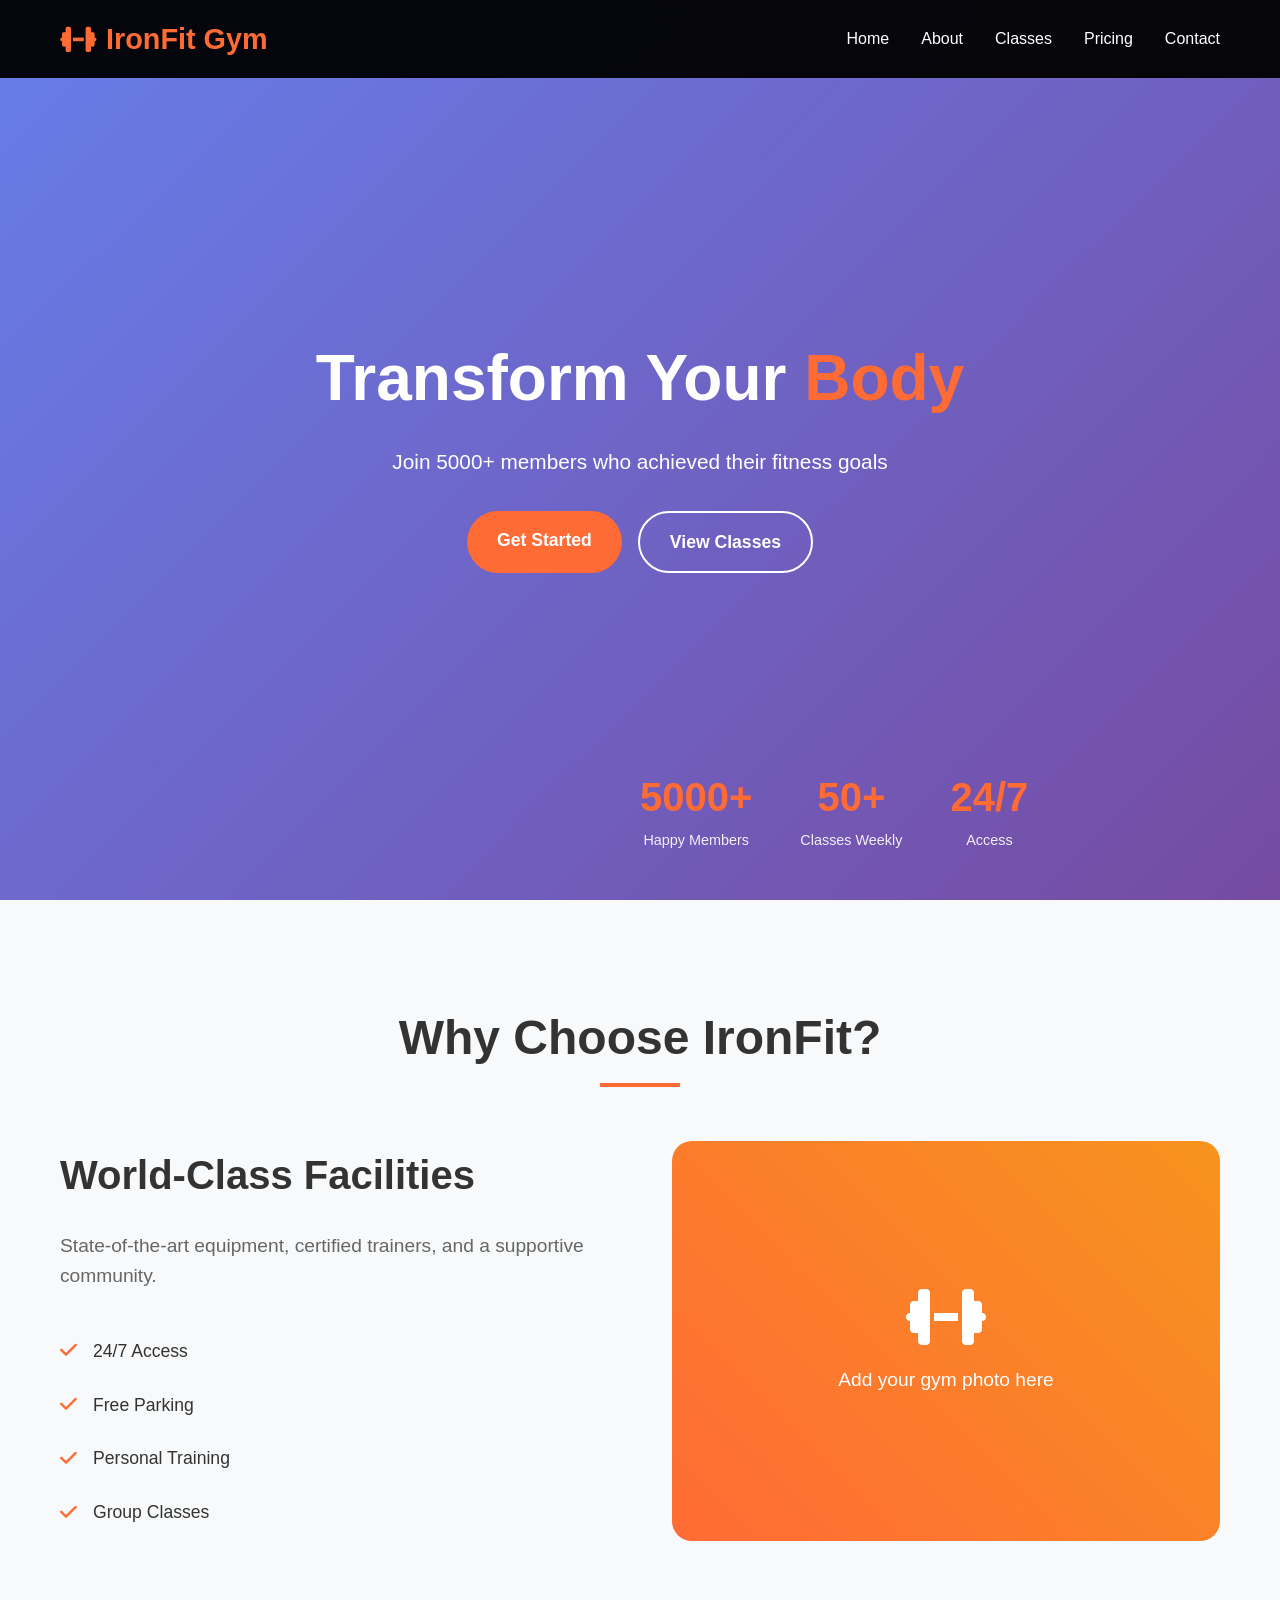
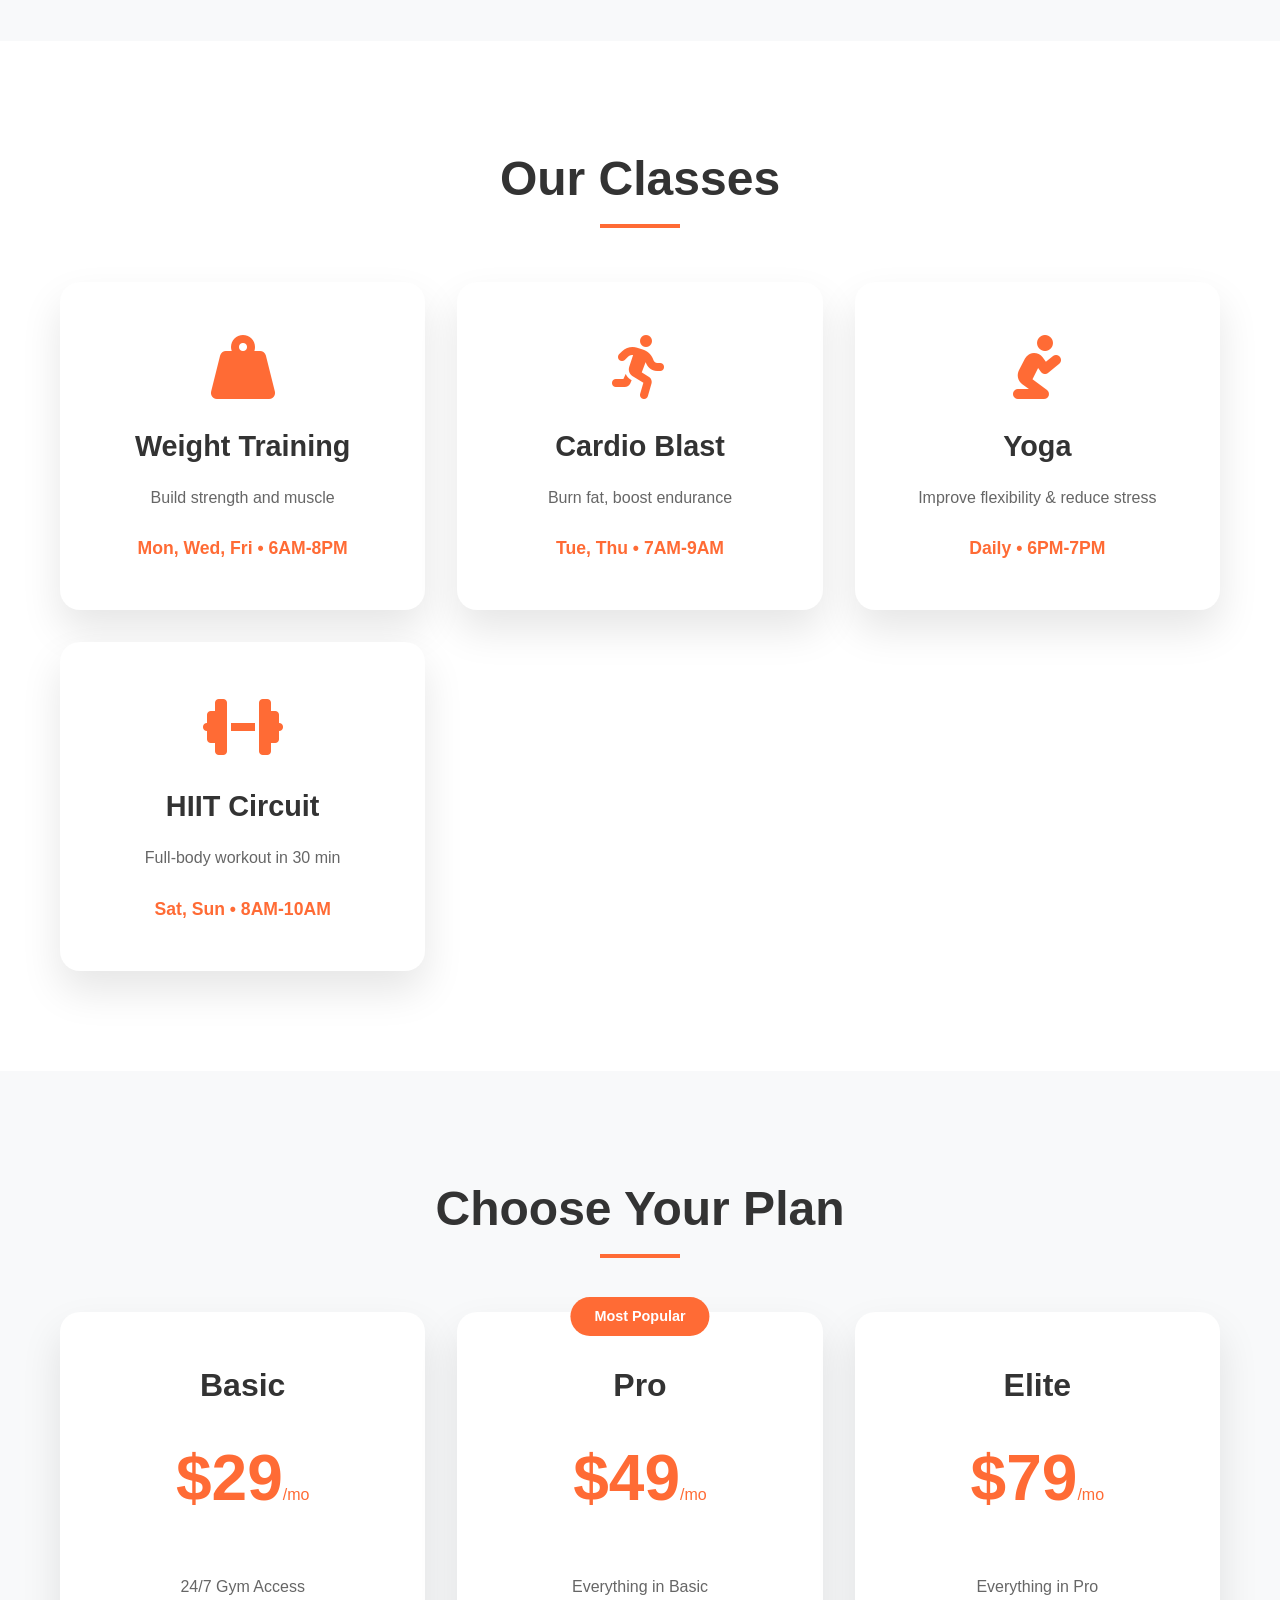
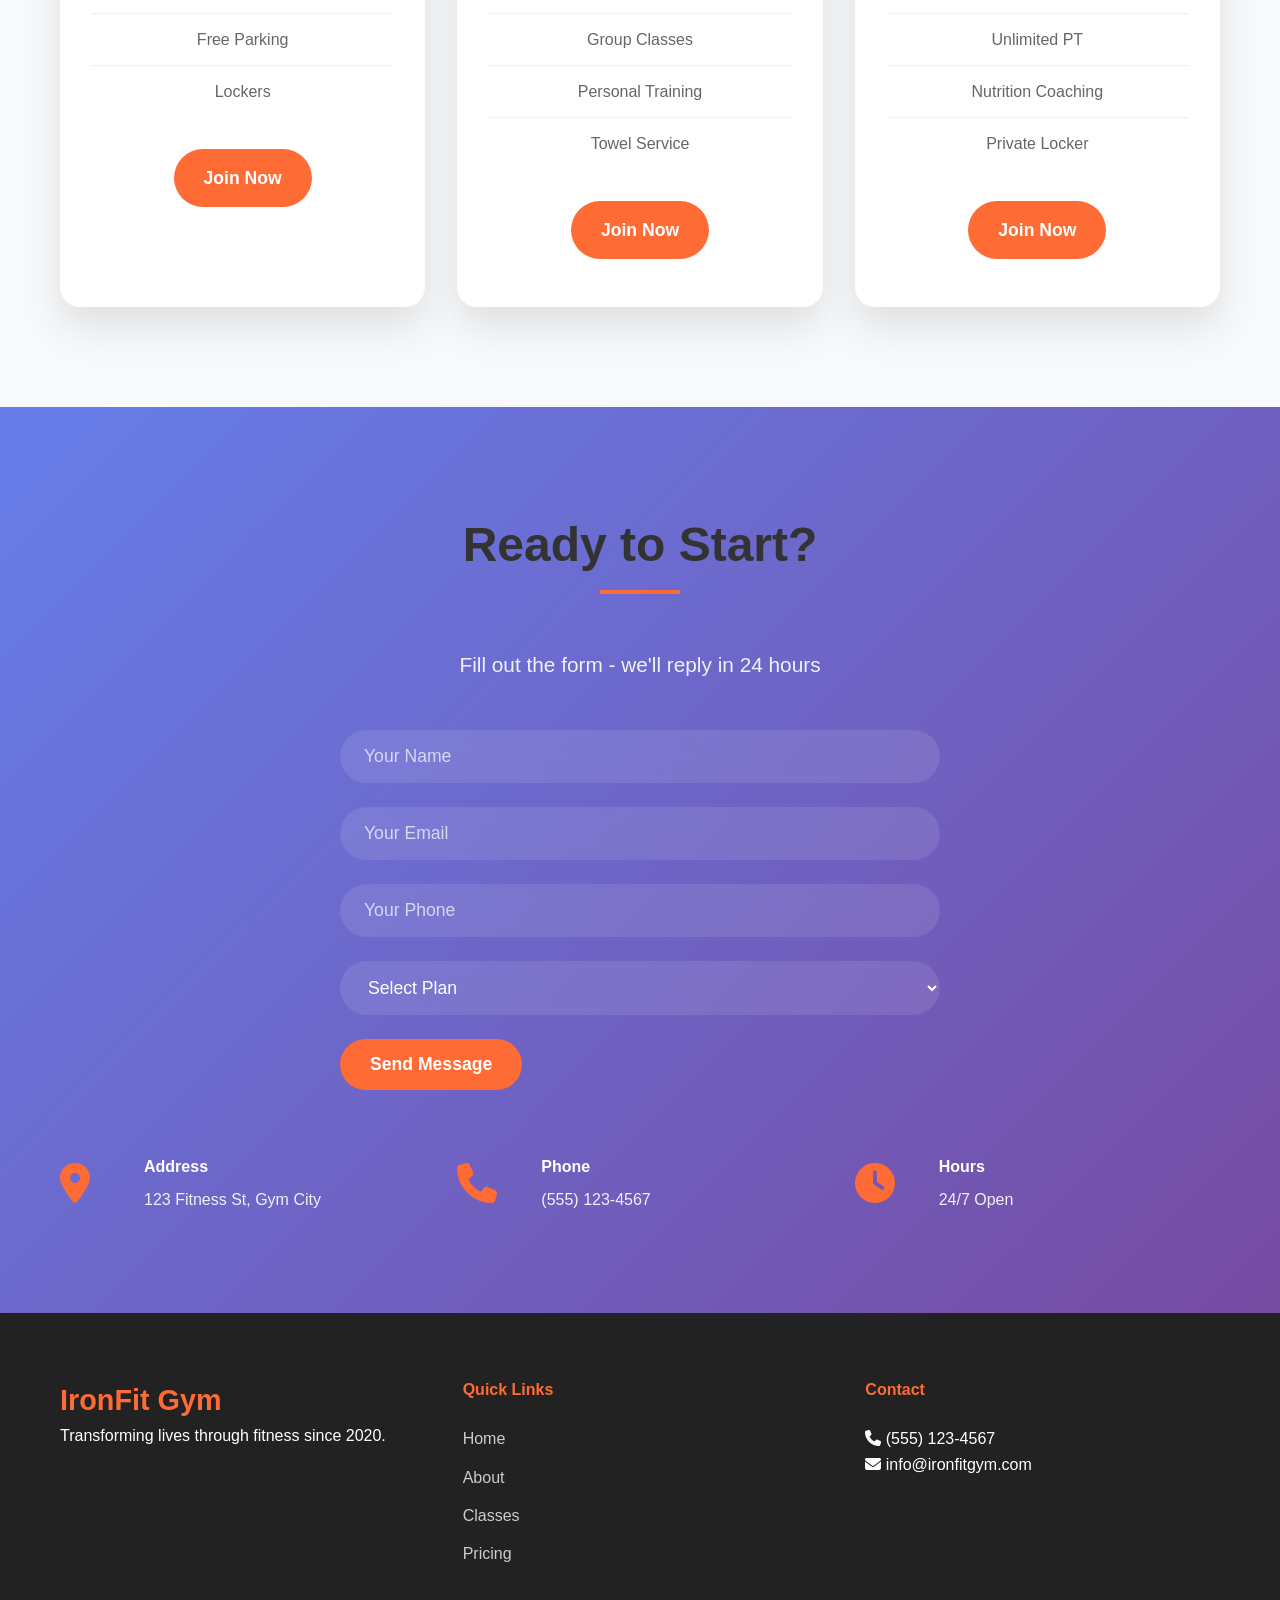
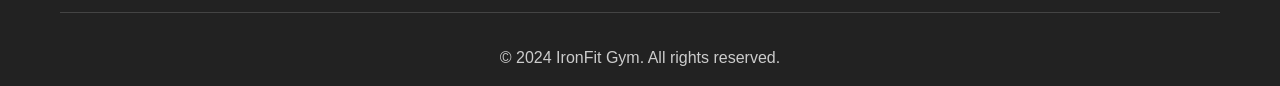
==== commit d31753bf: "Update index.html" ====
--- a/index.html
+++ b/index.html
@@ -6,94 +6,408 @@
     <title>IronFit Gym - Transform Your Body</title>
     <link rel="stylesheet" href="https://cdnjs.cloudflare.com/ajax/libs/font-awesome/6.5.1/css/all.min.css">
     <style>
-        :root {
-            --bg-primary: #ffffff;
-            --bg-secondary: #f8f9fa;
-            --text-primary: #333;
-            --text-secondary: #666;
-            --card-bg: #ffffff;
-            --border-color: #eee;
-            --accent: #ff6b35;
-            --hero-bg: linear-gradient(135deg, #667eea 0%, #764ba2 100%);
-            --navbar-bg: rgba(0,0,0,0.95);
-        }
-        [data-theme="dark"] {
-            --bg-primary: #1a1a1a;
-            --bg-secondary: #2a2a2a;
-            --text-primary: #ffffff;
-            --text-secondary: #cccccc;
-            --card-bg: #2d2d2d;
-            --border-color: #444;
-            --accent: #ff6b35;
-            --hero-bg: linear-gradient(135deg, #2c3e50 0%, #34495e 100%);
-            --navbar-bg: rgba(30,30,30,0.98);
-        }
-
         * { margin: 0; padding: 0; box-sizing: border-box; }
-        body { 
-            font-family: 'Arial', sans-serif; 
-            line-height: 1.6; 
-            color: var(--text-primary); 
-            background: var(--bg-primary);
-            overflow-x: hidden;
-            transition: all 0.3s ease;
-        }
+        body { font-family: 'Arial', sans-serif; line-height: 1.6; color: #333; overflow-x: hidden; }
         .container { max-width: 1200px; margin: 0 auto; padding: 0 20px; }
 
         /* Navigation */
         .navbar {
-            position: fixed; top: 0; width: 100%; background: var(--navbar-bg);
+            position: fixed; top: 0; width: 100%; background: rgba(0,0,0,0.95);
             backdrop-filter: blur(10px); z-index: 1000; padding: 1rem 0; transition: all 0.3s ease;
         }
         .nav-container { max-width: 1200px; margin: 0 auto; padding: 0 20px; display: flex; justify-content: space-between; align-items: center; }
-        .nav-logo { font-size: 1.8rem; font-weight: bold; color: var(--accent); display: flex; align-items: center; gap: 10px; }
-        .nav-menu { display: flex; list-style: none; gap: 1.5rem; align-items: center; }
-        .nav-link { color: white; text-decoration: none; font-weight: 500; transition: color 0.3s ease; padding: 0.5rem 1rem; border-radius: 20px; }
-        .nav-link:hover { color: var(--accent); background: rgba(255,255,255,0.1); }
-        
-        /* Dark Mode Button in Navbar */
-        .theme-toggle {
-            background: var(--accent); color: white; border: none; padding: 0.7rem;
-            width: 45px; height: 45px; border-radius: 50%; cursor: pointer; font-size: 1.1rem;
-            transition: all 0.3s ease; display: flex; align-items: center; justify-content: center;
-            box-shadow: 0 4px 12px rgba(0,0,0,0.3); margin-left: 1rem;
-        }
-        .theme-toggle:hover { transform: scale(1.1); box-shadow: 0 6px 20px rgba(0,0,0,0.4); }
-        .theme-toggle.active { background: #e55a2b; }
-
-        .nav-right { display: flex; align-items: center; gap: 1rem; }
+        .nav-logo { font-size: 1.8rem; font-weight: bold; color: #ff6b35; display: flex; align-items: center; gap: 10px; }
+        .nav-menu { display: flex; list-style: none; gap: 2rem; }
+        .nav-link { color: white; text-decoration: none; font-weight: 500; transition: color 0.3s ease; }
+        .nav-link:hover { color: #ff6b35; }
         .hamburger { display: none; flex-direction: column; cursor: pointer; }
         .bar { width: 25px; height: 3px; background: white; margin: 3px 0; transition: 0.3s; }
 
         /* Hero */
         .hero {
-            height: 100vh; background: var(--hero-bg);
+            height: 100vh; background: linear-gradient(135deg, #667eea 0%, #764ba2 100%);
             display: flex; flex-direction: column; justify-content: center; align-items: center;
             text-align: center; color: white; position: relative; overflow: hidden;
         }
         .hero-content h1 { font-size: 4rem; margin-bottom: 1rem; animation: fadeInUp 1s ease; }
-        .highlight { color: var(--accent); }
+        .highlight { color: #ff6b35; }
         .hero-content p { font-size: 1.3rem; margin-bottom: 2rem; animation: fadeInUp 1s ease 0.2s both; }
         .hero-buttons { display: flex; gap: 1rem; flex-wrap: wrap; justify-content: center; animation: fadeInUp 1s ease 0.4s both; }
         .btn {
             padding: 15px 30px; border: none; border-radius: 50px; font-size: 1.1rem;
             font-weight: bold; text-decoration: none; transition: all 0.3s ease; cursor: pointer; display: inline-block;
         }
-        .btn-primary { background: var(--accent); color: white; }
+        .btn-primary { background: #ff6b35; color: white; }
         .btn-primary:hover { background: #e55a2b; transform: translateY(-2px); }
         .btn-secondary { background: transparent; color: white; border: 2px solid white; }
-        .btn-secondary:hover { background: white; color: var(--hero-bg); }
+        .btn-secondary:hover { background: white; color: #667eea; }
         .hero-stats {
             position: absolute; bottom: 3rem; left: 50%; transform: translateX(-50%);
             display: flex; gap: 3rem; animation: fadeInUp 1s ease 0.6s both;
         }
-        .stat h3 { font-size: 2.5rem; color: var(--accent); }
+        .stat h3 { font-size: 2.5rem; color: #ff6b35; }
         .stat p { font-size: 0.9rem; opacity: 0.9; }
 
         /* Sections */
-        section { padding: 100px 0; background: var(--bg-primary); }
+        section { padding: 100px 0; }
         .section-title {
-            text-align: center; font-size: 3rem; margin-bottom: 4rem; color: var(--text-primary); position: relative;
+            text-align: center; font-size: 3rem; margin-bottom: 4rem; color: #333; position: relative;
         }
         .section-title::after {
-            content: ''; position: absolute; bottom: -10px; left: 50%; transform:
+            content: ''; position: absolute; bottom: -10px; left: 50%; transform: translateX(-50%);
+            width: 80px; height: 4px; background: #ff6b35;
+        }
+
+        /* About */
+        .about { background: #f8f9fa; }
+        .about-grid { display: grid; grid-template-columns: 1fr 1fr; gap: 4rem; align-items: center; }
+        .about-text h3 { font-size: 2.5rem; color: #333; margin-bottom: 1.5rem; }
+        .about-text p { font-size: 1.2rem; margin-bottom: 2rem; color: #666; }
+        .about-text ul { list-style: none; }
+        .about-text li { padding: 0.8rem 0; font-size: 1.1rem; display: flex; align-items: center; gap: 1rem; color: #333; }
+        .about-text i { color: #ff6b35; font-size: 1.2rem; }
+        .image-placeholder {
+            height: 400px; background: linear-gradient(45deg, #ff6b35, #f7931e); border-radius: 20px;
+            display: flex; flex-direction: column; justify-content: center; align-items: center; color: white; font-size: 1.2rem;
+        }
+        .image-placeholder i { font-size: 4rem; margin-bottom: 1rem; }
+
+        /* Classes - YOGA ICON FIXED */
+        .classes { background: white; }
+        .classes-grid { display: grid; grid-template-columns: repeat(auto-fit, minmax(280px, 1fr)); gap: 2rem; }
+        .class-card {
+            background: white; padding: 3rem 2rem; border-radius: 20px; box-shadow: 0 20px 40px rgba(0,0,0,0.1);
+            text-align: center; transition: all 0.3s ease; border-top: 5px solid transparent;
+        }
+        .class-card:hover {
+            transform: translateY(-10px); box-shadow: 0 30px 60px rgba(0,0,0,0.15); border-top-color: #ff6b35;
+        }
+        .class-card i { font-size: 4rem; color: #ff6b35; margin-bottom: 1.5rem; }
+        .class-card h3 { font-size: 1.8rem; margin-bottom: 1rem; color: #333; }
+        .class-card p { color: #666; margin-bottom: 1.5rem; }
+        .class-time { font-weight: bold; color: #ff6b35; font-size: 1.1rem; }
+
+        /* Pricing */
+        .pricing { background: #f8f9fa; }
+        .pricing-grid { display: grid; grid-template-columns: repeat(auto-fit, minmax(320px, 1fr)); gap: 2rem; }
+        .price-card {
+            background: white; padding: 3rem 2rem; border-radius: 20px; box-shadow: 0 20px 40px rgba(0,0,0,0.1);
+            text-align: center; position: relative; transition: all 0.3s ease;
+        }
+        .price-card:hover { transform: translateY(-10px); }
+        .popular-badge {
+            position: absolute; top: -15px; left: 50%; transform: translateX(-50%);
+            background: #ff6b35; color: white; padding: 0.5rem 1.5rem; border-radius: 50px;
+            font-weight: bold; font-size: 0.9rem;
+        }
+        .price-card h3 { font-size: 2rem; color: #333; margin-bottom: 1rem; }
+        .price { font-size: 4rem; font-weight: bold; color: #ff6b35; margin-bottom: 2rem; }
+        .price span { font-size: 1rem; font-weight: normal; }
+        .price-card ul { list-style: none; margin-bottom: 2rem; }
+        .price-card li { padding: 0.8rem 0; color: #666; border-bottom: 1px solid #eee; }
+        .price-card li:last-child { border-bottom: none; }
+
+        /* Contact */
+        .contact { background: linear-gradient(135deg, #667eea 0%, #764ba2 100%); color: white; }
+        .contact-subtitle { text-align: center; font-size: 1.3rem; margin-bottom: 3rem; opacity: 0.9; }
+        .contact-form { max-width: 600px; margin: 0 auto 4rem; }
+        .form-group { margin-bottom: 1.5rem; }
+        .form-group input, .form-group select {
+            width: 100%; padding: 1rem 1.5rem; border: none; border-radius: 50px; font-size: 1.1rem;
+            background: rgba(255,255,255,0.1); color: white; backdrop-filter: blur(10px);
+        }
+        .form-group input::placeholder { color: rgba(255,255,255,0.7); }
+        .form-group input:focus, .form-group select:focus { outline: none; box-shadow: 0 0 0 3px rgba(255,107,53,0.3); }
+        .contact-info { display: grid; grid-template-columns: repeat(auto-fit, minmax(250px, 1fr)); gap: 2rem; }
+        .info-item { display: flex; align-items: center; gap: 1.5rem; }
+        .info-item i { font-size: 2.5rem; color: #ff6b35; width: 60px; }
+        .info-item h4 { margin-bottom: 0.5rem; color: white; }
+        .info-item p { color: rgba(255,255,255,0.9); }
+
+        /* Footer */
+        .footer { background: #222; color: white; padding: 4rem 0 1rem; }
+        .footer-content { display: grid; grid-template-columns: repeat(auto-fit, minmax(250px, 1fr)); gap: 3rem; margin-bottom: 2rem; }
+        .footer-section h4 { margin-bottom: 1.5rem; color: #ff6b35; }
+        .footer-section ul { list-style: none; }
+        .footer-section ul li { margin-bottom: 0.8rem; }
+        .footer-section a { color: #ccc; text-decoration: none; transition: color 0.3s ease; }
+        .footer-section a:hover { color: #ff6b35; }
+        .footer-bottom { text-align: center; padding-top: 2rem; border-top: 1px solid #444; color: #ccc; }
+
+        /* Animations */
+        @keyframes fadeInUp {
+            from { opacity: 0; transform: translateY(30px); }
+            to { opacity: 1; transform: translateY(0); }
+        }
+
+        /* Responsive */
+        @media (max-width: 768px) {
+            .hamburger { display: flex; }
+            .nav-menu {
+                position: fixed; left: -100%; top: 70px; flex-direction: column; background-color: rgba(0,0,0,0.95);
+                width: 100%; text-align: center; transition: 0.3s; padding: 2rem 0;
+            }
+            .nav-menu.active { left: 0; }
+            .hero h1 { font-size: 2.5rem; }
+            .hero-buttons { flex-direction: column; align-items: center; }
+            .hero-stats { flex-direction: column; gap: 1rem; bottom: 2rem; }
+            .about-grid { grid-template-columns: 1fr; text-align: center; }
+            .section-title { font-size: 2rem; }
+        }
+        @media (max-width: 480px) {
+            .hero h1 { font-size: 2rem; }
+            .stat h3 { font-size: 2rem; }
+        }
+    </style>
+</head>
+<body>
+    <!-- Navigation -->
+    <nav class="navbar">
+        <div class="nav-container">
+            <div class="nav-logo">
+                <i class="fas fa-dumbbell"></i> IronFit Gym
+            </div>
+            <ul class="nav-menu">
+                <li><a href="#home" class="nav-link">Home</a></li>
+                <li><a href="#about" class="nav-link">About</a></li>
+                <li><a href="#classes" class="nav-link">Classes</a></li>
+                <li><a href="#pricing" class="nav-link">Pricing</a></li>
+                <li><a href="#contact" class="nav-link">Contact</a></li>
+            </ul>
+            <div class="hamburger">
+                <span class="bar"></span><span class="bar"></span><span class="bar"></span>
+            </div>
+        </div>
+    </nav>
+
+    <!-- Hero -->
+    <section id="home" class="hero">
+        <div class="hero-content">
+            <h1>Transform Your <span class="highlight">Body</span></h1>
+            <p>Join 5000+ members who achieved their fitness goals</p>
+            <div class="hero-buttons">
+                <a href="#pricing" class="btn btn-primary">Get Started</a>
+                <a href="#classes" class="btn btn-secondary">View Classes</a>
+            </div>
+        </div>
+        <div class="hero-stats">
+            <div class="stat"><h3>5000+</h3><p>Happy Members</p></div>
+            <div class="stat"><h3>50+</h3><p>Classes Weekly</p></div>
+            <div class="stat"><h3>24/7</h3><p>Access</p></div>
+        </div>
+    </section>
+
+    <!-- About -->
+    <section id="about" class="about">
+        <div class="container">
+            <h2 class="section-title">Why Choose IronFit?</h2>
+            <div class="about-grid">
+                <div class="about-text">
+                    <h3>World-Class Facilities</h3>
+                    <p>State-of-the-art equipment, certified trainers, and a supportive community.</p>
+                    <ul>
+                        <li><i class="fas fa-check"></i> 24/7 Access</li>
+                        <li><i class="fas fa-check"></i> Free Parking</li>
+                        <li><i class="fas fa-check"></i> Personal Training</li>
+                        <li><i class="fas fa-check"></i> Group Classes</li>
+                    </ul>
+                </div>
+                <div class="about-image">
+                    <div class="image-placeholder">
+                        <i class="fas fa-dumbbell"></i>
+                        <p>Add your gym photo here</p>
+                    </div>
+                </div>
+            </div>
+        </div>
+    </section>
+
+    <!-- Classes - YOGA ICON WORKING -->
+    <section id="classes" class="classes">
+        <div class="container">
+            <h2 class="section-title">Our Classes</h2>
+            <div class="classes-grid">
+                <div class="class-card">
+                    <i class="fas fa-weight-hanging"></i>
+                    <h3>Weight Training</h3>
+                    <p>Build strength and muscle</p>
+                    <span class="class-time">Mon, Wed, Fri • 6AM-8PM</span>
+                </div>
+                <div class="class-card">
+                    <i class="fas fa-running"></i>
+                    <h3>Cardio Blast</h3>
+                    <p>Burn fat, boost endurance</p>
+                    <span class="class-time">Tue, Thu • 7AM-9AM</span>
+                </div>
+                <div class="class-card">
+                    <i class="fas fa-person-praying"></i> <!-- 🧘 YOGA ICON FIXED -->
+                    <h3>Yoga</h3>
+                    <p>Improve flexibility & reduce stress</p>
+                    <span class="class-time">Daily • 6PM-7PM</span>
+                </div>
+                <div class="class-card">
+                    <i class="fas fa-dumbbell"></i>
+                    <h3>HIIT Circuit</h3>
+                    <p>Full-body workout in 30 min</p>
+                    <span class="class-time">Sat, Sun • 8AM-10AM</span>
+                </div>
+            </div>
+        </div>
+    </section>
+
+    <!-- Pricing -->
+    <section id="pricing" class="pricing">
+        <div class="container">
+            <h2 class="section-title">Choose Your Plan</h2>
+            <div class="pricing-grid">
+                <div class="price-card">
+                    <h3>Basic</h3>
+                    <div class="price">$29<span>/mo</span></div>
+                    <ul>
+                        <li>24/7 Gym Access</li>
+                        <li>Free Parking</li>
+                        <li>Lockers</li>
+                    </ul>
+                    <a href="#contact" class="btn btn-primary">Join Now</a>
+                </div>
+                <div class="price-card popular">
+                    <div class="popular-badge">Most Popular</div>
+                    <h3>Pro</h3>
+                    <div class="price">$49<span>/mo</span></div>
+                    <ul>
+                        <li>Everything in Basic</li>
+                        <li>Group Classes</li>
+                        <li>Personal Training</li>
+                        <li>Towel Service</li>
+                    </ul>
+                    <a href="#contact" class="btn btn-primary">Join Now</a>
+                </div>
+                <div class="price-card">
+                    <h3>Elite</h3>
+                    <div class="price">$79<span>/mo</span></div>
+                    <ul>
+                        <li>Everything in Pro</li>
+                        <li>Unlimited PT</li>
+                        <li>Nutrition Coaching</li>
+                        <li>Private Locker</li>
+                    </ul>
+                    <a href="#contact" class="btn btn-primary">Join Now</a>
+                </div>
+            </div>
+        </div>
+    </section>
+
+    <!-- Contact -->
+    <section id="contact" class="contact">
+        <div class="container">
+            <h2 class="section-title">Ready to Start?</h2>
+            <p class="contact-subtitle">Fill out the form - we'll reply in 24 hours</p>
+            <form class="contact-form" id="contactForm">
+                <div class="form-group"><input type="text" id="name" placeholder="Your Name" required></div>
+                <div class="form-group"><input type="email" id="email" placeholder="Your Email" required></div>
+                <div class="form-group"><input type="tel" id="phone" placeholder="Your Phone"></div>
+                <div class="form-group">
+                    <select id="plan" required>
+                        <option value="">Select Plan</option>
+                        <option value="basic">Basic ($29/mo)</option>
+                        <option value="pro">Pro ($49/mo)</option>
+                        <option value="elite">Elite ($79/mo)</option>
+                    </select>
+                </div>
+                <button type="submit" class="btn btn-primary">Send Message</button>
+            </form>
+            <div class="contact-info">
+                <div class="info-item">
+                    <i class="fas fa-map-marker-alt"></i>
+                    <div><h4>Address</h4><p>123 Fitness St, Gym City</p></div>
+                </div>
+                <div class="info-item">
+                    <i class="fas fa-phone"></i>
+                    <div><h4>Phone</h4><p>(555) 123-4567</p></div>
+                </div>
+                <div class="info-item">
+                    <i class="fas fa-clock"></i>
+                    <div><h4>Hours</h4><p>24/7 Open</p></div>
+                </div>
+            </div>
+        </div>
+    </section>
+
+    <!-- Footer -->
+    <footer class="footer">
+        <div class="container">
+            <div class="footer-content">
+                <div class="footer-section">
+                    <div class="nav-logo">IronFit Gym</div>
+                    <p>Transforming lives through fitness since 2020.</p>
+                </div>
+                <div class="footer-section">
+                    <h4>Quick Links</h4>
+                    <ul>
+                        <li><a href="#home">Home</a></li>
+                        <li><a href="#about">About</a></li>
+                        <li><a href="#classes">Classes</a></li>
+                        <li><a href="#pricing">Pricing</a></li>
+                    </ul>
+                </div>
+                <div class="footer-section">
+                    <h4>Contact</h4>
+                    <p><i class="fas fa-phone"></i> (555) 123-4567</p>
+                    <p><i class="fas fa-envelope"></i> info@ironfitgym.com</p>
+                </div>
+            </div>
+            <div class="footer-bottom">&copy; 2024 IronFit Gym. All rights reserved.</div>
+        </div>
+    </footer>
+
+    <script>
+        // Mobile menu
+        document.querySelector('.hamburger').addEventListener('click', () => {
+            document.querySelector('.hamburger').classList.toggle('active');
+            document.querySelector('.nav-menu').classList.toggle('active');
+        });
+
+        // Smooth scroll
+        document.querySelectorAll('a[href^="#"]').forEach(anchor => {
+            anchor.addEventListener('click', function (e) {
+                e.preventDefault();
+                document.querySelector(this.getAttribute('href')).scrollIntoView({ behavior: 'smooth' });
+            });
+        });
+
+        // Navbar scroll effect
+        window.addEventListener('scroll', () => {
+            document.querySelector('.navbar').style.background = window.scrollY > 100 ? 'rgba(0,0,0,0.98)' : 'rgba(0,0,0,0.95)';
+        });
+
+        // Contact form
+        document.getElementById('contactForm').addEventListener('submit', function(e) {
+            e.preventDefault();
+            const name = document.getElementById('name').value;
+            const plan = document.getElementById('plan').value;
+            alert(`Thanks ${name}! We'll contact you about ${plan} plan soon!`);
+            this.reset();
+        });
+
+        // Scroll animations
+        const observer = new IntersectionObserver(entries => {
+            entries.forEach(entry => {
+                if (entry.isIntersecting) {
+                    entry.target.style.opacity = '1';
+                    entry.target.style.transform = 'translateY(0)';
+                }
+            });
+        });
+        document.querySelectorAll('section').forEach(section => {
+            section.style.opacity = '0'; section.style.transform = 'translateY(30px)';
+            section.style.transition = 'all 0.6s ease'; observer.observe(section);
+        });
+
+        // Hover effects
+        document.querySelectorAll('.price-card, .class-card').forEach(card => {
+            card.addEventListener('mouseenter', () => card.style.transform = 'translateY(-10px)');
+            card.addEventListener('mouseleave', () => card.style.transform = 'translateY(0)');
+        });
+    </script>
+</body>
+</html>
